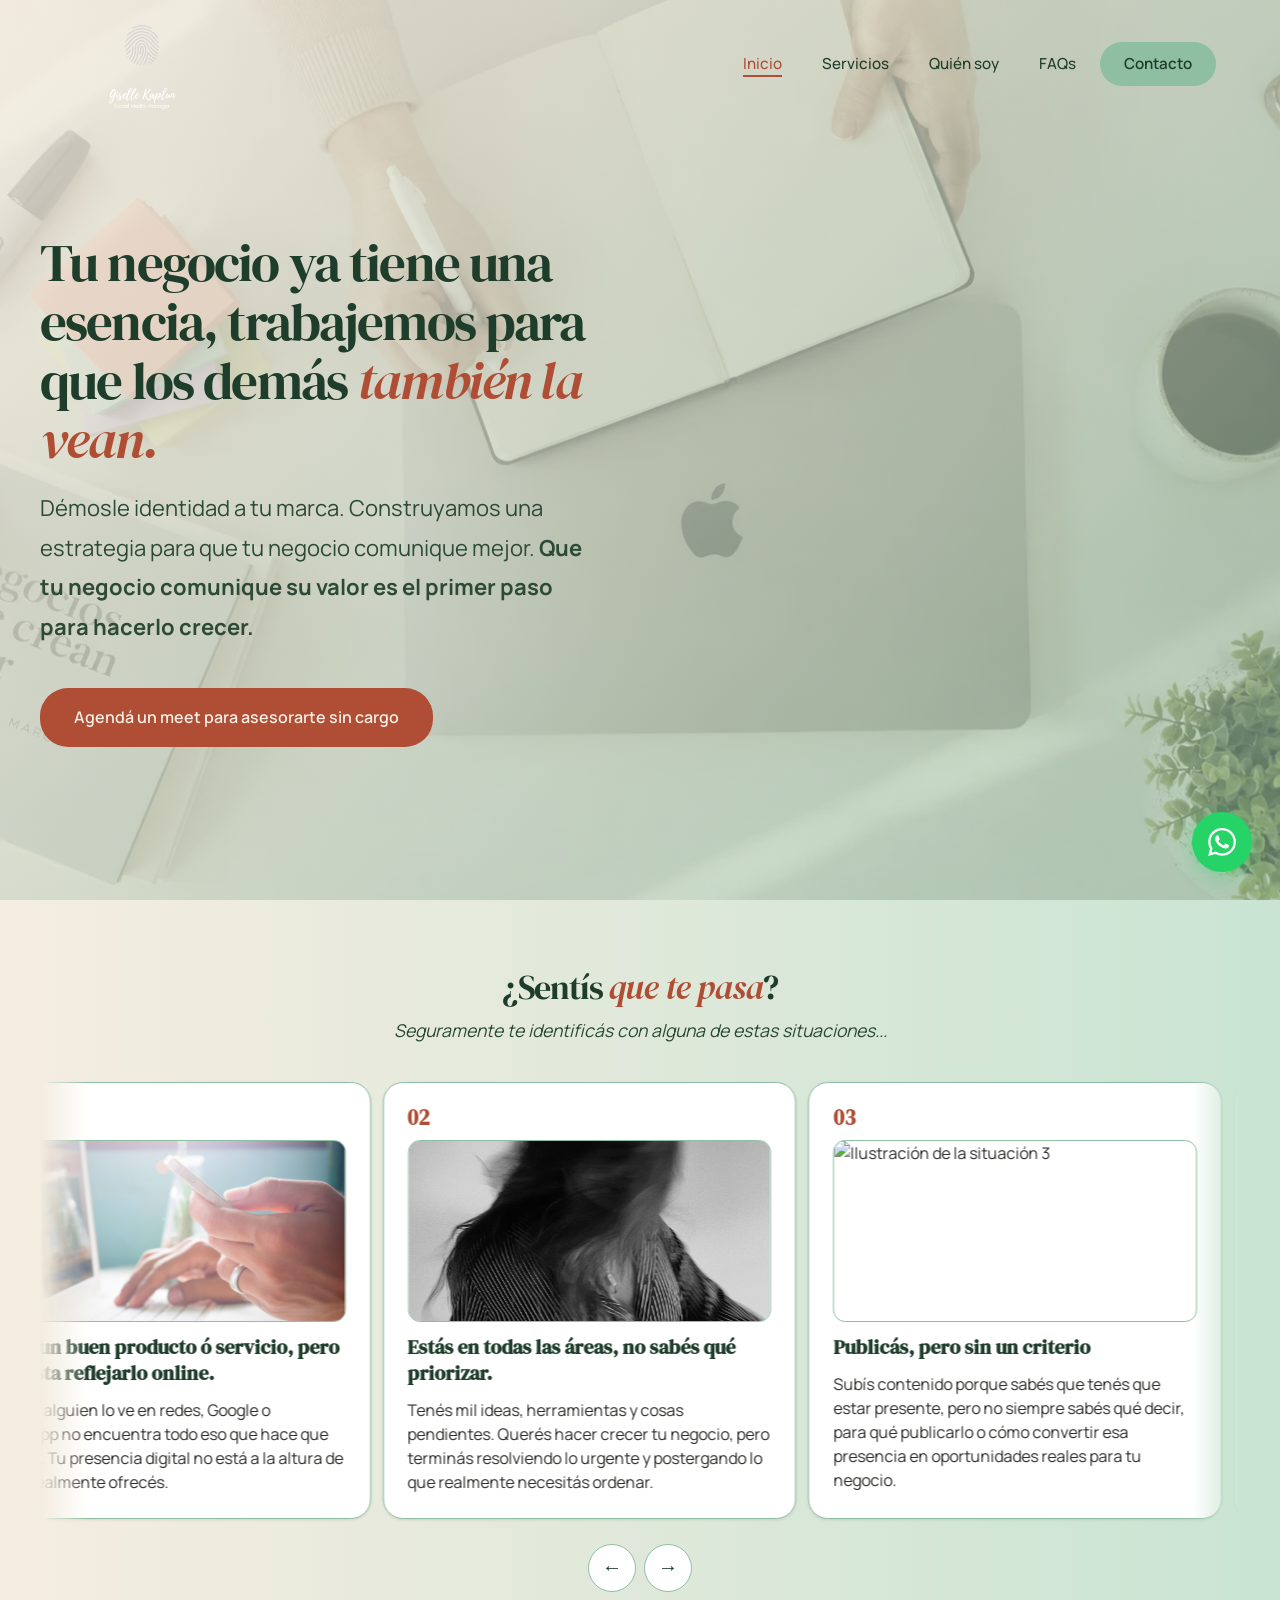
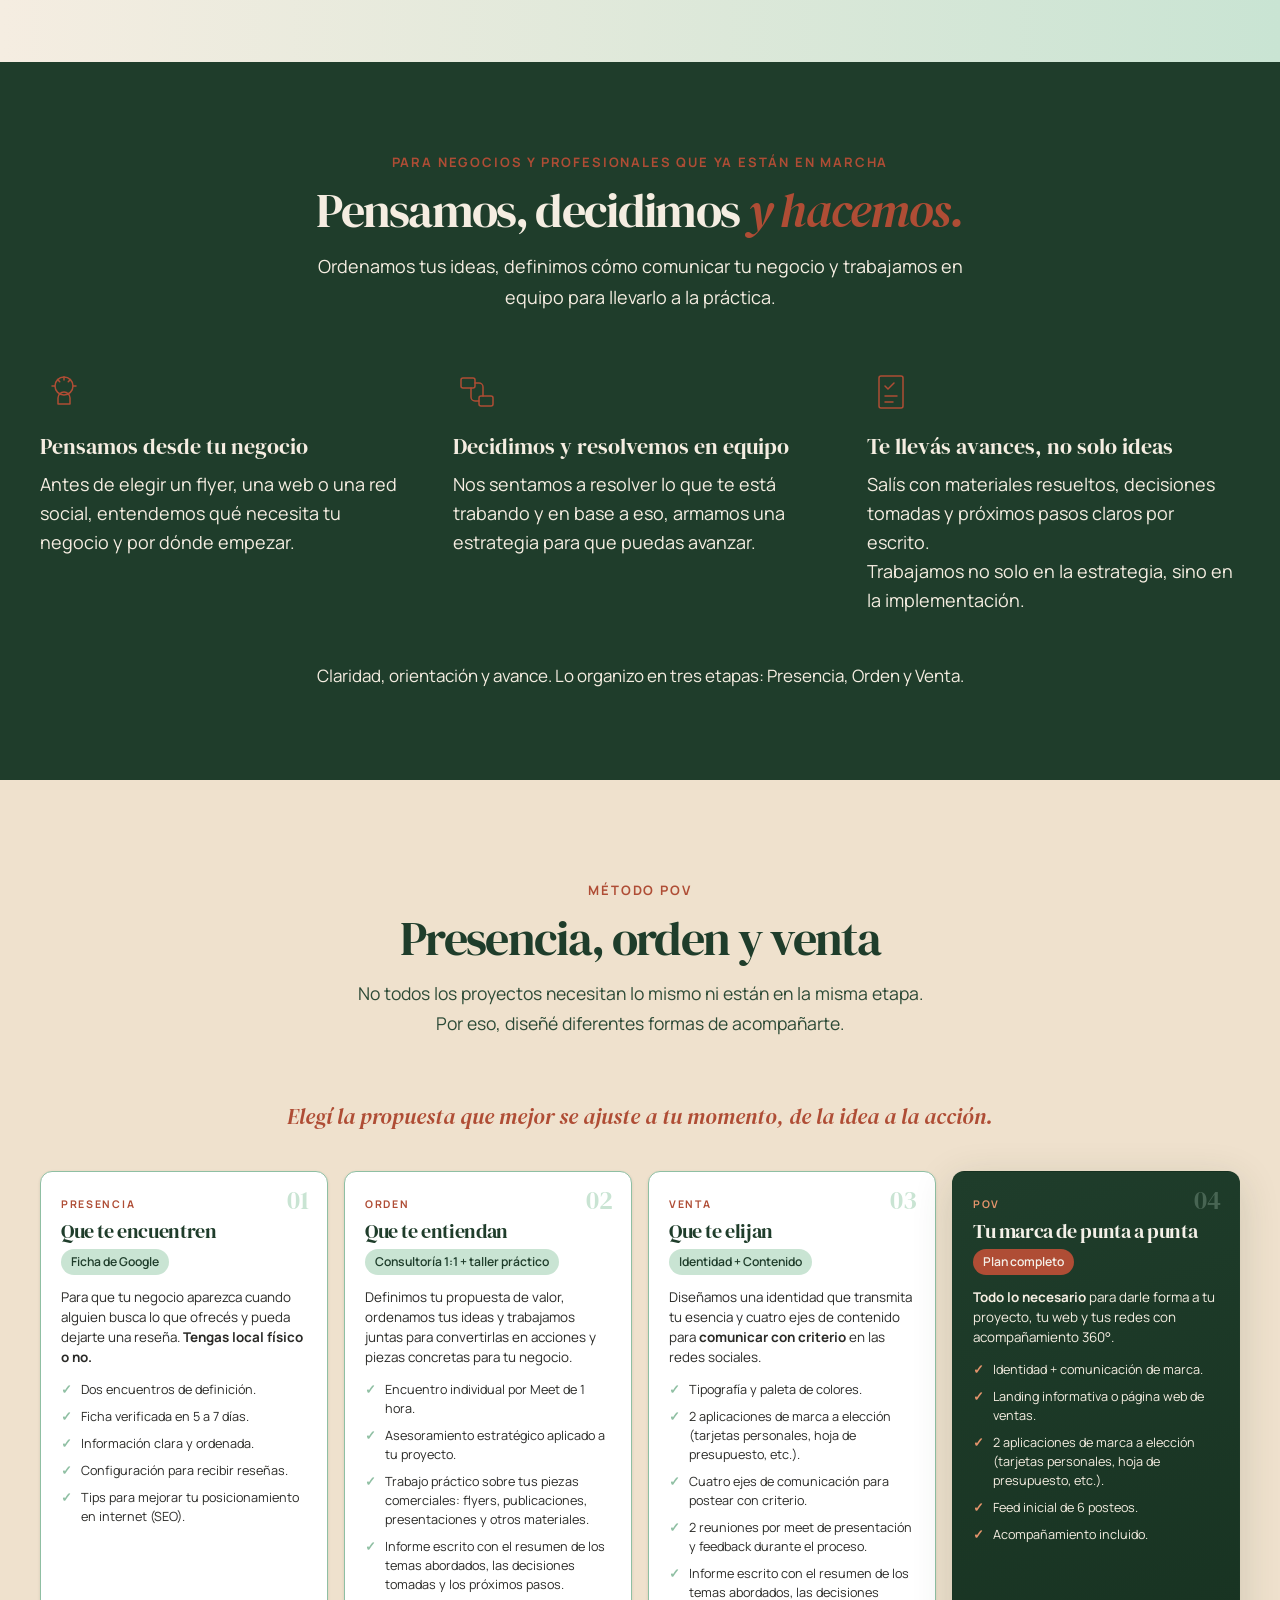
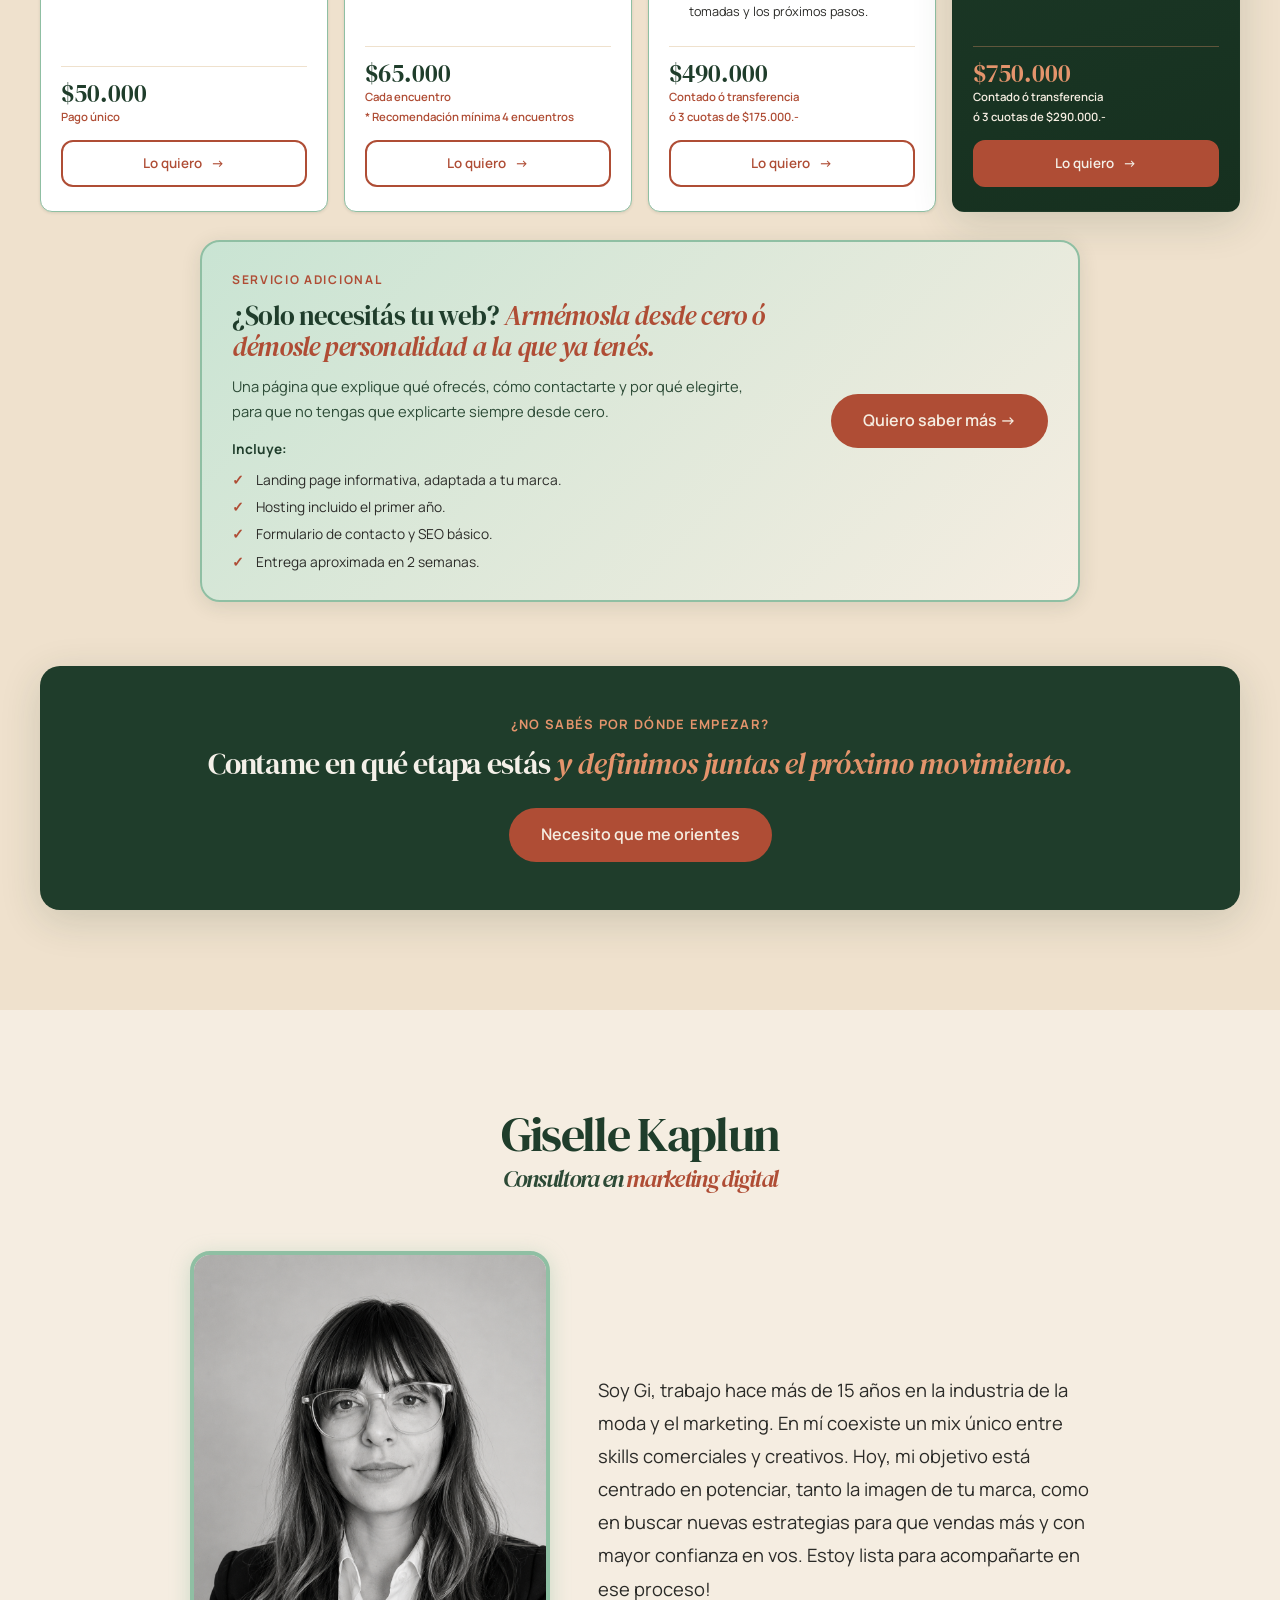
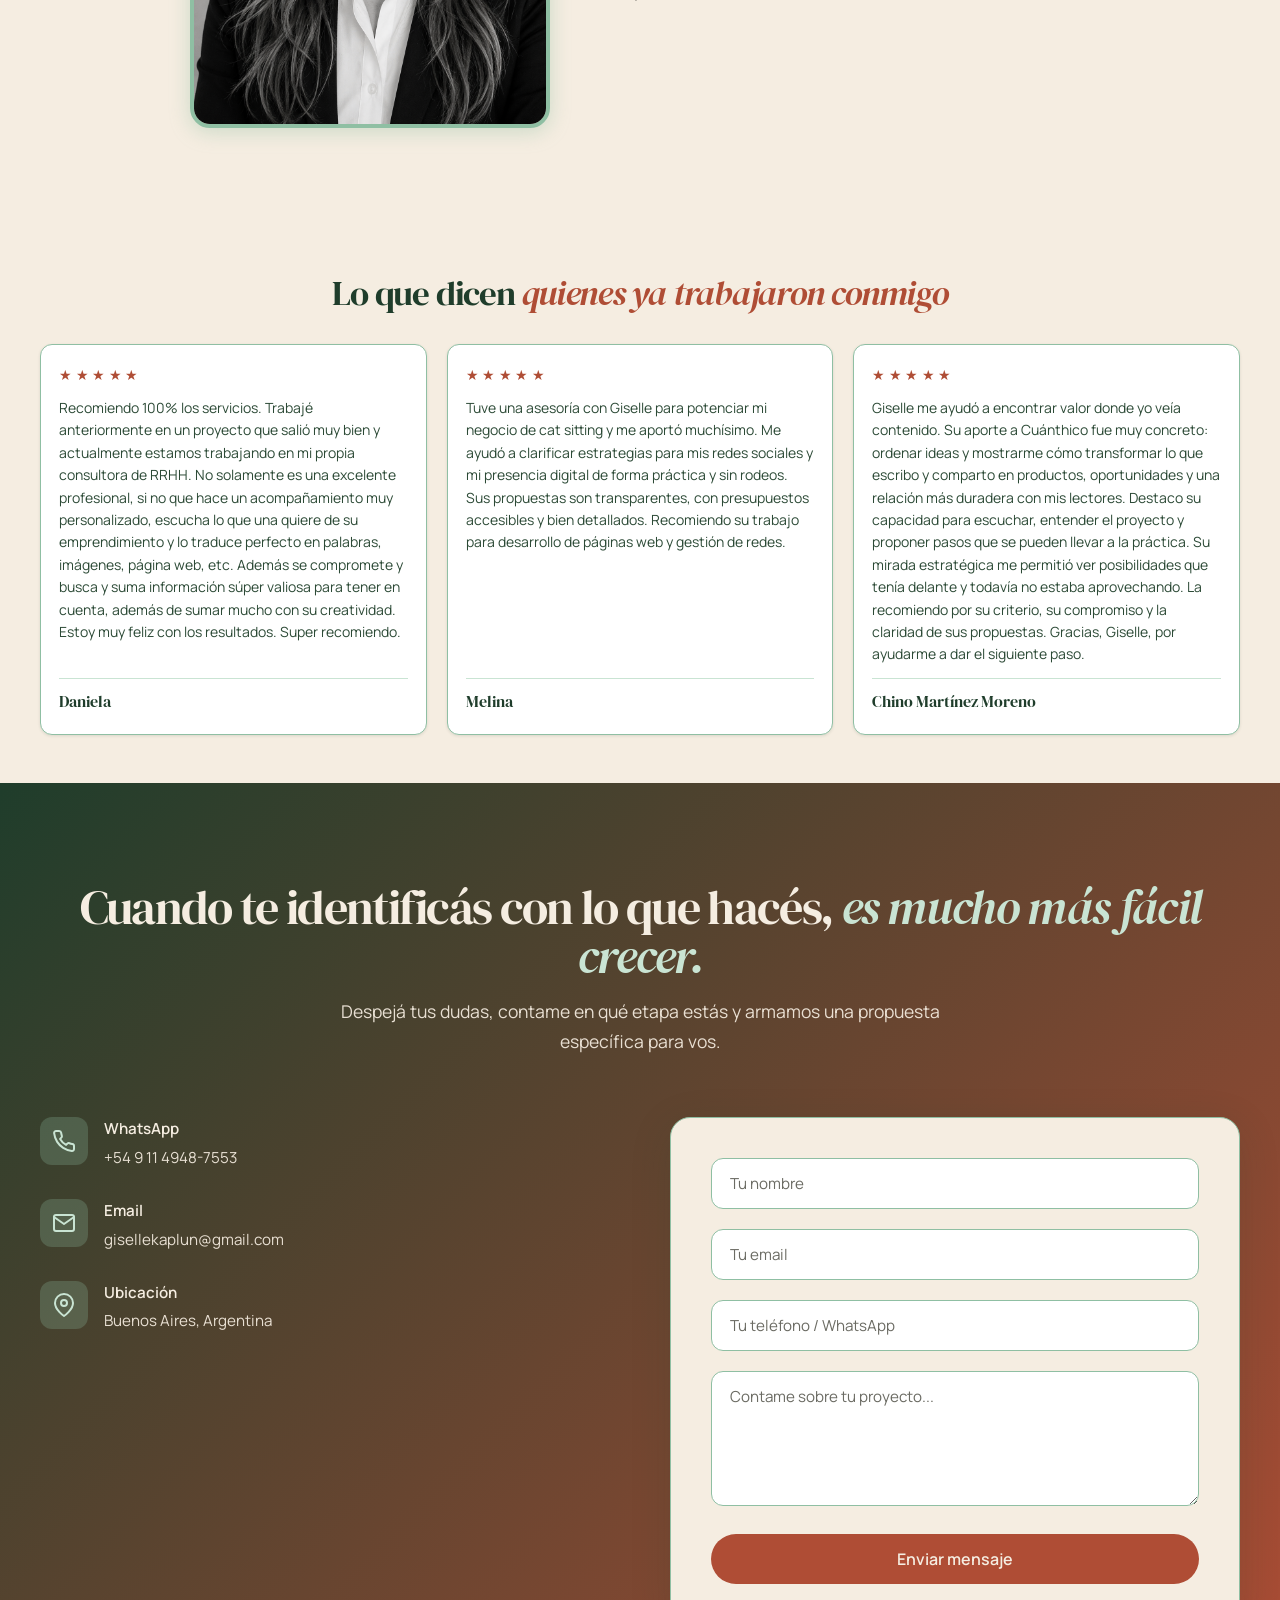
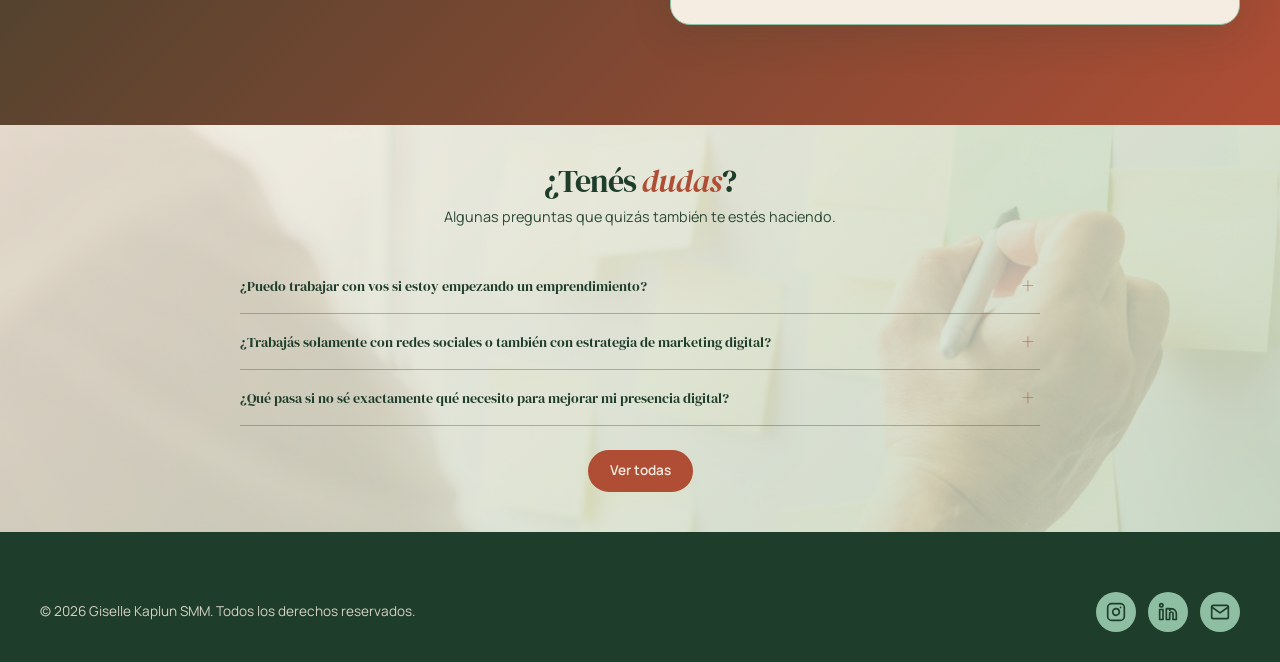
==== index.html @ 089ea36a "Agregar texto en pilar avances" ====
<!DOCTYPE html>
<html lang="es">
<head>
    <meta charset="UTF-8">
    <meta name="viewport" content="width=device-width, initial-scale=1.0">
    <title>Giselle Kaplun | Consultora en marketing digital</title>
    <meta name="description" content="Consultora en marketing digital en Buenos Aires. Te ayudo a ordenar tu propuesta, construir tu marca y comunicar con criterio. Agendá un meet sin cargo.">
    <meta property="og:title" content="Giselle Kaplun | Consultora en marketing digital">
    <meta property="og:description" content="Consultora en marketing digital en Buenos Aires. Te ayudo a ordenar tu propuesta, construir tu marca y comunicar con criterio. Agendá un meet sin cargo.">
    <meta property="og:image" content="https://gkaplunconsultora.com.ar/hero-banner.webp">
    <meta property="og:type" content="website">
    <link rel="icon" type="image/png" sizes="32x32" href="favicon-32.png?v=4">
    <link rel="icon" type="image/png" sizes="64x64" href="favicon-64.png?v=4">
    <link rel="icon" type="image/png" sizes="96x96" href="favicon-96.png?v=4">
    <link rel="icon" type="image/png" sizes="192x192" href="favicon-192.png?v=4">
    <link rel="icon" type="image/png" sizes="512x512" href="favicon-512.png?v=4">
    <link rel="apple-touch-icon" sizes="180x180" href="apple-touch-icon.png?v=4">
    <link rel="preconnect" href="https://fonts.googleapis.com">
    <link rel="preconnect" href="https://fonts.gstatic.com" crossorigin>
    <link href="https://fonts.googleapis.com/css2?family=DM+Serif+Display:ital@0;1&family=Manrope:wght@400;500;600;700;800&display=swap" rel="stylesheet">
    <link rel="stylesheet" href="styles.css">
</head>
<body>

    <!-- NAV -->
    <header class="nav" id="nav">
        <div class="nav__container">
            <a href="#inicio" class="nav__logo">
                <img src="logo-nobg.png" alt="Giselle Kaplun SMM" class="nav__logo-img">
            </a>
            <button class="nav__toggle" id="navToggle" aria-label="Menú">
                <span></span>
                <span></span>
                <span></span>
            </button>
            <nav class="nav__menu" id="navMenu">
                <a href="#inicio" class="nav__link">Inicio</a>
                <a href="#servicios" class="nav__link">Servicios</a>
                <a href="#equipo" class="nav__link">Quién soy</a>
                <a href="preguntas-frecuentes.html" class="nav__link">FAQs</a>
                <a href="#contacto" class="nav__link nav__link--cta">Contacto</a>
            </nav>
        </div>
    </header>

    <!-- HERO -->
    <section class="hero" id="inicio">
        <div class="hero__bg">
            <img src="hero-banner.webp" alt="Persona trabajando en su laptop, escribiendo estrategia de marketing" class="hero__bg-img">
        </div>
        <div class="hero__container">
            <div class="hero__text">
                <h1 class="hero__statement">Tu negocio ya tiene una esencia, trabajemos para que los demás <em>también la vean.</em></h1>
                <p class="hero__body">Démosle identidad a tu marca. Construyamos una estrategia para que tu negocio comunique mejor. <strong>Que tu negocio comunique su valor es el primer paso para hacerlo crecer.</strong></p>
            </div>
            <div class="hero__actions">
                <a href="#contacto" class="btn btn--primary">Agendá un meet para asesorarte sin cargo</a>
            </div>
        </div>
    </section>

    <!-- ¿Sentís que te pasa? -->
    <section class="situaciones" id="situaciones" aria-labelledby="situaciones-titulo">
        <div class="situaciones__content">
            <h2 class="situaciones__title" id="situaciones-titulo">¿Sentís <em>que te pasa</em>?</h2>
            <p class="situaciones__subtitle">Seguramente te identificás con alguna de estas situaciones...</p>
            <div class="situaciones__carousel" id="situacionesCarousel" role="region" aria-roledescription="carrusel" aria-label="Situaciones frecuentes que acompañamos">
                <div class="situaciones__viewport" id="situacionesViewport">
                    <ul class="situaciones__track" id="situacionesTrack" tabindex="0" aria-label="Carrusel de situaciones - desliza con el mouse o el dedo">
                        <!-- 4 tarjetas (2 copias) renderizadas por main.js -->
                    </ul>
                </div>
                <div class="situaciones__controls">
                    <button type="button" class="situaciones__btn situaciones__btn--prev" id="situacionesPrev" aria-label="Situación anterior">&#8592;</button>
                    <button type="button" class="situaciones__btn situaciones__btn--next" id="situacionesNext" aria-label="Situación siguiente">&#8594;</button>
                </div>
            </div>
        </div>
    </section>

    <!-- CÓMO TRABAJO -->
    <section class="como-trabajo" id="como-trabajo" aria-labelledby="como-trabajo-titulo">
        <div class="como-trabajo__container" data-aos="fade-up">
            <div class="como-trabajo__header">
                <p class="como-trabajo__eyebrow">Para negocios y profesionales que ya están en marcha</p>
                <h2 class="como-trabajo__title" id="como-trabajo-titulo">Pensamos, decidimos <em>y hacemos.</em></h2>
                <p class="como-trabajo__subtitle">Ordenamos tus ideas, definimos cómo comunicar tu negocio y trabajamos en equipo para llevarlo a la práctica.</p>
            </div>

            <div class="como-trabajo__pilares">
                <div class="como-trabajo__pilar">
                    <div class="como-trabajo__icon" aria-hidden="true">
                        <svg viewBox="0 0 48 48" fill="none" xmlns="http://www.w3.org/2000/svg">
                            <circle cx="24" cy="18" r="9" stroke="currentColor" stroke-width="1.5"/>
                            <path d="M18 30c0-3.314 2.686-6 6-6s6 2.686 6 6v6H18v-6z" stroke="currentColor" stroke-width="1.5" stroke-linejoin="round"/>
                            <path d="M24 9v3M33 18h3M12 18h3M30.364 11.636l-2.121 2.121M19.757 13.757l-2.121-2.121" stroke="currentColor" stroke-width="1.5" stroke-linecap="round"/>
                        </svg>
                    </div>
                    <h3 class="como-trabajo__pilar-titulo">Pensamos desde tu negocio</h3>
                    <p class="como-trabajo__pilar-texto">Antes de elegir un flyer, una web o una red social, entendemos qué necesita tu negocio y por dónde empezar.</p>
                </div>

                <div class="como-trabajo__pilar">
                    <div class="como-trabajo__icon" aria-hidden="true">
                        <svg viewBox="0 0 48 48" fill="none" xmlns="http://www.w3.org/2000/svg">
                            <rect x="8" y="10" width="14" height="10" rx="2" stroke="currentColor" stroke-width="1.5"/>
                            <rect x="26" y="28" width="14" height="10" rx="2" stroke="currentColor" stroke-width="1.5"/>
                            <path d="M22 15h4c2.209 0 4 1.791 4 4v9M26 33h-4c-2.209 0-4-1.791-4-4v-9" stroke="currentColor" stroke-width="1.5" stroke-linecap="round" stroke-linejoin="round"/>
                        </svg>
                    </div>
                    <h3 class="como-trabajo__pilar-titulo">Decidimos y resolvemos en equipo</h3>
                    <p class="como-trabajo__pilar-texto">Nos sentamos a resolver lo que te está trabando y en base a eso, armamos una estrategia para que puedas avanzar.</p>
                </div>

                <div class="como-trabajo__pilar">
                    <div class="como-trabajo__icon" aria-hidden="true">
                        <svg viewBox="0 0 48 48" fill="none" xmlns="http://www.w3.org/2000/svg">
                            <rect x="12" y="8" width="24" height="32" rx="2" stroke="currentColor" stroke-width="1.5"/>
                            <path d="M18 18l3 3 6-6M18 28h12M18 34h8" stroke="currentColor" stroke-width="1.5" stroke-linecap="round" stroke-linejoin="round"/>
                        </svg>
                    </div>
                    <h3 class="como-trabajo__pilar-titulo">Te llevás avances, no solo ideas</h3>
                    <p class="como-trabajo__pilar-texto">Salís con materiales resueltos, decisiones tomadas y próximos pasos claros por escrito.<br>Trabajamos no solo en la estrategia, sino en la implementación.</p>
                </div>
            </div>

            <p class="como-trabajo__transicion">Claridad, orientación y avance. Lo organizo en tres etapas: Presencia, Orden y Venta.</p>
        </div>
    </section>

    <!-- SERVICIOS -->
    <section class="servicios" id="servicios">
        <div class="servicios__container">
            <div class="section-header">
                <p class="section-eyebrow">Método PoV</p>
                <h2 class="section-title">Presencia, orden y venta</h2>
                <p class="section-desc">No todos los proyectos necesitan lo mismo ni están en la misma etapa.<br>Por eso, diseñé diferentes formas de acompañarte.</p>
            </div>

            <p class="servicios__apoyo">Elegí la propuesta que mejor se ajuste a tu momento, de la idea a la acción.</p>

            <div class="servicios__grid">
                <!-- Tarjeta 01 · Presencia -->
                <article class="pov-card" data-aos="fade-up">
                    <p class="pov-card__numero" aria-hidden="true">01</p>
                    <p class="pov-card__categoria">Presencia</p>
                    <h3 class="pov-card__promesa">Que te encuentren</h3>
                    <p class="pov-card__nombre">Ficha de Google</p>
                    <p class="pov-card__descripcion">Para que tu negocio aparezca cuando alguien busca lo que ofrecés y pueda dejarte una reseña. <strong>Tengas local físico o no.</strong></p>
                    <ul class="pov-card__lista">
                        <li>Dos encuentros de definición.</li>
                        <li>Ficha verificada en 5 a 7 días.</li>
                        <li>Información clara y ordenada.</li>
                        <li>Configuración para recibir reseñas.</li>
                        <li>Tips para mejorar tu posicionamiento en internet (SEO).</li>
                    </ul>
                    <div class="pov-card__precio">
                        <span class="pov-card__monto">$50.000</span>
                        <span class="pov-card__nota">Pago único</span>
                    </div>
                    <a href="https://gmb.gkaplunconsultora.com.ar/" target="_blank" rel="noopener" class="pov-card__cta">Lo quiero&nbsp;<span aria-hidden="true">→</span></a>
                </article>

                <!-- Tarjeta 02 · Orden -->
                <article class="pov-card" data-aos="fade-up" data-aos-delay="100">
                    <p class="pov-card__numero" aria-hidden="true">02</p>
                    <p class="pov-card__categoria">Orden</p>
                    <h3 class="pov-card__promesa">Que te entiendan</h3>
                    <p class="pov-card__nombre">Consultoría 1:1 + taller práctico</p>
                    <p class="pov-card__descripcion">Definimos tu propuesta de valor, ordenamos tus ideas y trabajamos juntas para convertirlas en acciones y piezas concretas para tu negocio.</p>
                    <ul class="pov-card__lista">
                        <li>Encuentro individual por Meet de 1 hora.</li>
                        <li>Asesoramiento estratégico aplicado a tu proyecto.</li>
                        <li>Trabajo práctico sobre tus piezas comerciales: flyers, publicaciones, presentaciones y otros materiales.</li>
                        <li>Informe escrito con el resumen de los temas abordados, las decisiones tomadas y los próximos pasos.</li>
                    </ul>
                    <div class="pov-card__precio">
                        <span class="pov-card__monto">$65.000</span>
                        <span class="pov-card__nota">Cada encuentro</span>
                        <span class="pov-card__nota">* Recomendación mínima 4 encuentros</span>
                    </div>
                    <a href="https://wa.me/541149487553?text=Hola%20Giselle%2C%20quiero%20consultar%20por%20la%20Consultor%C3%ADa%201%3A1." target="_blank" rel="noopener" class="pov-card__cta">Lo quiero&nbsp;<span aria-hidden="true">→</span></a>
                </article>

                <!-- Tarjeta 03 · Venta -->
                <article class="pov-card" data-aos="fade-up" data-aos-delay="200">
                    <p class="pov-card__numero" aria-hidden="true">03</p>
                    <p class="pov-card__categoria">Venta</p>
                    <h3 class="pov-card__promesa">Que te elijan</h3>
                    <p class="pov-card__nombre">Identidad + Contenido</p>
                    <p class="pov-card__descripcion">Diseñamos una identidad que transmita tu esencia y cuatro ejes de contenido para <strong>comunicar con criterio</strong> en las redes sociales.</p>
                    <ul class="pov-card__lista">
                        <li>Tipografía y paleta de colores.</li>
                        <li>2 aplicaciones de marca a elección (tarjetas personales, hoja de presupuesto, etc.).</li>
                        <li>Cuatro ejes de comunicación para postear con criterio.</li>
                        <li>2 reuniones por meet de presentación y feedback durante el proceso.</li>
                        <li>Informe escrito con el resumen de los temas abordados, las decisiones tomadas y los próximos pasos.</li>
                    </ul>
                    <div class="pov-card__precio">
                        <span class="pov-card__monto">$490.000</span>
                        <span class="pov-card__nota">Contado ó transferencia</span>
                        <span class="pov-card__nota">ó 3 cuotas de $175.000.-</span>
                    </div>
                    <a href="https://wa.me/541149487553?text=Hola%20Giselle%2C%20quiero%20consultar%20por%20el%20servicio%20de%20Identidad%20%2B%20Contenido." target="_blank" rel="noopener" class="pov-card__cta">Lo quiero&nbsp;<span aria-hidden="true">→</span></a>
                </article>

                <!-- Tarjeta 04 · PoV integral -->
                <article class="pov-card pov-card--destacada" data-aos="fade-up" data-aos-delay="300">
                    <p class="pov-card__numero" aria-hidden="true">04</p>
                    <p class="pov-card__categoria">PoV</p>
                    <h3 class="pov-card__promesa">Tu marca de punta a punta</h3>
                    <p class="pov-card__nombre">Plan completo</p>
                    <p class="pov-card__descripcion"><strong>Todo lo necesario</strong> para darle forma a tu proyecto, tu web y tus redes con acompañamiento 360°.</p>
                    <ul class="pov-card__lista">
                        <li>Identidad + comunicación de marca.</li>
                        <li>Landing informativa o página web de ventas.</li>
                        <li>2 aplicaciones de marca a elección (tarjetas personales, hoja de presupuesto, etc.).</li>
                        <li>Feed inicial de 6 posteos.</li>
                        <li>Acompañamiento incluido.</li>
                    </ul>
                    <div class="pov-card__precio">
                        <span class="pov-card__monto">$750.000</span>
                        <span class="pov-card__nota">Contado ó transferencia</span>
                        <span class="pov-card__nota">ó 3 cuotas de $290.000.-</span>
                    </div>
                    <a href="https://wa.me/541149487553?text=Hola%20Giselle%2C%20quiero%20consultar%20por%20el%20Plan%20completo%20Tu%20marca%20de%20punta%20a%20punta." target="_blank" rel="noopener" class="pov-card__cta">Lo quiero&nbsp;<span aria-hidden="true">→</span></a>
                </article>
            </div>

            <!-- SERVICIO ADICIONAL · Tu web desde cero -->
            <!-- NOTA: la URL de abajo es temporal (landing de Vercel). Reemplazar por un subdominio propio (ej. web.gkaplunconsultora.com.ar). -->
            <div class="servicio-extra" data-aos="fade-up">
                <div class="servicio-extra__main">
                    <p class="servicio-extra__tag">Servicio adicional</p>
                    <h3 class="servicio-extra__title">¿Solo necesitás tu web? <em>Armémosla desde cero ó démosle personalidad a la que ya tenés.</em></h3>
                    <p class="servicio-extra__subtitle">Una página que explique qué ofrecés, cómo contactarte y por qué elegirte, para que no tengas que explicarte siempre desde cero.</p>
                    <p class="servicio-extra__lista-titulo">Incluye:</p>
                    <ul class="servicio-extra__lista">
                        <li>Landing page informativa, adaptada a tu marca.</li>
                        <li>Hosting incluido el primer año.</li>
                        <li>Formulario de contacto y SEO básico.</li>
                        <li>Entrega aproximada en 2 semanas.</li>
                    </ul>
                </div>
                <div class="servicio-extra__sidebar">
                    <a href="https://landingpage-kappa-ochre.vercel.app/" class="btn btn--primary btn--full">Quiero saber más&nbsp;<span aria-hidden="true">→</span></a>
                </div>
            </div>

            <!-- CTA general -->
            <div class="services-fallback">
                <p class="fallback-eyebrow">¿No sabés por dónde empezar?</p>
                <h3>Contame en qué etapa estás <em>y definimos juntas el próximo movimiento.</em></h3>
                <a href="https://wa.me/541149487553" target="_blank" rel="noopener" class="btn btn--primary fallback-cta">Necesito que me orientes</a>
            </div>
        </div>
    </section>

    <!-- QUIÉNES SOMOS -->
    <section class="equipo" id="equipo">
        <div class="equipo__container">
            <div class="section-header">
                <h2 class="section-title">Giselle Kaplun <span class="section-subtitle">Consultora en <em>marketing digital</em></span></h2>
            </div>

            <div class="equipo__about">
                <div class="equipo__about-img" data-aos="fade-right">
                    <img src="foto-perfil.png" alt="Giselle Kaplun">
                </div>
                <div class="equipo__about-text" data-aos="fade-left">
                    <p>Soy Gi, trabajo hace más de 15 años en la industria de la moda y el marketing. En mí coexiste un mix único entre skills comerciales y creativos. Hoy, mi objetivo está centrado en potenciar, tanto la imagen de tu marca, como en buscar nuevas estrategias para que vendas más y con mayor confianza en vos. Estoy lista para acompañarte en ese proceso!</p>
                </div>
            </div>
        </div>
    </section>

    <!-- TESTIMONIOS -->
    <section class="testimonios" id="testimonios">
        <div class="testimonios__container">
            <div class="section-header">
                <h2 class="section-title">Lo que dicen <em>quienes ya trabajaron conmigo</em></h2>
            </div>

            <div class="testimonios__grid">
                <div class="testimonio-card">
                    <div class="testimonio-card__stars" aria-label="5 estrellas">
                        <span>&#9733;</span><span>&#9733;</span><span>&#9733;</span><span>&#9733;</span><span>&#9733;</span>
                    </div>
                    <p class="testimonio-card__quote">Recomiendo 100% los servicios. Trabajé anteriormente en un proyecto que salió muy bien y actualmente estamos trabajando en mi propia consultora de RRHH. No solamente es una excelente profesional, si no que hace un acompañamiento muy personalizado, escucha lo que una quiere de su emprendimiento y lo traduce perfecto en palabras, imágenes, página web, etc. Además se compromete y busca y suma información súper valiosa para tener en cuenta, además de sumar mucho con su creatividad. Estoy muy feliz con los resultados. Super recomiendo.</p>
                    <h3 class="testimonio-card__author">Daniela</h3>
                </div>

                <div class="testimonio-card">
                    <div class="testimonio-card__stars" aria-label="5 estrellas">
                        <span>&#9733;</span><span>&#9733;</span><span>&#9733;</span><span>&#9733;</span><span>&#9733;</span>
                    </div>
                    <p class="testimonio-card__quote">Tuve una asesoría con Giselle para potenciar mi negocio de cat sitting y me aportó muchísimo. Me ayudó a clarificar estrategias para mis redes sociales y mi presencia digital de forma práctica y sin rodeos. Sus propuestas son transparentes, con presupuestos accesibles y bien detallados. Recomiendo su trabajo para desarrollo de páginas web y gestión de redes.</p>
                    <h3 class="testimonio-card__author">Melina</h3>
                </div>

                <div class="testimonio-card">
                    <div class="testimonio-card__stars" aria-label="5 estrellas">
                        <span>&#9733;</span><span>&#9733;</span><span>&#9733;</span><span>&#9733;</span><span>&#9733;</span>
                    </div>
                    <p class="testimonio-card__quote">Giselle me ayudó a encontrar valor donde yo veía contenido. Su aporte a Cuánthico fue muy concreto: ordenar ideas y mostrarme cómo transformar lo que escribo y comparto en productos, oportunidades y una relación más duradera con mis lectores. Destaco su capacidad para escuchar, entender el proyecto y proponer pasos que se pueden llevar a la práctica. Su mirada estratégica me permitió ver posibilidades que tenía delante y todavía no estaba aprovechando. La recomiendo por su criterio, su compromiso y la claridad de sus propuestas. Gracias, Giselle, por ayudarme a dar el siguiente paso.</p>
                    <h3 class="testimonio-card__author">Chino Martínez Moreno</h3>
                </div>
            </div>
        </div>
    </section>

    <!-- CONTACTO -->
    <section class="contacto" id="contacto">
        <div class="contacto__container">
            <div class="section-header">
                <h2 class="section-title">Cuando te identificás con lo que hacés, <em>es mucho más fácil crecer.</em></h2>
                <p class="section-desc">Despejá tus dudas, contame en qué etapa estás y armamos una propuesta específica para vos.</p>
            </div>

            <div class="contacto__grid">
                <div class="contacto__info">
                    <div class="contacto__item">
                        <div class="contacto__item-icon">
                            <svg width="24" height="24" viewBox="0 0 24 24" fill="none" stroke="currentColor" stroke-width="2" stroke-linecap="round" stroke-linejoin="round"><path d="M22 16.92v3a2 2 0 0 1-2.18 2 19.79 19.79 0 0 1-8.63-3.07 19.5 19.5 0 0 1-6-6 19.79 19.79 0 0 1-3.07-8.67A2 2 0 0 1 4.11 2h3a2 2 0 0 1 2 1.72 12.84 12.84 0 0 0 .7 2.81 2 2 0 0 1-.45 2.11L8.09 9.91a16 16 0 0 0 6 6l1.27-1.27a2 2 0 0 1 2.11-.45 12.84 12.84 0 0 0 2.81.7A2 2 0 0 1 22 16.92z"/></svg>
                        </div>
                        <div>
                            <h4>WhatsApp</h4>
                            <a href="https://wa.link/1eo5oe" target="_blank" rel="noopener">+54 9 11 4948-7553</a>
                        </div>
                    </div>
                    <div class="contacto__item">
                        <div class="contacto__item-icon">
                            <svg width="24" height="24" viewBox="0 0 24 24" fill="none" stroke="currentColor" stroke-width="2" stroke-linecap="round" stroke-linejoin="round"><path d="M4 4h16c1.1 0 2 .9 2 2v12c0 1.1-.9 2-2 2H4c-1.1 0-2-.9-2-2V6c0-1.1.9-2 2-2z"/><polyline points="22,6 12,13 2,6"/></svg>
                        </div>
                        <div>
                            <h4>Email</h4>
                            <a href="mailto:gisellekaplun@gmail.com">gisellekaplun@gmail.com</a>
                        </div>
                    </div>
                    <div class="contacto__item">
                        <div class="contacto__item-icon">
                            <svg width="24" height="24" viewBox="0 0 24 24" fill="none" stroke="currentColor" stroke-width="2" stroke-linecap="round" stroke-linejoin="round"><path d="M21 10c0 7-9 13-9 13s-9-6-9-13a9 9 0 0 1 18 0z"/><circle cx="12" cy="10" r="3"/></svg>
                        </div>
                        <div>
                            <h4>Ubicación</h4>
                            <p>Buenos Aires, Argentina</p>
                        </div>
                    </div>
                </div>

                <form class="contacto__form" id="contactForm">
                    <div class="form-group">
                        <input type="text" id="nombre" name="nombre" placeholder="Tu nombre" required>
                    </div>
                    <div class="form-group">
                        <input type="email" id="email" name="email" placeholder="Tu email" required>
                    </div>
                    <div class="form-group">
                        <input type="tel" id="telefono" name="telefono" placeholder="Tu teléfono / WhatsApp">
                    </div>
                    <div class="form-group">
                        <textarea id="mensaje" name="mensaje" placeholder="Contame sobre tu proyecto..." rows="5" required></textarea>
                    </div>
                    <button type="submit" class="btn btn--primary btn--full">Enviar mensaje</button>
                </form>
            </div>
        </div>
    </section>

    <!-- FAQ PREVIEW -->
    <section class="faq faq--home" id="faq">
        <div class="faq__bg">
            <img src="faq-bg.jpg" alt="" class="faq__bg-img">
        </div>
        <div class="faq__container">
            <div class="section-header">
                <h2 class="section-title">¿Tenés <em>dudas</em>?</h2>
                <p class="section-desc">Algunas preguntas que quizás también te estés haciendo.</p>
            </div>
            <div id="faq-preview" class="faq__list"></div>
            <div class="faq__more">
                <a href="preguntas-frecuentes.html" class="btn btn--outline">Ver todas</a>
            </div>
        </div>
    </section>

    <!-- DECORACIONES -->
    <div class="page-deco" aria-hidden="true">
        <div class="hero__deco-wrap hero__deco-wrap--1">
            <img src="logo-nobg.png" alt="" class="hero__deco-img">
        </div>
        <div class="hero__deco-wrap hero__deco-wrap--2">
            <img src="logo-nobg.png" alt="" class="hero__deco-img">
        </div>
        <div class="hero__deco-wrap hero__deco-wrap--3">
            <img src="logo-nobg.png" alt="" class="hero__deco-img">
        </div>
        <div class="hero__deco-wrap hero__deco-wrap--4">
            <img src="logo-nobg.png" alt="" class="hero__deco-img">
        </div>
        <div class="hero__deco-wrap hero__deco-wrap--5">
            <img src="logo-nobg.png" alt="" class="hero__deco-img">
        </div>
    </div>

    <!-- FOOTER -->
    <footer class="footer">
        <div class="footer__container">
            <div class="footer__bottom">
                <p>&copy; 2026 Giselle Kaplun SMM. Todos los derechos reservados.</p>
                <div class="footer__social">
                    <a href="https://www.instagram.com/gisellekaplun/" target="_blank" rel="noopener" aria-label="Instagram">
                        <svg width="20" height="20" viewBox="0 0 24 24" fill="none" stroke="currentColor" stroke-width="2" stroke-linecap="round" stroke-linejoin="round"><rect x="2" y="2" width="20" height="20" rx="5" ry="5"/><path d="M16 11.37A4 4 0 1 1 12.63 8 4 4 0 0 1 16 11.37z"/><line x1="17.5" y1="6.5" x2="17.51" y2="6.5"/></svg>
                    </a>
                    <a href="https://www.linkedin.com/in/gisellekaplun/" target="_blank" rel="noopener" aria-label="LinkedIn">
                        <svg width="20" height="20" viewBox="0 0 24 24" fill="none" stroke="currentColor" stroke-width="2" stroke-linecap="round" stroke-linejoin="round"><path d="M16 8a6 6 0 0 1 6 6v7h-4v-7a2 2 0 0 0-2-2 2 2 0 0 0-2 2v7h-4V8h4v2a6 6 0 0 1 2-2z"/><rect x="2" y="9" width="4" height="12"/><circle cx="4" cy="4" r="2"/></svg>
                    </a>
                    <a href="mailto:gisellekaplun@gmail.com" aria-label="Email">
                        <svg width="20" height="20" viewBox="0 0 24 24" fill="none" stroke="currentColor" stroke-width="2" stroke-linecap="round" stroke-linejoin="round"><path d="M4 4h16c1.1 0 2 .9 2 2v12c0 1.1-.9 2-2 2H4c-1.1 0-2-.9-2-2V6c0-1.1.9-2 2-2z"/><polyline points="22,6 12,13 2,6"/></svg>
                    </a>
                </div>
            </div>
        </div>
    </footer>

    <!-- WhatsApp Flotante -->
    <a href="https://wa.link/1eo5oe" class="whatsapp-float" target="_blank" rel="noopener" aria-label="WhatsApp">
        <svg width="28" height="28" viewBox="0 0 24 24" fill="white"><path d="M17.472 14.382c-.297-.149-1.758-.867-2.03-.967-.273-.099-.471-.148-.67.15-.197.297-.767.966-.94 1.164-.173.199-.347.223-.644.075-.297-.15-1.255-.463-2.39-1.475-.883-.788-1.48-1.761-1.653-2.059-.173-.297-.018-.458.13-.606.134-.133.298-.347.446-.52.149-.174.198-.298.298-.497.099-.198.05-.371-.025-.52-.075-.149-.669-1.612-.916-2.207-.242-.579-.487-.5-.669-.51-.173-.008-.371-.01-.57-.01-.198 0-.52.074-.792.372-.272.297-1.04 1.016-1.04 2.479 0 1.462 1.065 2.875 1.213 3.074.149.198 2.096 3.2 5.077 4.487.709.306 1.262.489 1.694.625.712.227 1.36.195 1.871.118.571-.085 1.758-.719 2.006-1.413.248-.694.248-1.289.173-1.413-.074-.124-.272-.198-.57-.347m-5.421 7.403h-.004a9.87 9.87 0 01-5.031-1.378l-.361-.214-3.741.982.998-3.648-.235-.374a9.86 9.86 0 01-1.51-5.26c.001-5.45 4.436-9.884 9.888-9.884 2.64 0 5.122 1.03 6.988 2.898a9.825 9.825 0 012.893 6.994c-.003 5.45-4.437 9.884-9.885 9.884m8.413-18.297A11.815 11.815 0 0012.05 0C5.495 0 .16 5.335.157 11.892c0 2.096.547 4.142 1.588 5.945L.057 24l6.305-1.654a11.882 11.882 0 005.683 1.448h.005c6.554 0 11.89-5.335 11.893-11.893a11.821 11.821 0 00-3.48-8.413z"/></svg>
    </a>

    <script src="https://unpkg.com/lucide@latest"></script>
    <script src="main.js"></script>
</body>
</html>
---- styles.css ----
/* =========================================
   GISELLE KAPLUN SMM - Estilos Principales
   Paleta: Beige + Verde menta + Terracota
   Tipografía: Poppins
   ========================================= */

/* --- Custom Properties --- */
:root {
    /* Base */
    --beige-bg:    #F5EDE1;
    --beige-warm:  #EFE1CD;

    /* Verde menta - color secundario */
    --mint:        #8FBFA3;
    --mint-soft:   #C9E4D3;

    /* Verde oscuro - texto de alto contraste */
    --green-deep:  #1F3D2B;
    --green-body:  #2C4A36;

    /* Terracota - color de contraste (CTAs principales) */
    --terracota:        #AF4D35;
    --terracota-soft:   #A04730;

    /* Ink / Paper - modo negativo (bloque "¿No sabés cuál necesitás?") */
    --ink:          #1D1C1A;
    --paper:        #F4F0E8;
    --terracota-ink: #E4946C;

    /* Neutros */
    --text-dark:   #2B2B28;
    --white:       #FFFFFF;

    --serif: 'DM Serif Display', Georgia, serif;
    --sans: 'Manrope', Arial, sans-serif;
    --font-heading: var(--serif);
    --font-body: var(--sans);
    --shadow-sm: 0 1px 3px rgba(31, 61, 43, 0.12);
    --shadow-md: 0 4px 20px rgba(31, 61, 43, 0.12);
    --shadow-lg: 0 10px 40px rgba(31, 61, 43, 0.16);
    --shadow-xl: 0 20px 60px rgba(31, 61, 43, 0.2);
    --radius-sm: 8px;
    --radius-md: 12px;
    --radius-lg: 20px;
    --radius-xl: 28px;
    --transition: 0.3s cubic-bezier(0.4, 0, 0.2, 1);
}

/* --- Reset & Base --- */
*, *::before, *::after {
    margin: 0;
    padding: 0;
    box-sizing: border-box;
}

html {
    scroll-behavior: smooth;
    scroll-padding-top: 160px;
}

body {
    font-family: var(--font-body);
    color: var(--text-dark);
    background: var(--beige-bg);
    line-height: 1.6;
    -webkit-font-smoothing: antialiased;
    overflow-x: hidden;
}

img {
    max-width: 100%;
    height: auto;
    display: block;
}

a {
    text-decoration: none;
    color: inherit;
    transition: var(--transition);
}

h1, h2 {
    font-family: var(--serif);
    font-weight: 400;
    letter-spacing: -0.035em;
    line-height: 1.02;
}

h3 {
    font-family: var(--serif);
    font-weight: 400;
}

h1 em, h2 em, h3 em {
    color: var(--terracota);
    font-style: italic;
}

ul {
    list-style: none;
}

/* --- NAV --- */
.nav {
    position: fixed;
    top: 0;
    left: 0;
    right: 0;
    z-index: 1000;
    background: transparent;
    border-bottom: 2px solid transparent;
    transition: transform 0.4s ease, box-shadow 0.3s ease, background-color 0.3s ease, border-color 0.3s ease, backdrop-filter 0.3s ease;
}

.nav.is-scrolled {
    background: var(--green-deep);
    border-bottom: 2px solid var(--green-deep);
    backdrop-filter: blur(14px);
    -webkit-backdrop-filter: blur(14px);
}

.nav--hidden {
    transform: translateY(-100%);
}

.nav--scrolled {
    box-shadow: var(--shadow-sm);
}

.nav__container {
    max-width: 1200px;
    margin: 0 auto;
    padding: 0 24px;
    display: flex;
    align-items: center;
    justify-content: space-between;
    height: 128px;
}

.nav__logo-img {
    height: 156px;
    width: auto;
}

.nav__menu {
    display: flex;
    align-items: center;
    gap: 8px;
}

.nav__link {
    padding: 8px 16px;
    font-size: 0.95rem;
    font-weight: 500;
    color: var(--green-deep);
    border-radius: var(--radius-sm);
    transition: var(--transition);
}

.nav.is-scrolled .nav__link {
    color: var(--beige-bg);
}

.nav__link:hover,
.nav__link--active {
    color: var(--terracota);
    text-decoration: underline;
    text-underline-offset: 6px;
    text-decoration-thickness: 2px;
    background: none;
}

.nav.is-scrolled .nav__link:hover,
.nav.is-scrolled .nav__link--active {
    color: var(--mint-soft);
    text-decoration: underline;
    text-underline-offset: 6px;
    text-decoration-thickness: 2px;
    background: none;
}

.nav__link--cta {
    background: var(--mint);
    color: var(--green-deep) !important;
    font-weight: 600;
    padding: 10px 24px;
    border-radius: var(--radius-xl);
    text-decoration: none;
}

.nav__link--cta:hover {
    background: var(--mint);
    color: var(--green-deep) !important;
    text-decoration: none;
    transform: translateY(-1px);
    box-shadow: 0 4px 16px rgba(143, 191, 163, 0.5);
}

.nav__toggle {
    display: none;
    flex-direction: column;
    gap: 5px;
    background: none;
    border: none;
    cursor: pointer;
    padding: 8px;
    z-index: 1001;
}

.nav__toggle span {
    display: block;
    width: 24px;
    height: 2px;
    background: var(--green-deep);
    border-radius: 2px;
    opacity: 0.7;
    transition: var(--transition);
}

.nav.is-scrolled .nav__toggle span {
    background: var(--beige-bg);
    opacity: 1;
}

.nav__toggle.active span {
    background: var(--beige-bg);
    opacity: 1;
}

.nav__toggle.active span:nth-child(1) {
    transform: rotate(45deg) translate(5px, 5px);
}

.nav__toggle.active span:nth-child(2) {
    opacity: 0;
}

.nav__toggle.active span:nth-child(3) {
    transform: rotate(-45deg) translate(5px, -5px);
}

/* --- HERO --- */
.hero {
    min-height: 100vh;
    display: flex;
    align-items: center;
    position: relative;
    overflow: hidden;
    padding: 160px 24px 80px;
    background-color: var(--beige-bg);
}

/* --- HERO OVERLAY - degradado beige -> menta --- */
.hero::before {
    content: "";
    position: absolute;
    inset: 0;
    background: linear-gradient(135deg,
        rgba(245, 237, 225, 0.85) 0%,
        rgba(143, 191, 163, 0.55) 100%);
    z-index: 1;
}

.hero__container {
    max-width: 1200px;
    margin: 0 auto;
    width: 100%;
    position: relative;
    z-index: 2;
}

.hero__bg {
    position: absolute;
    top: 0;
    left: 0;
    right: 0;
    bottom: 0;
    overflow: hidden;
    pointer-events: none;
    z-index: 0;
}

.hero__bg-img {
    width: 100%;
    height: 100%;
    object-fit: cover;
    object-position: center 12%;
    opacity: 1;
}

.hero__h1 {
    font-family: var(--font-heading);
    font-size: clamp(1.1rem, 2vw, 1.4rem);
    font-weight: 400;
    color: var(--green-deep);
    margin-bottom: 24px;
}

.hero__text {
    max-width: 560px;
    margin-bottom: 40px;
}

.hero__statement {
    font-family: var(--font-heading);
    font-size: clamp(2.2rem, 4.75vw, 3.3rem);
    font-weight: 400;
    line-height: 1.12;
    letter-spacing: -0.035em;
    margin-bottom: 20px;
    color: var(--green-deep);
}

.hero__accent {
    color: var(--mint);
}

.hero__body {
    font-size: 1.375rem;
    color: var(--green-body);
    line-height: 1.8;
    max-width: 600px;
}

.hero__actions {
    display: flex;
    gap: 16px;
    flex-wrap: wrap;
    position: relative;
    z-index: 2;
}

/* --- PAGE DECORATIONS --- */
.page-deco {
    position: fixed;
    top: 0;
    right: 0;
    bottom: 0;
    width: 50%;
    pointer-events: none;
    z-index: 1;
}

.hero, .servicios, .equipo, .contacto, .faq {
    position: relative;
    z-index: 2;
}

.hero__fingerprint {
    position: absolute;
    display: block;
}

.hero__deco-wrap {
    position: absolute;
    overflow: hidden;
    pointer-events: none;
    filter: grayscale(0.4) brightness(1.3) opacity(0.55);
}

.hero__deco-img {
    width: 100%;
    height: auto;
    object-fit: cover;
    object-position: top center;
    display: block;
}

.hero__deco-wrap--1 {
    width: 350px;
    height: 200px;
    top: 10%;
    right: -2%;
    opacity: 0.16;
    animation: float 8s ease-in-out infinite;
}

.hero__deco-wrap--2 {
    width: 180px;
    height: 100px;
    top: 55%;
    right: 15%;
    opacity: 0.1;
    animation: float 6s ease-in-out infinite reverse;
}

.hero__deco-wrap--3 {
    width: 100px;
    height: 56px;
    top: 20%;
    right: 30%;
    opacity: 0.18;
    animation: float 10s ease-in-out infinite;
}

.hero__deco-wrap--4 {
    width: 250px;
    height: 140px;
    top: 65%;
    right: -5%;
    opacity: 0.14;
    animation: float 9s ease-in-out infinite;
}

.hero__deco-wrap--5 {
    width: 150px;
    height: 84px;
    top: 82%;
    right: 25%;
    opacity: 0.1;
    animation: float 7s ease-in-out infinite reverse;
}

@keyframes float {
    0%, 100% { transform: translateY(0) rotate(0deg); }
    50% { transform: translateY(-30px) rotate(5deg); }
}

/* --- BUTTONS --- */
.btn {
    display: inline-flex;
    align-items: center;
    justify-content: center;
    padding: 14px 32px;
    font-family: var(--font-body);
    font-size: 1rem;
    font-weight: 600;
    border-radius: var(--radius-xl);
    border: none;
    cursor: pointer;
    transition: var(--transition);
    text-align: center;
}

.btn--primary {
    background: var(--terracota);
    color: var(--beige-bg);
}

.btn--primary:hover {
    background: var(--terracota-soft);
    color: var(--beige-bg);
    transform: translateY(-2px);
    box-shadow: 0 8px 24px rgba(175, 77, 53, 0.35);
}

.hero .btn--primary {
    background-color: var(--terracota);
    color: var(--beige-bg);
    border: none;
    padding: 17px 34px;
}

.hero .btn--primary:hover {
    background-color: var(--terracota-soft);
    color: var(--beige-bg);
    transform: translateY(-2px);
    box-shadow: 0 8px 24px rgba(175, 77, 53, 0.35);
}

.btn--outline {
    background: transparent;
    color: var(--green-deep);
    border: 2px solid var(--green-deep);
}

.btn--outline:hover {
    border-color: var(--mint);
    color: var(--green-deep);
    background: var(--mint-soft);
}

.btn--full {
    width: 100%;
}

/* --- SECTION HEADERS --- */
.section-tag {
    display: inline-block;
    padding: 6px 16px;
    background: var(--mint-soft);
    color: var(--green-deep);
    font-size: 0.8rem;
    font-weight: 600;
    border-radius: var(--radius-xl);
    text-transform: uppercase;
    letter-spacing: 1px;
    margin-bottom: 16px;
}

.section-title {
    font-family: var(--font-heading);
    font-size: clamp(2rem, 4vw, 3rem);
    font-weight: 400;
    letter-spacing: -0.035em;
    color: var(--green-deep);
    margin-bottom: 16px;
    line-height: 1.02;
}

.section-subtitle {
    display: block;
    font-size: 0.5em;
    font-weight: 400;
    color: var(--green-body);
    margin-top: 8px;
    font-style: italic;
}

.section-desc {
    font-size: 1.1rem;
    color: var(--green-body);
    max-width: 600px;
    line-height: 1.7;
}

.section-header {
    text-align: center;
    margin-bottom: 60px;
}

.section-header .section-desc {
    margin: 0 auto;
}

/* --- CÓMO TRABAJO --- */
.como-trabajo {
    padding: 90px 24px;
    background: var(--green-deep);
    color: var(--beige-bg);
}

.como-trabajo__container {
    max-width: 1200px;
    margin: 0 auto;
}

.como-trabajo__header {
    text-align: center;
    max-width: 760px;
    margin: 0 auto 56px;
}

.como-trabajo__eyebrow {
    text-transform: uppercase;
    letter-spacing: 0.14em;
    font-size: 0.8125rem;
    font-weight: 700;
    color: var(--terracota);
    margin-bottom: 14px;
}

.como-trabajo__title {
    font-family: var(--font-heading);
    font-size: clamp(2rem, 4vw, 3rem);
    font-weight: 400;
    letter-spacing: -0.035em;
    color: var(--beige-bg);
    margin-bottom: 16px;
    line-height: 1.02;
}

.como-trabajo__title em {
    color: var(--terracota);
    font-style: italic;
}

.como-trabajo__subtitle {
    font-size: 1.125rem;
    color: var(--beige-bg);
    line-height: 1.7;
    max-width: 680px;
    margin: 0 auto;
}

.como-trabajo__pilares {
    display: grid;
    grid-template-columns: repeat(3, 1fr);
    gap: 40px;
    align-items: start;
}

.como-trabajo__pilar {
    text-align: left;
}

.como-trabajo__icon {
    width: 48px;
    height: 48px;
    color: var(--terracota);
    margin-bottom: 18px;
}

.como-trabajo__icon svg {
    width: 100%;
    height: 100%;
    display: block;
}

.como-trabajo__pilar-titulo {
    font-family: var(--font-heading);
    font-size: 1.35rem;
    font-weight: 400;
    color: var(--beige-bg);
    margin-bottom: 10px;
    line-height: 1.2;
}

.como-trabajo__pilar-texto {
    font-size: 1.125rem;
    line-height: 1.6;
    color: var(--beige-bg);
}

.como-trabajo__transicion {
    margin-top: 48px;
    text-align: center;
    font-size: 1.0625rem;
    line-height: 1.6;
    color: var(--beige-bg);
    max-width: 760px;
    margin-left: auto;
    margin-right: auto;
}

@media (max-width: 860px) {
    .como-trabajo__pilares {
        grid-template-columns: 1fr;
        gap: 36px;
    }

    .como-trabajo__pilar {
        max-width: 560px;
    }
}

@media (max-width: 480px) {
    .como-trabajo {
        padding: 70px 20px;
    }

    .como-trabajo__header {
        margin-bottom: 40px;
    }

    .como-trabajo__subtitle,
    .como-trabajo__pilar-texto {
        font-size: 1rem;
    }

    .como-trabajo__transicion {
        font-size: 1rem;
        margin-top: 36px;
    }
}

/* --- SERVICIOS --- */
.servicios {
    padding: 100px 24px;
    background: var(--beige-warm);
}

.servicios__container {
    max-width: 1200px;
    margin: 0 auto;
}

.servicios__grid {
    display: grid;
    grid-template-columns: repeat(4, 1fr);
    gap: 16px;
    margin-top: 36px;
}

.servicios__intro {
    max-width: 720px;
    margin: 24px auto 0;
    text-align: center;
    font-size: 1.05rem;
    line-height: 1.7;
    color: var(--text-dark);
}

.servicios__apoyo {
    max-width: 720px;
    margin: 12px auto 0;
    text-align: center;
    font-family: var(--font-heading);
    font-size: clamp(1.15rem, 2vw, 1.4rem);
    font-style: italic;
    color: var(--terracota);
}

.section-eyebrow {
    text-transform: uppercase;
    letter-spacing: 0.14em;
    font-size: 0.8125rem;
    font-weight: 700;
    color: var(--terracota);
    margin-bottom: 14px;
}

.pov-card {
    position: relative;
    background: var(--white);
    border: 1px solid var(--mint);
    border-radius: var(--radius-md);
    padding: 24px 20px;
    box-shadow: var(--shadow-sm);
    display: flex;
    flex-direction: column;
    transition: var(--transition);
}

.pov-card:hover {
    transform: translateY(-4px);
    box-shadow: var(--shadow-lg);
    border-color: var(--mint);
}

.pov-card__numero {
    position: absolute;
    top: 16px;
    right: 18px;
    font-family: var(--font-heading);
    font-size: 1.6rem;
    line-height: 1;
    color: var(--mint-soft);
}

.pov-card__categoria {
    text-transform: uppercase;
    letter-spacing: 0.16em;
    font-size: 0.66rem;
    font-weight: 700;
    color: var(--terracota);
    margin-bottom: 8px;
}

.pov-card__promesa {
    font-family: var(--font-heading);
    font-size: 1.22rem;
    font-weight: 400;
    letter-spacing: -0.02em;
    line-height: 1.15;
    color: var(--green-deep);
    margin-bottom: 6px;
}

.pov-card__nombre {
    display: inline-block;
    background: var(--mint-soft);
    color: var(--green-deep);
    font-weight: 600;
    font-size: 0.76rem;
    padding: 3px 10px;
    border-radius: 999px;
    margin-bottom: 12px;
    align-self: flex-start;
}

.pov-card__descripcion {
    font-size: 0.84rem;
    color: var(--text-dark);
    line-height: 1.5;
    margin-bottom: 14px;
}

.pov-card__lista {
    list-style: none;
    padding: 0;
    margin: 0 0 16px;
    flex-grow: 1;
}

.pov-card__lista li {
    position: relative;
    font-size: 0.79rem;
    color: var(--text-dark);
    line-height: 1.5;
    padding-left: 20px;
    margin-bottom: 8px;
}

.pov-card__lista li::before {
    content: '✓';
    position: absolute;
    left: 0;
    top: 0;
    color: var(--mint);
    font-weight: 700;
}

.pov-card__precio {
    border-top: 1px solid var(--beige-warm);
    padding-top: 14px;
    margin-bottom: 14px;
    display: flex;
    flex-direction: column;
    gap: 2px;
}

.pov-card__monto {
    font-family: var(--font-heading);
    font-size: 1.55rem;
    line-height: 1;
    color: var(--green-deep);
}

.pov-card__nota {
    font-size: 0.71rem;
    color: var(--terracota);
    font-weight: 600;
}

.pov-card__cta {
    display: inline-flex;
    align-items: center;
    justify-content: center;
    gap: 6px;
    width: 100%;
    padding: 11px 14px;
    border: 2px solid var(--terracota);
    border-radius: var(--radius-md);
    background: transparent;
    color: var(--terracota);
    font-weight: 600;
    font-size: 0.84rem;
    text-align: center;
    transition: var(--transition);
}

.pov-card__cta:hover {
    background: var(--terracota);
    color: var(--paper, #F4F0E8);
    transform: translateY(-2px);
    box-shadow: var(--shadow-md);
}

.pov-card__cta:focus-visible {
    outline: 3px solid var(--terracota-soft);
    outline-offset: 2px;
}

/* -------- Card destacada: Plan completo -------- */
.pov-card--destacada {
    background: linear-gradient(160deg, var(--green-deep) 0%, #16301F 100%);
    border: 1px solid transparent;
    box-shadow: var(--shadow-lg);
}

.pov-card--destacada:hover {
    border-color: var(--terracota);
    box-shadow: var(--shadow-xl);
}

.pov-card--destacada .pov-card__etiqueta {
    align-self: flex-start;
    margin-bottom: 16px;
    text-transform: uppercase;
    letter-spacing: 0.12em;
    font-size: 0.7rem;
    font-weight: 700;
    padding: 7px 14px;
    border: 1px solid var(--terracota-ink);
    border-radius: 999px;
    color: var(--terracota-ink);
}

.pov-card--destacada .pov-card__numero {
    color: rgba(201, 228, 211, 0.25);
}

.pov-card--destacada .pov-card__categoria {
    color: var(--terracota-ink);
}

.pov-card--destacada .pov-card__promesa {
    color: var(--paper, #F4F0E8);
}

.pov-card--destacada .pov-card__nombre {
    background: var(--terracota);
    color: var(--paper, #F4F0E8);
}

.pov-card--destacada .pov-card__descripcion {
    color: var(--beige-bg);
}

.pov-card--destacada .pov-card__lista li {
    color: var(--beige-bg);
}

.pov-card--destacada .pov-card__lista li::before {
    color: var(--terracota-ink);
}

.pov-card--destacada .pov-card__precio {
    border-top-color: rgba(228, 148, 108, 0.35);
}

.pov-card--destacada .pov-card__monto {
    color: var(--terracota-ink);
}

.pov-card--destacada .pov-card__nota {
    color: var(--beige-bg);
}

.pov-card--destacada .pov-card__cta {
    border-color: var(--terracota);
    background: var(--terracota);
    color: var(--paper, #F4F0E8);
}

.pov-card--destacada .pov-card__cta:hover {
    background: var(--terracota-soft);
    border-color: var(--terracota-soft);
}

/* -------- Servicio adicional: Tu web desde cero -------- */
.servicio-extra {
    margin: 28px auto 0;
    max-width: 880px;
    width: 100%;
    display: grid;
    grid-template-columns: 1.6fr auto;
    gap: 24px;
    align-items: center;
    padding: 28px 30px;
    background: linear-gradient(135deg, var(--mint-soft) 0%, var(--beige-bg) 100%);
    border: 2px solid var(--mint);
    border-radius: var(--radius-lg);
    box-shadow: var(--shadow-md);
    transition: var(--transition);
}

.servicio-extra:hover {
    box-shadow: var(--shadow-lg);
    border-color: var(--green-deep);
}

.servicio-extra__main {
    display: flex;
    flex-direction: column;
    justify-content: center;
}

.servicio-extra__tag {
    text-transform: uppercase;
    letter-spacing: 0.14em;
    font-size: 0.75rem;
    font-weight: 700;
    color: var(--terracota);
    margin-bottom: 10px;
}

.servicio-extra__title {
    font-family: var(--font-heading);
    font-size: clamp(1.3rem, 2.6vw, 1.7rem);
    font-weight: 400;
    letter-spacing: -0.03em;
    line-height: 1.15;
    color: var(--green-deep);
    margin-bottom: 12px;
}

.servicio-extra__title em {
    color: var(--terracota);
    font-style: italic;
}

.servicio-extra__subtitle {
    font-size: 0.92rem;
    color: var(--green-body);
    line-height: 1.65;
    margin-bottom: 16px;
    max-width: 520px;
}

.servicio-extra__lista-titulo {
    font-weight: 700;
    font-size: 0.85rem;
    color: var(--green-deep);
    margin-bottom: 8px;
}

.servicio-extra__lista {
    list-style: none;
    padding: 0;
    margin: 0;
    display: grid;
    gap: 6px;
}

.servicio-extra__lista li {
    position: relative;
    font-size: 0.86rem;
    color: var(--text-dark);
    line-height: 1.55;
    padding-left: 24px;
}

.servicio-extra__lista li::before {
    content: '✓';
    position: absolute;
    left: 0;
    top: 0;
    color: var(--terracota);
    font-weight: 700;
}

.servicio-extra__sidebar {
    display: flex;
    flex-direction: column;
    justify-content: center;
    align-items: stretch;
    gap: 0;
    background: transparent;
    border: none;
    border-radius: 0;
    padding: 0;
    box-shadow: none;
    min-width: 190px;
}

.servicio-extra__precio {
    display: flex;
    flex-direction: column;
    gap: 2px;
    padding-bottom: 16px;
    border-bottom: 1px solid var(--beige-warm);
}

.servicio-extra__nota {
    margin-top: 8px;
    font-size: 0.78rem;
    color: var(--green-body);
    font-weight: 500;
}

.servicio-extra .btn:focus-visible {
    outline: 3px solid var(--terracota-soft);
    outline-offset: 2px;
}

/* --- ¿NO SABÉS CUÁL NECESITÁS? --- */
.services-fallback {
    margin-top: 64px;
    padding: 48px 32px;
    background-color: var(--green-deep);
    border: none;
    border-radius: var(--radius-lg);
    text-align: center;
    color: var(--paper, #F4F0E8);
    box-shadow: var(--shadow-lg);
}

.fallback-eyebrow {
    text-transform: uppercase;
    letter-spacing: 0.1em;
    font-size: 0.8125rem;
    color: var(--terracota-ink);
    font-weight: 700;
    margin-bottom: 12px;
}

.services-fallback h3 {
    font-family: var(--font-heading);
    font-size: clamp(1.4rem, 3vw, 1.9rem);
    font-weight: 400;
    letter-spacing: -0.035em;
    line-height: 1.1;
    color: var(--paper, #F4F0E8);
    margin-bottom: 20px;
}

.services-fallback h3 em {
    color: var(--terracota-ink);
    font-style: italic;
}

.fallback-cta {
    margin-top: 8px;
}

/* --- EQUIPO --- */
.equipo {
    padding: 100px 24px;
    background: var(--beige-bg);
}

.equipo__container {
    max-width: 1200px;
    margin: 0 auto;
}

.equipo__grid {
    display: grid;
    grid-template-columns: repeat(3, 1fr);
    gap: 32px;
    margin-bottom: 48px;
}

.equipo-card {
    text-align: center;
    background: var(--white);
    border-radius: var(--radius-lg);
    padding: 40px 24px;
    transition: var(--transition);
    border: 1px solid var(--mint);
}

.equipo-card:hover {
    transform: translateY(-4px);
    box-shadow: var(--shadow-lg);
}

.equipo-card__img {
    width: 140px;
    height: 140px;
    border-radius: 50%;
    overflow: hidden;
    margin: 0 auto 20px;
    border: 4px solid var(--mint);
    box-shadow: 0 4px 20px rgba(143, 191, 163, 0.4);
}

.equipo-card__img img {
    width: 100%;
    height: 100%;
    object-fit: cover;
}

.equipo-card__img--placeholder {
    background: linear-gradient(135deg, var(--mint-soft), var(--mint));
    display: flex;
    align-items: center;
    justify-content: center;
    color: var(--green-deep);
}

.equipo-card__name {
    font-family: var(--font-heading);
    font-size: 1.25rem;
    font-weight: 600;
    color: var(--green-deep);
    margin-bottom: 4px;
}

.equipo-card__role {
    font-size: 0.9rem;
    color: var(--terracota);
    font-weight: 500;
}

.equipo__mision {
    text-align: center;
    max-width: 700px;
    margin: 0 auto;
    padding: 40px;
    background: var(--white);
    border-radius: var(--radius-lg);
    border-left: 4px solid var(--mint);
    border: 1px solid var(--mint);
    border-left: 4px solid var(--mint);
}

.equipo__mision p {
    font-size: 1.1rem;
    color: var(--text-dark);
    line-height: 1.7;
    font-style: italic;
}

.equipo__about {
    display: flex;
    flex-direction: row;
    align-items: center;
    gap: 48px;
    max-width: 900px;
    margin: 0 auto;
}

.equipo__about-img {
    width: 40%;
    min-width: 200px;
    border-radius: var(--radius-lg);
    overflow: hidden;
    border: 4px solid var(--mint);
    box-shadow: 0 4px 20px rgba(143, 191, 163, 0.4);
    flex-shrink: 0;
}

.equipo__about-img img {
    width: 100%;
    height: auto;
    display: block;
}

.equipo__about-text {
    text-align: left;
}

.equipo__about-text p {
    font-size: 1.15rem;
    color: var(--text-dark);
    line-height: 1.8;
    margin-bottom: 20px;
}

.equipo__about-text p:last-child {
    margin-bottom: 0;
}

/* --- TESTIMONIOS --- */
.testimonios {
    padding: 48px 24px;
    background: var(--beige-bg);
}

.testimonios__container {
    max-width: 1200px;
    margin: 0 auto;
}

.testimonios__grid {
    display: grid;
    grid-template-columns: repeat(3, 1fr);
    gap: 20px;
}

.testimonio-card {
    background: var(--white);
    border-radius: var(--radius-md);
    padding: 20px 18px;
    border: 1px solid var(--mint);
    display: flex;
    flex-direction: column;
    box-shadow: var(--shadow-sm);
}

.testimonio-card__stars {
    display: flex;
    gap: 2px;
    margin-bottom: 10px;
    color: var(--terracota);
    font-size: 0.85rem;
    letter-spacing: 1.5px;
}

.testimonio-card__quote {
    font-size: 0.875rem;
    color: var(--green-body);
    line-height: 1.6;
    flex-grow: 1;
}

.testimonio-card__author {
    font-family: var(--font-heading);
    font-size: 1rem;
    font-weight: 400;
    color: var(--green-deep);
    margin-top: 12px;
    padding-top: 10px;
    border-top: 1px solid var(--mint-soft);
}

.testimonios .section-header {
    margin-bottom: 32px;
}

.testimonios .section-title {
    font-size: clamp(1.6rem, 3vw, 2.2rem);
    margin-bottom: 0;
}

.testimonios .section-title em {
    color: var(--terracota);
    font-style: italic;
}

/* --- CONTACTO --- */
.contacto {
    padding: 100px 24px;
    background: linear-gradient(135deg, var(--green-deep) 0%, var(--terracota) 100%);
    color: var(--beige-bg);
}

.contacto__container {
    max-width: 1200px;
    margin: 0 auto;
}

.contacto .section-title {
    color: var(--beige-bg);
}

.contacto h2 em {
    color: var(--mint-soft);
}

.contacto .section-desc {
    color: rgba(245, 237, 225, 0.92);
}

.contacto__grid {
    display: grid;
    grid-template-columns: 1fr 1fr;
    gap: 60px;
    align-items: start;
}

.contacto__info {
    display: flex;
    flex-direction: column;
    gap: 28px;
}

.contacto__item {
    display: flex;
    align-items: flex-start;
    gap: 16px;
}

.contacto__item-icon {
    width: 48px;
    height: 48px;
    display: flex;
    align-items: center;
    justify-content: center;
    background: rgba(143, 191, 163, 0.25);
    color: var(--mint-soft);
    border-radius: var(--radius-md);
    flex-shrink: 0;
}

.contacto__item h4 {
    font-size: 0.95rem;
    font-weight: 600;
    color: var(--beige-bg);
    margin-bottom: 4px;
}

.contacto__item a, .contacto__item p {
    font-size: 0.95rem;
    color: rgba(245, 237, 225, 0.92);
}

.contacto__item a:hover {
    color: var(--mint-soft);
}

/* --- FORM --- */
.contacto__form {
    background: var(--beige-bg);
    padding: 40px;
    border-radius: var(--radius-lg);
    border: 1px solid var(--mint);
    box-shadow: var(--shadow-lg);
}

.form-group {
    margin-bottom: 20px;
}

.form-group input, .form-group textarea {
    width: 100%;
    padding: 14px 18px;
    font-family: var(--font-body);
    font-size: 0.95rem;
    border: 1px solid var(--mint);
    border-radius: var(--radius-md);
    background: var(--white);
    color: var(--text-dark);
    transition: var(--transition);
    outline: none;
}

.form-group input::placeholder, .form-group textarea::placeholder {
    color: #6B6B63;
}

.form-group input:focus, .form-group textarea:focus {
    border-color: var(--green-deep);
    box-shadow: 0 0 0 4px rgba(143, 191, 163, 0.35);
}

.form-group textarea {
    resize: vertical;
    min-height: 120px;
}

/* --- FOOTER --- */
.footer {
    background: var(--green-deep);
    color: var(--beige-bg);
    padding: 60px 24px 30px;
}

.footer__container {
    max-width: 1200px;
    margin: 0 auto;
}

.footer__top {
    display: flex;
    justify-content: flex-start;
    gap: 80px;
    margin-bottom: 48px;
    padding-bottom: 48px;
    border-bottom: 1px solid rgba(245, 237, 225, 0.15);
}

.footer__logo {
    height: 108px;
    width: auto;
    margin-bottom: 16px;
    filter: invert(1) opacity(0.15) brightness(1.4);
}

.footer__brand p {
    color: rgba(245, 237, 225, 0.8);
    font-size: 0.9rem;
    max-width: 300px;
    line-height: 1.6;
}

.footer__links h4 {
    font-size: 0.85rem;
    font-weight: 600;
    text-transform: uppercase;
    letter-spacing: 1px;
    color: var(--mint-soft);
    margin-bottom: 16px;
}

.footer__links a {
    display: block;
    font-size: 0.9rem;
    color: var(--beige-bg);
    padding: 6px 0;
    transition: var(--transition);
}

.footer__links a:hover {
    color: var(--mint-soft);
    padding-left: 4px;
}

.footer__bottom {
    display: flex;
    justify-content: space-between;
    align-items: center;
}

.footer__bottom p {
    font-size: 0.85rem;
    color: var(--beige-bg);
    opacity: 0.85;
}

.footer__social {
    display: flex;
    gap: 12px;
}

.footer__social a {
    width: 40px;
    height: 40px;
    display: flex;
    align-items: center;
    justify-content: center;
    background: var(--mint);
    border-radius: 50%;
    color: var(--green-deep);
    transition: var(--transition);
}

.footer__social a:hover {
    background: var(--mint-soft);
    color: var(--green-deep);
    transform: translateY(-2px);
}

/* --- WHATSAPP FLOAT --- */
.whatsapp-float {
    position: fixed;
    bottom: 28px;
    right: 28px;
    width: 60px;
    height: 60px;
    background: #25D366;
    border-radius: 50%;
    display: flex;
    align-items: center;
    justify-content: center;
    box-shadow: 0 4px 20px rgba(37, 211, 102, 0.4);
    z-index: 999;
    transition: var(--transition);
    animation: pulse-whatsapp 2s infinite;
}

.whatsapp-float:hover {
    transform: scale(1.1);
    box-shadow: 0 6px 28px rgba(37, 211, 102, 0.5);
}

@keyframes pulse-whatsapp {
    0%, 100% { box-shadow: 0 4px 20px rgba(37, 211, 102, 0.4); }
    50% { box-shadow: 0 4px 30px rgba(37, 211, 102, 0.6); }
}

/* --- FAQ --- */
.faq {
    padding: 80px 24px;
    background: var(--beige-bg);
    position: relative;
    overflow: hidden;
}

.faq__bg {
    position: absolute;
    top: 0;
    left: 0;
    right: 0;
    bottom: 0;
    overflow: hidden;
    pointer-events: none;
    z-index: 0;
}

.faq__bg-img {
    width: 100%;
    height: 100%;
    object-fit: cover;
    opacity: 0.25;
}

.faq--full {
    padding-top: 160px;
}

/* Overlay degradado sobre la imagen (like hero) */
.faq::before {
    content: "";
    position: absolute;
    inset: 0;
    background: linear-gradient(135deg,
        rgba(245, 237, 225, 0.8) 0%,
        rgba(143, 191, 163, 0.5) 100%);
    z-index: 0;
}

.faq__container {
    max-width: 800px;
    margin: 0 auto;
    position: relative;
    z-index: 1;
}

.faq__list {
    margin-bottom: 40px;
}

.faq-item {
    border-bottom: 1px solid rgba(47, 74, 54, 0.35);
}

.faq-item__header {
    display: flex;
    align-items: center;
    gap: 16px;
    width: 100%;
    padding: 24px 0;
    background: none;
    border: none;
    cursor: pointer;
    text-align: left;
    font-family: var(--font-heading);
    color: var(--green-deep);
    transition: color var(--transition);
}

.faq-item__header:hover {
    color: var(--terracota);
}

.faq-item__header:focus-visible {
    outline: 2px solid var(--terracota);
    outline-offset: 4px;
    border-radius: var(--radius-sm);
}

.faq-item__question {
    flex: 1;
    font-size: 1.05rem;
    font-weight: 500;
    line-height: 1.5;
}

.faq-item__icon {
    min-width: 24px;
    text-align: center;
    font-size: 1.4rem;
    font-weight: 300;
    color: var(--terracota);
}

.faq-item__icon::before {
    content: '+';
}

.faq-item--open .faq-item__icon::before {
    content: '\2212';
}

.faq-item__answer {
    max-height: 0;
    overflow: hidden;
    transition: max-height 0.4s ease;
}

.faq-item__answer-inner {
    padding: 0 0 24px 44px;
}

.faq-item__answer-inner p {
    font-size: 1rem;
    color: var(--text-dark);
    line-height: 1.8;
    margin-bottom: 12px;
}

.faq-item__answer-inner p:last-child {
    margin-bottom: 0;
}

.faq__more {
    text-align: center;
    margin-top: 48px;
}

.faq-cta {
    text-align: center;
    margin-top: 60px;
    padding: 60px 40px;
    background: var(--white);
    border-radius: var(--radius-lg);
    border: 1px solid var(--mint);
    box-shadow: var(--shadow-md);
}

.faq-cta__title {
    font-family: var(--font-heading);
    font-size: clamp(1.5rem, 3vw, 2rem);
    font-weight: 400;
    letter-spacing: -0.035em;
    line-height: 1.02;
    color: var(--green-deep);
    margin-bottom: 12px;
}

.faq-cta__text {
    font-size: 1.1rem;
    color: var(--text-dark);
    margin-bottom: 32px;
}

/* --- ANIMATIONS (on scroll) --- */
[data-aos] {
    opacity: 0;
    transform: translateY(30px);
    transition: opacity 0.6s ease, transform 0.6s ease;
}

[data-aos].aos-animate {
    opacity: 1;
    transform: translateY(0);
}

/* ================= ¿Sentís que te pasa? ================= */
.situaciones {
    padding: 70px 17px;
    background: linear-gradient(90deg, var(--beige-bg) 0%, var(--mint-soft) 100%);
    position: relative;
    --situaciones-fade: 48px;
}

.situaciones__content {
    max-width: 1200px;
    margin: 0 auto;
}

.situaciones__title {
    font-family: var(--font-heading);
    font-size: clamp(1.4rem, 3.2vw, 2.1rem);
    font-weight: 400;
    letter-spacing: -0.035em;
    color: var(--green-deep);
    text-align: center;
    margin-bottom: 12px;
}

.situaciones__subtitle {
    font-size: 1.1rem;
    color: var(--green-body);
    line-height: 1.6;
    text-align: center;
    margin-bottom: 34px;
    font-style: italic;
}

.situaciones__carousel {
    position: relative;
    width: 100%;
}

.situaciones__viewport {
    overflow: hidden;
    border-radius: var(--radius-lg);
    padding: 4px;
    -webkit-mask-image: linear-gradient(to right, transparent 0, #000 var(--situaciones-fade), #000 calc(100% - var(--situaciones-fade)), transparent 100%);
    mask-image: linear-gradient(to right, transparent 0, #000 var(--situaciones-fade), #000 calc(100% - var(--situaciones-fade)), transparent 100%);
}

.situaciones__carousel.is-at-start .situaciones__viewport {
    -webkit-mask-image: linear-gradient(to right, #000 0, #000 calc(100% - var(--situaciones-fade)), transparent 100%);
    mask-image: linear-gradient(to right, #000 0, #000 calc(100% - var(--situaciones-fade)), transparent 100%);
}

.situaciones__carousel.is-at-end .situaciones__viewport {
    -webkit-mask-image: linear-gradient(to right, transparent 0, #000 var(--situaciones-fade), #000 100%);
    mask-image: linear-gradient(to right, transparent 0, #000 var(--situaciones-fade), #000 100%);
}

.situaciones__carousel.is-at-start.is-at-end .situaciones__viewport {
    -webkit-mask-image: none;
    mask-image: none;
}

.situaciones__track {
    display: flex;
    align-items: stretch;
    list-style: none;
    margin: 0;
    padding: 0;
    will-change: transform;
    touch-action: pan-y;
    cursor: grab;
    outline: none;
}

.situaciones__track:active {
    cursor: grabbing;
}

.situaciones__card {
    flex: 0 0 auto;
    width: calc(100% / var(--cards-visible, 2.8) - 12px);
    margin-right: 12px;
    background: var(--white);
    border: 1px solid var(--mint);
    border-radius: var(--radius-lg);
    padding: 24px;
    display: flex;
    flex-direction: column;
    gap: 12px;
    transition: var(--transition);
    user-select: none;
    box-shadow: var(--shadow-sm);
}

.situaciones__card:hover {
    border-color: var(--terracota);
    box-shadow: var(--shadow-md);
}

.situaciones__card-num {
    font-family: var(--font-heading);
    font-size: 1.33rem;
    font-weight: 700;
    color: var(--terracota);
    line-height: 1;
}

.situaciones__card-img {
    width: 100%;
    aspect-ratio: 2 / 1;
    object-fit: cover;
    object-position: center;
    border-radius: var(--radius-md);
    border: 1px solid var(--mint);
}

.situaciones__card-img.align-bottom {
    object-position: center bottom;
}

.situaciones__card-title {
    font-family: var(--font-heading);
    font-size: 1.25rem;
    font-weight: 700;
    color: var(--green-deep);
    line-height: 1.3;
}

.situaciones__card-text {
    font-size: 1rem;
    color: var(--text-dark);
    line-height: 1.5;
    flex-grow: 1;
}

.situaciones__controls {
    display: flex;
    justify-content: center;
    gap: 8px;
    margin-top: 20px;
}

.situaciones__btn {
    width: 48px;
    height: 48px;
    border-radius: 50%;
    border: 1px solid var(--mint);
    background: var(--white);
    color: var(--green-deep);
    font-size: 1.25rem;
    cursor: pointer;
    display: flex;
    align-items: center;
    justify-content: center;
    transition: var(--transition);
}

.situaciones__btn:hover {
    background: var(--terracota);
    color: var(--beige-bg);
    border-color: var(--terracota);
}

.situaciones__btn:disabled {
    opacity: 0.35;
    cursor: default;
}

.situaciones__btn:disabled:hover {
    background: var(--white);
    color: var(--green-deep);
    border-color: var(--mint);
}

.situaciones__btn:focus-visible {
    outline: 2px solid var(--terracota);
    outline-offset: 2px;
}

/* --- FAQ HOME (a mitad de escala) --- */
.faq--home {
    padding: 40px 12px;
}

.faq--home .section-header {
    margin-bottom: 30px;
}

.faq--home .section-title {
    font-size: clamp(1.4rem, 3vw, 2rem);
    margin-bottom: 8px;
}

.faq--home .section-desc {
    font-size: 0.9rem;
    line-height: 1.6;
}

.faq--home .faq__list {
    margin-bottom: 20px;
}

.faq--home .faq-item__header {
    padding: 12px 0;
    gap: 12px;
}

.faq--home .faq-item__question {
    font-size: 0.9rem;
    line-height: 1.4;
}

.faq--home .faq-item__answer-inner {
    padding: 0 0 12px 28px;
}

.faq--home .faq-item__answer-inner p {
    font-size: 0.85rem;
    line-height: 1.6;
    margin-bottom: 8px;
}

.faq--home .faq__more {
    margin-top: 24px;
}

.faq--home .btn {
    padding: 8px 20px;
    font-size: 0.85rem;
}

.faq--home .btn--outline {
    background: var(--terracota);
    color: var(--beige-bg);
    border-color: var(--terracota);
}

.faq--home .btn--outline:hover {
    background: var(--terracota-soft);
    color: var(--beige-bg);
    border-color: var(--terracota-soft);
}

.faq--home .faq__bg-img {
    opacity: 0.2;
}

/* --- RESPONSIVE --- */
@media (max-width: 1100px) {
    .servicios__grid {
        grid-template-columns: repeat(2, 1fr);
    }
}

@media (max-width: 860px) {
    .contacto__grid {
        grid-template-columns: 1fr;
        gap: 40px;
    }

    .servicio-extra {
        grid-template-columns: 1fr;
        gap: 20px;
        padding: 24px 22px;
        max-width: 100%;
    }

    .servicio-extra__sidebar {
        align-items: stretch;
    }

    .equipo__about {
        flex-direction: column;
        text-align: center;
    }

    .equipo__about-text {
        text-align: center;
    }

    .footer__top {
        flex-direction: column;
        gap: 32px;
    }
}

@media (max-width: 768px) {
    .nav__toggle {
        display: flex;
    }

    .testimonios__grid {
        grid-template-columns: 1fr;
    }

    .nav__menu {
        position: fixed;
        top: 0;
        right: -100%;
        width: 80%;
        max-width: 320px;
        height: 100vh;
        background: var(--green-deep);
        flex-direction: column;
        justify-content: center;
        align-items: center;
        gap: 16px;
        transition: var(--transition);
        box-shadow: -4px 0 30px rgba(31, 61, 43, 0.4);
    }

    .nav__menu.active {
        right: 0;
    }

    .nav__link {
        font-size: 1.2rem;
        padding: 12px 24px;
        color: var(--beige-bg);
    }

    .hero {
        min-height: auto;
        padding: 184px 24px 60px;
    }

    .hero__statement {
        font-size: 1.875rem;
    }

    .equipo__grid {
        grid-template-columns: 1fr;
        max-width: 400px;
        margin: 0 auto 48px;
    }

    .contacto__grid {
        grid-template-columns: 1fr;
        gap: 40px;
    }

    .contacto__form {
        padding: 28px 20px;
    }

    .footer__top {
        flex-direction: column;
        gap: 32px;
    }

    .footer__bottom {
        flex-direction: column;
        gap: 16px;
        text-align: center;
    }

    .servicios__grid {
        grid-template-columns: 1fr;
    }

    .servicio-extra {
        padding: 20px 18px;
        gap: 16px;
    }

    .servicio-extra__title {
        font-size: 1.3rem;
    }
}

@media (max-width: 760px) {
    .situaciones {
        padding: 50px 11px;
        --situaciones-fade: 28px;
    }

    .situaciones__card {
        width: calc(100% / var(--cards-movil, 1.15) - 6px);
        margin-right: 6px;
        padding: 24px 20px;
    }

    .situaciones__card-title {
        font-size: 1.125rem;
    }

    .situaciones__card-text {
        font-size: 1rem;
    }

    .services-fallback {
        padding: 40px 20px;
    }

    .faq--home {
        padding: 32px 10px;
    }

    .faq--home .section-header {
        margin-bottom: 22px;
    }

    .faq--home .faq-item__answer-inner {
        padding: 0 0 10px 20px;
    }
}

@media (max-width: 480px) {
    .hero__statement {
        font-size: 1.625rem;
    }

    .hero__body {
        font-size: 1.1875rem;
    }

    .hero__actions {
        flex-direction: column;
    }

    .hero__actions .btn {
        width: 100%;
    }

    .section-title {
        font-size: 1.8rem;
    }
}

@media (prefers-reduced-motion: reduce) {
    *,
    *::before,
    *::after {
        animation-duration: 0.01ms !important;
        animation-iteration-count: 1 !important;
        transition-duration: 0.01ms !important;
        scroll-behavior: auto !important;
    }

    [data-aos] {
        opacity: 1 !important;
        transform: none !important;
    }
}
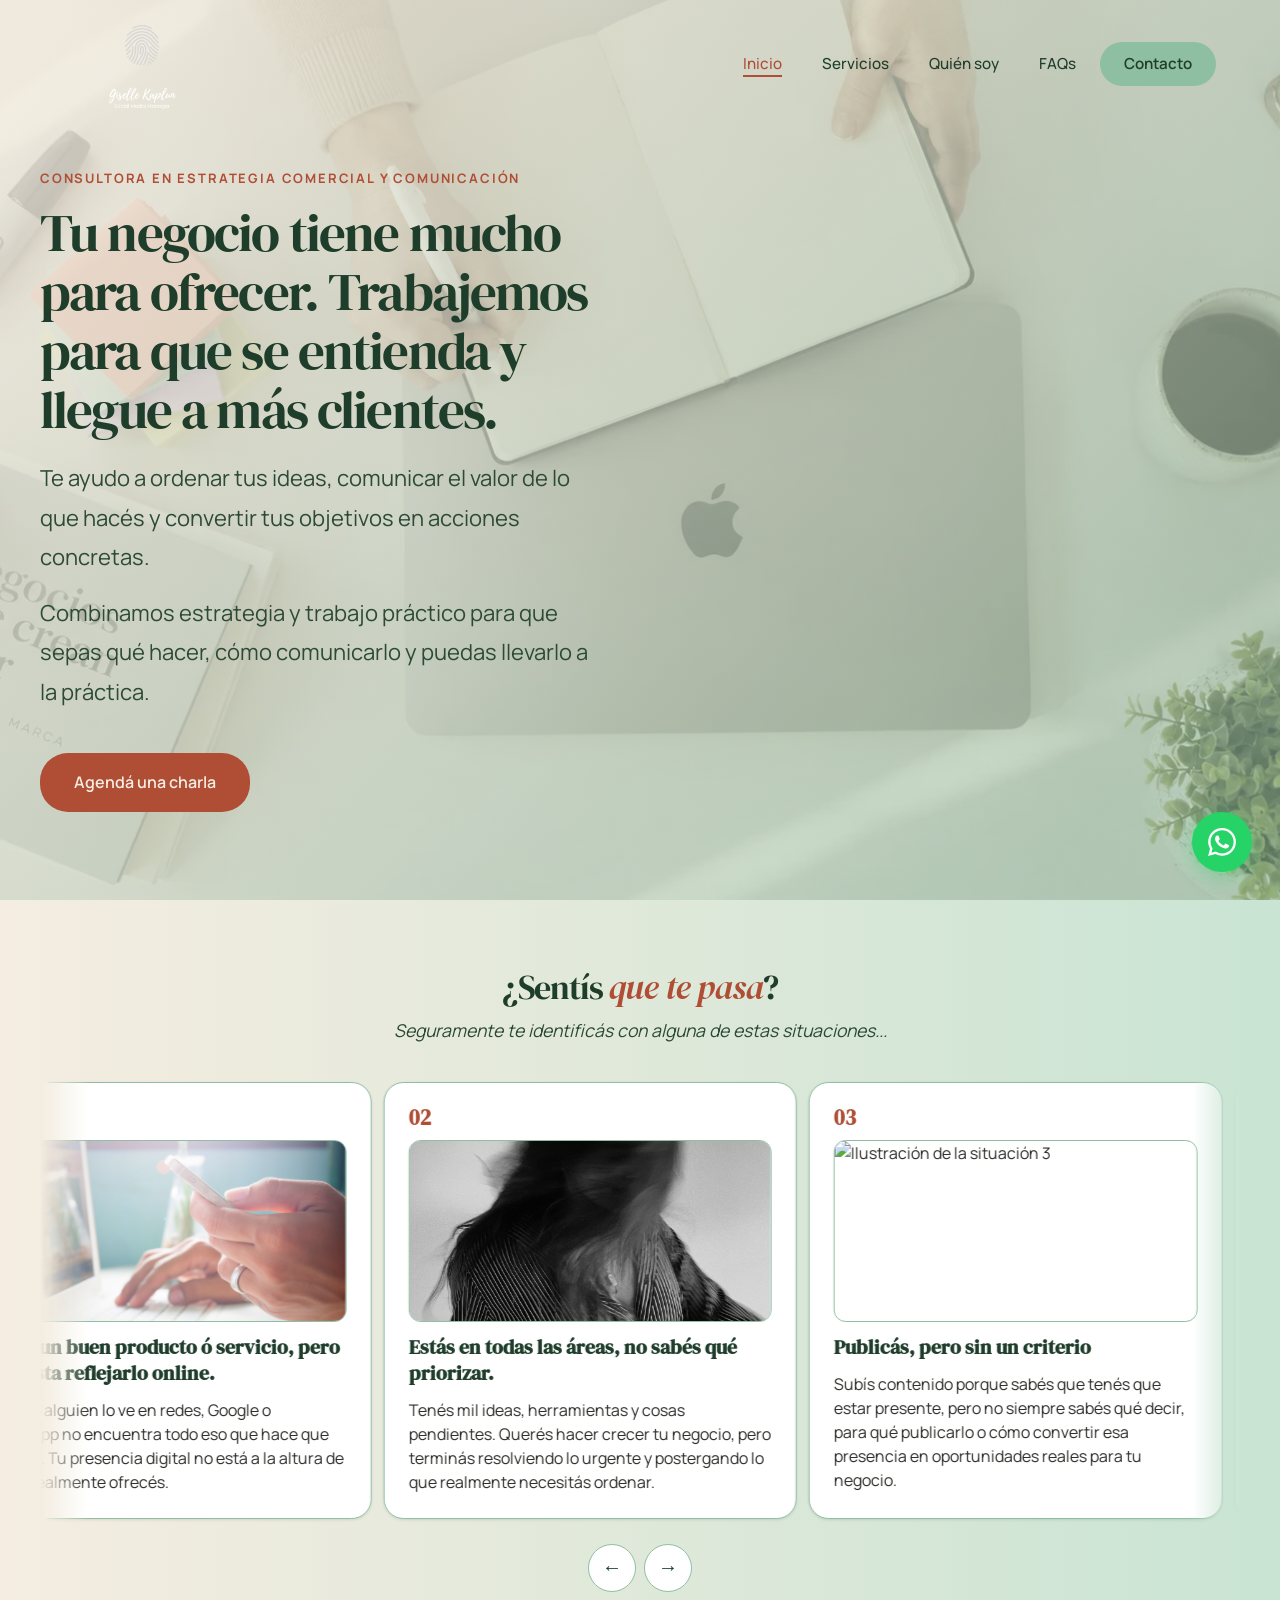
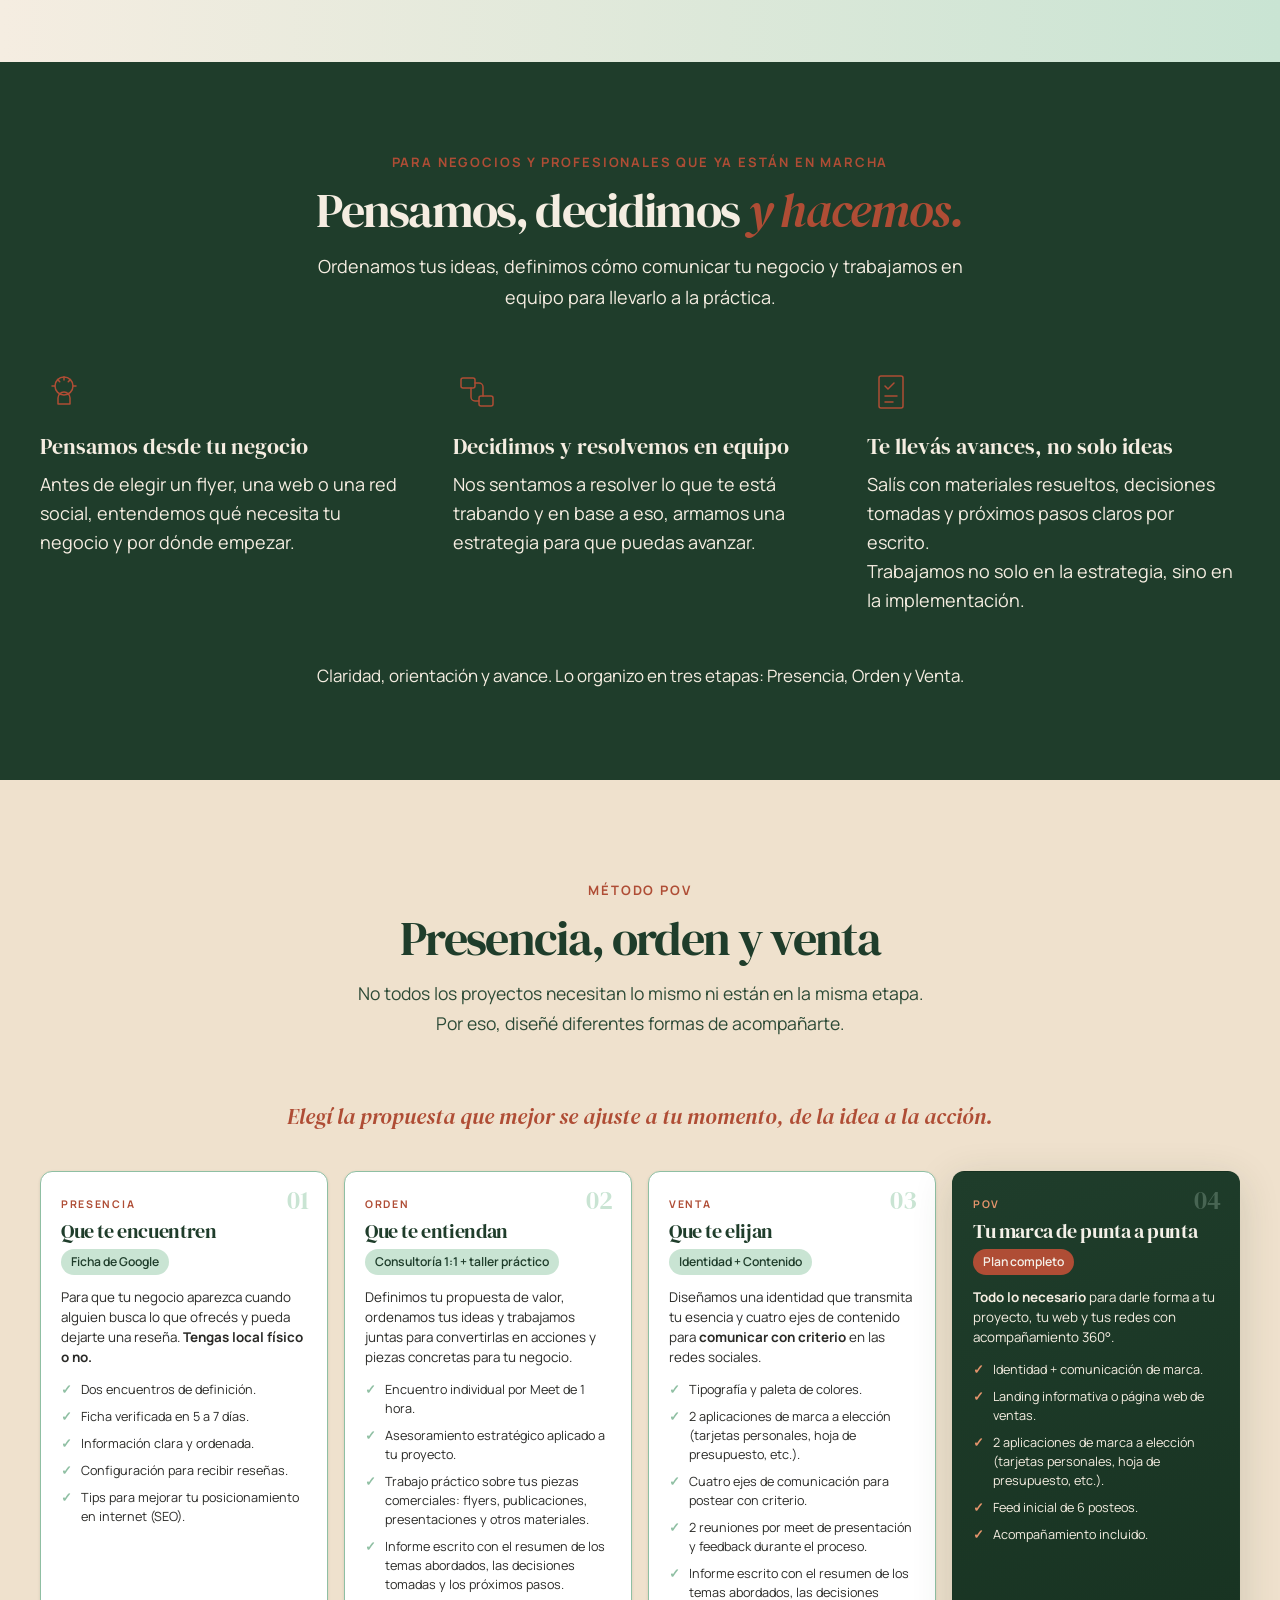
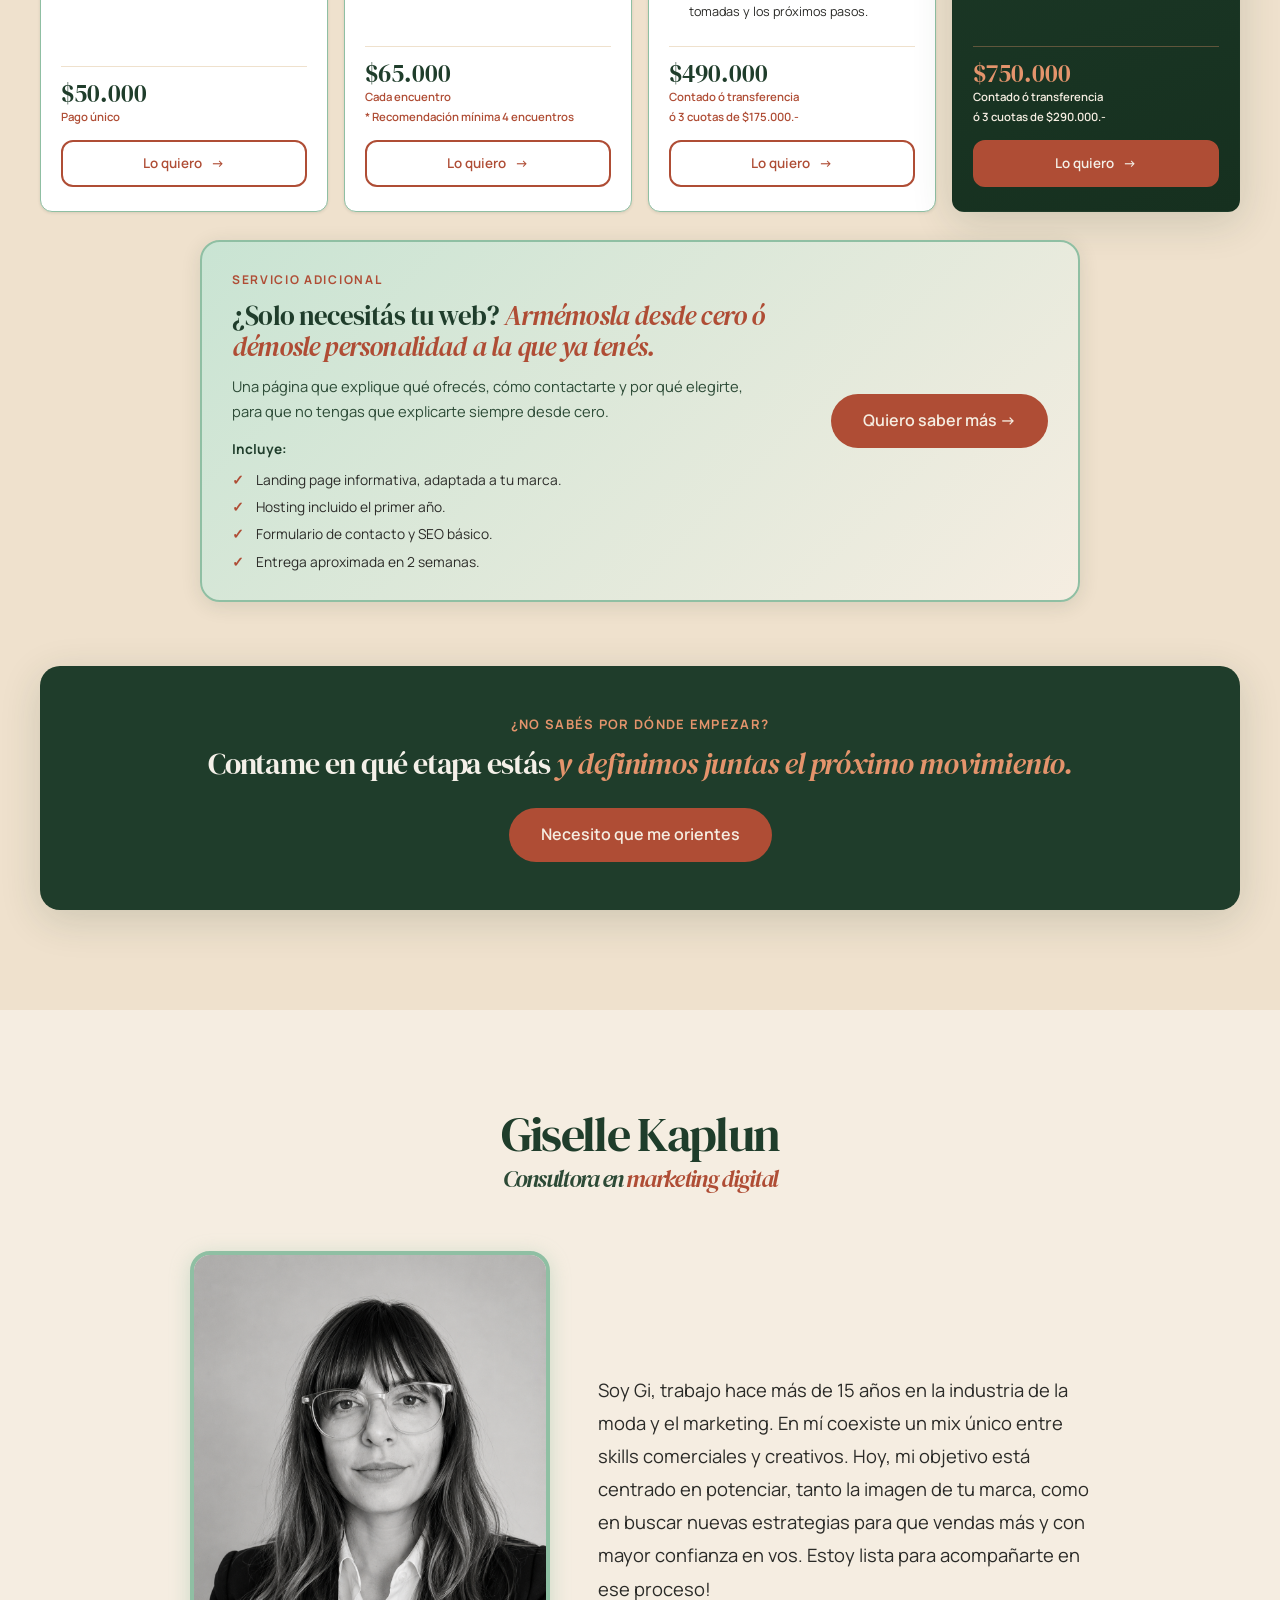
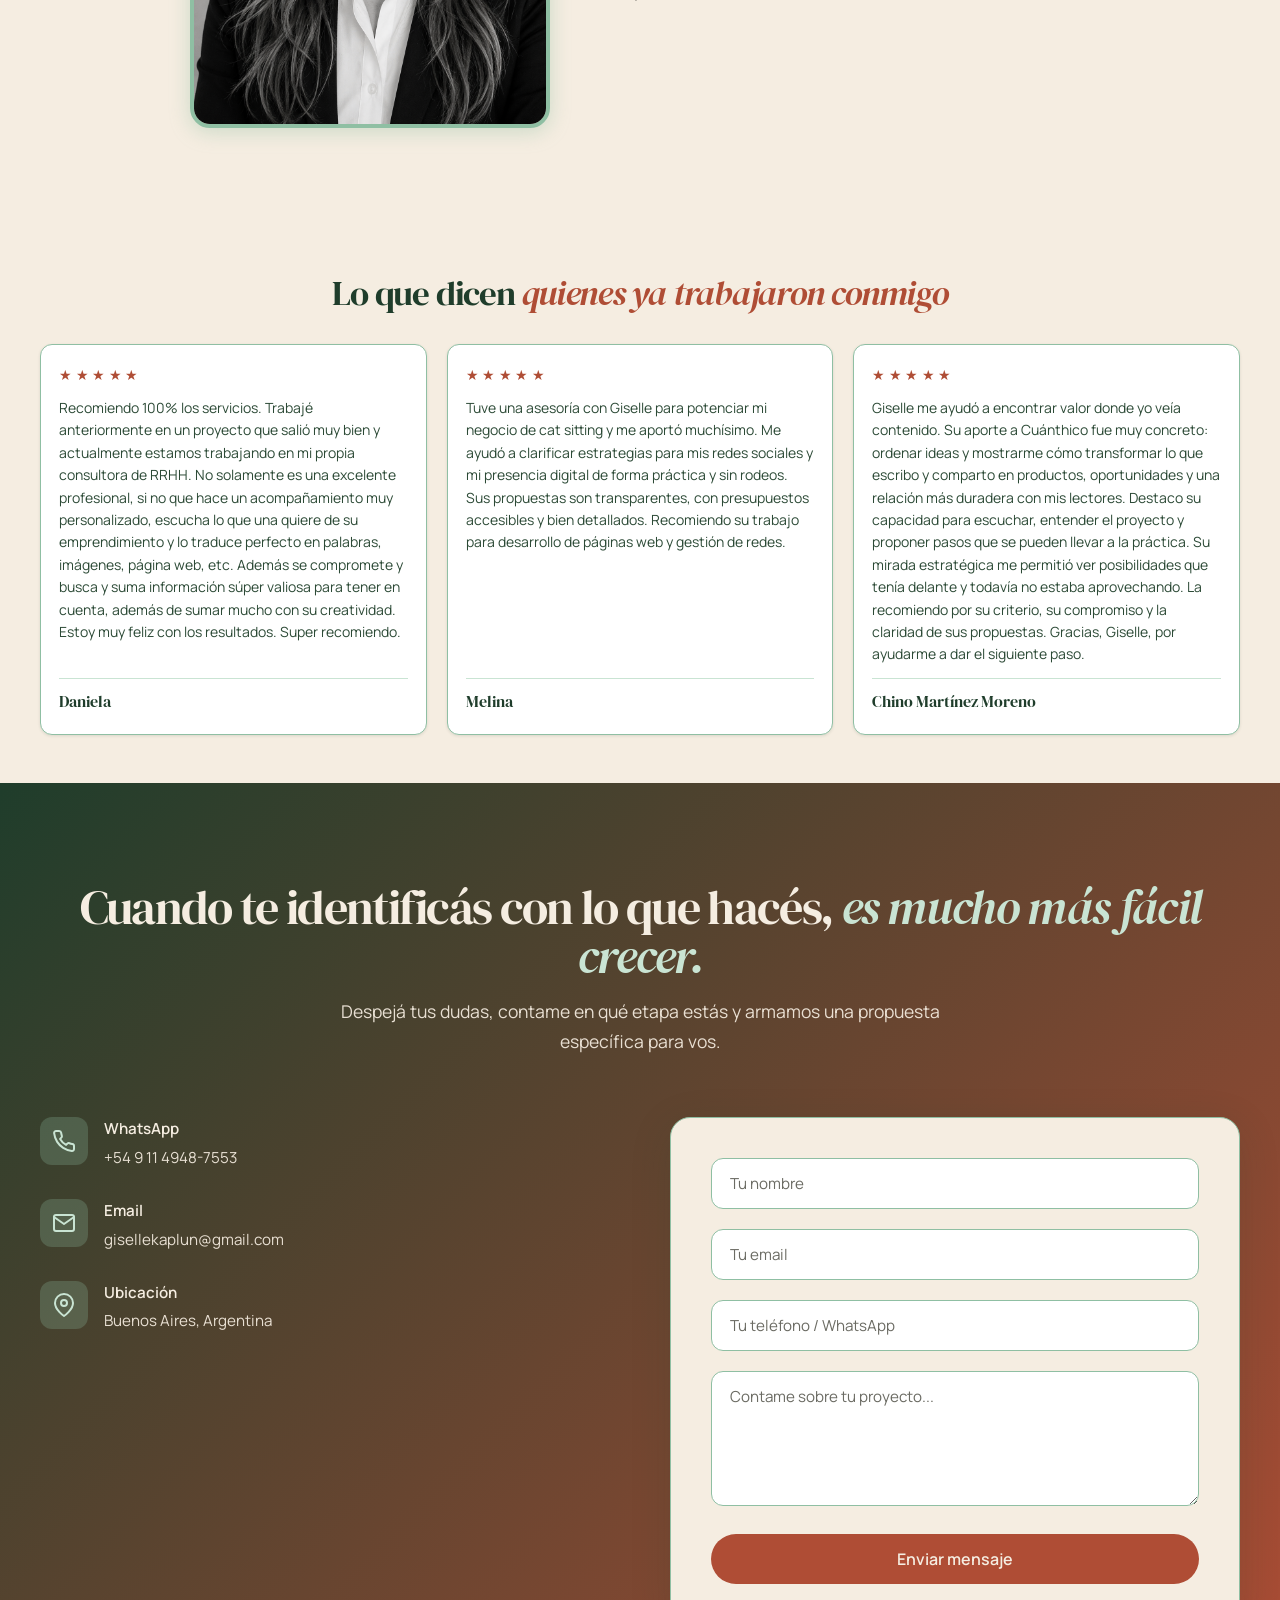
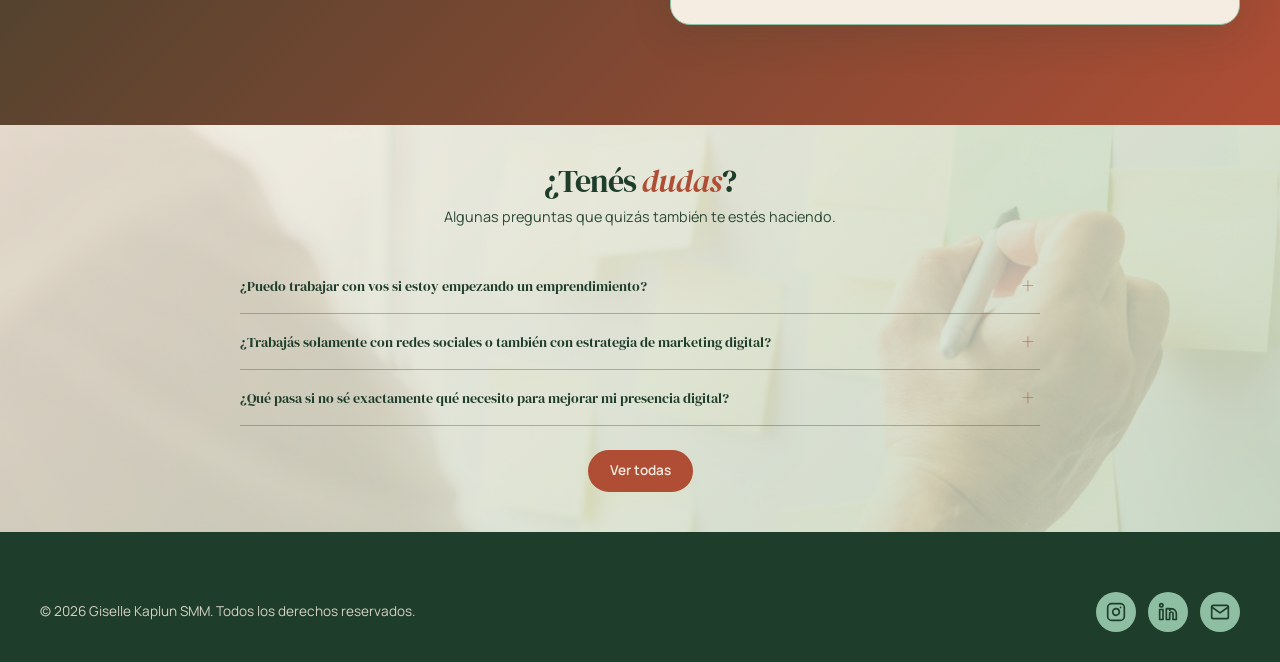
==== commit f1f8fd04: "Actualizar contenido del hero" ====
--- a/index.html
+++ b/index.html
@@ -50,11 +50,13 @@
         </div>
         <div class="hero__container">
             <div class="hero__text">
-                <h1 class="hero__statement">Tu negocio ya tiene una esencia, trabajemos para que los demás <em>también la vean.</em></h1>
-                <p class="hero__body">Démosle identidad a tu marca. Construyamos una estrategia para que tu negocio comunique mejor. <strong>Que tu negocio comunique su valor es el primer paso para hacerlo crecer.</strong></p>
+                <p class="hero__descriptor">Consultora en estrategia comercial y comunicación</p>
+                <h1 class="hero__statement">Tu negocio tiene mucho para ofrecer. Trabajemos para que se entienda y llegue a más clientes.</h1>
+                <p class="hero__body">Te ayudo a ordenar tus ideas, comunicar el valor de lo que hacés y convertir tus objetivos en acciones concretas.</p>
+                <p class="hero__body">Combinamos estrategia y trabajo práctico para que sepas qué hacer, cómo comunicarlo y puedas llevarlo a la práctica.</p>
             </div>
             <div class="hero__actions">
-                <a href="#contacto" class="btn btn--primary">Agendá un meet para asesorarte sin cargo</a>
+                <a href="#contacto" class="btn btn--primary">Agendá una charla</a>
             </div>
         </div>
     </section>
--- a/styles.css
+++ b/styles.css
@@ -301,6 +301,15 @@
     margin-bottom: 40px;
 }
 
+.hero__descriptor {
+    text-transform: uppercase;
+    letter-spacing: 0.14em;
+    font-size: 0.8125rem;
+    font-weight: 700;
+    color: var(--terracota);
+    margin-bottom: 14px;
+}
+
 .hero__statement {
     font-family: var(--font-heading);
     font-size: clamp(2.2rem, 4.75vw, 3.3rem);
@@ -320,6 +329,10 @@
     color: var(--green-body);
     line-height: 1.8;
     max-width: 600px;
+}
+
+.hero__body + .hero__body {
+    margin-top: 16px;
 }
 
 .hero__actions {
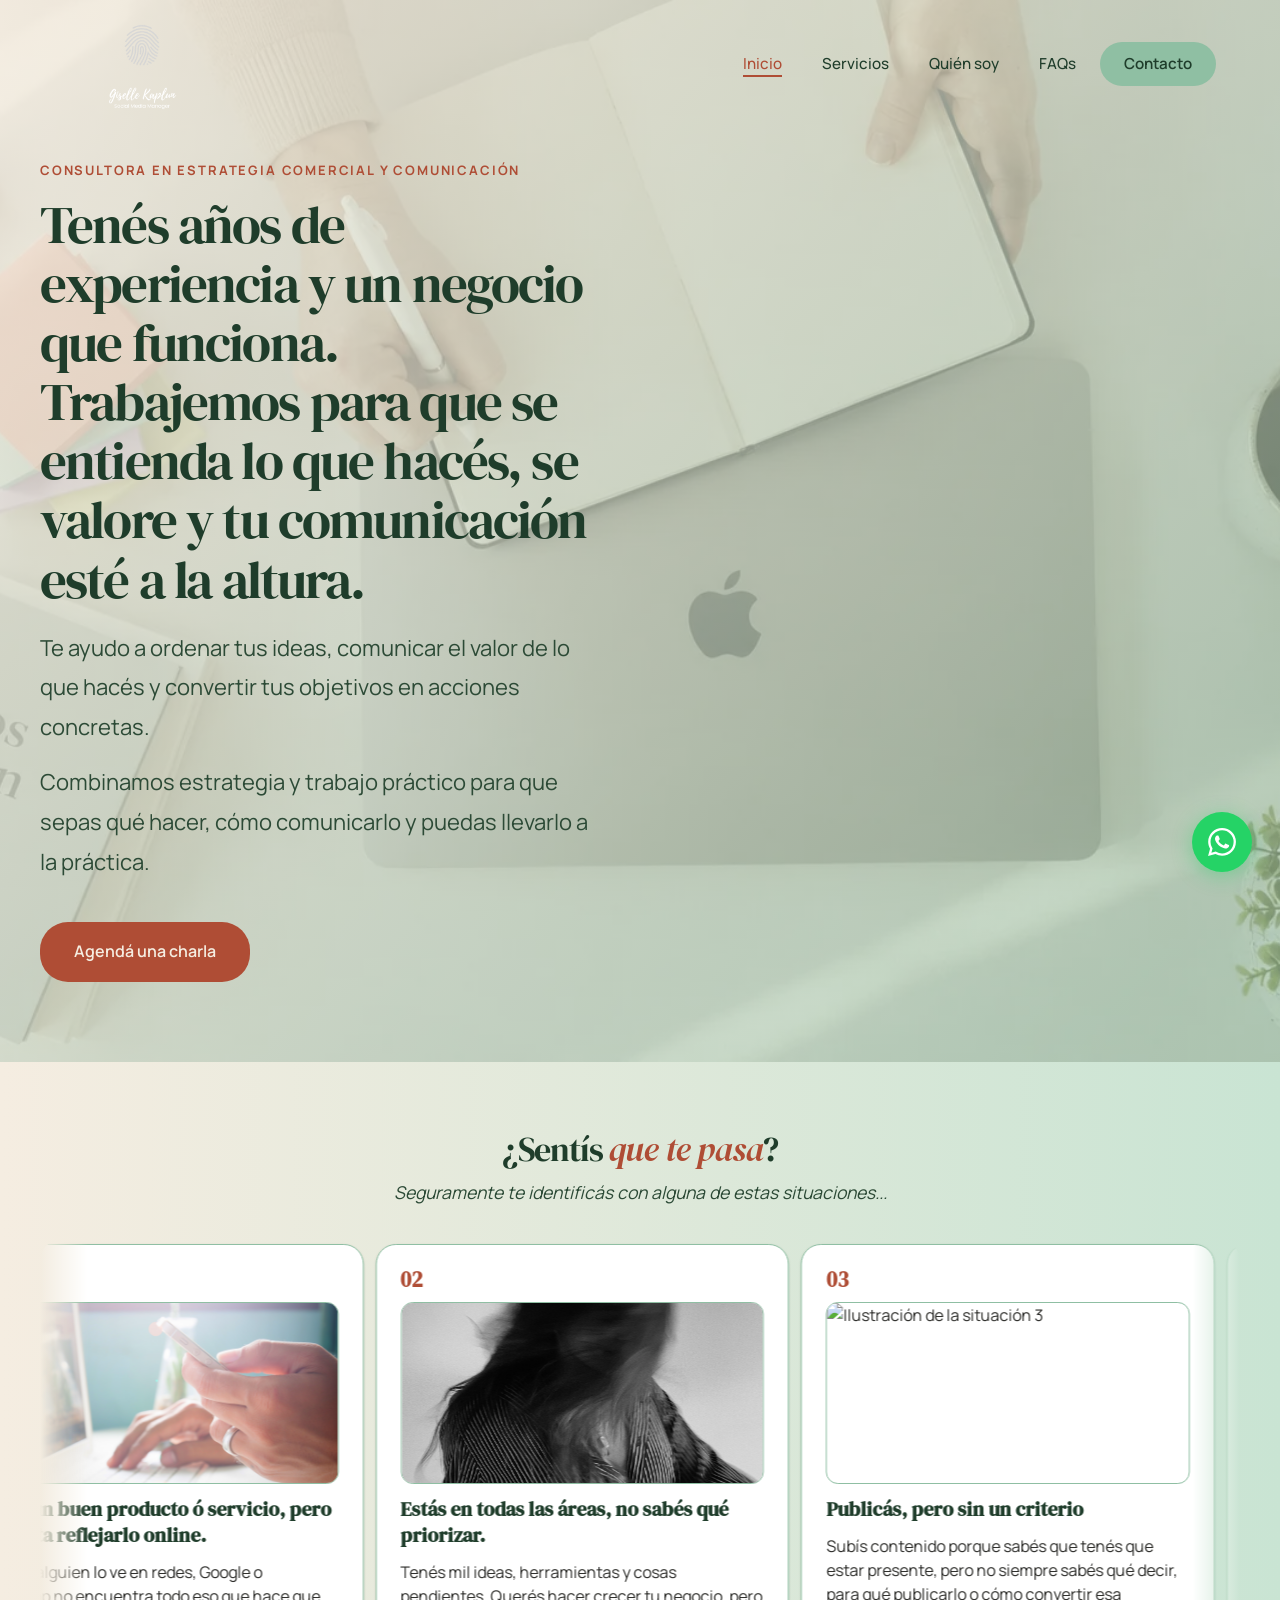
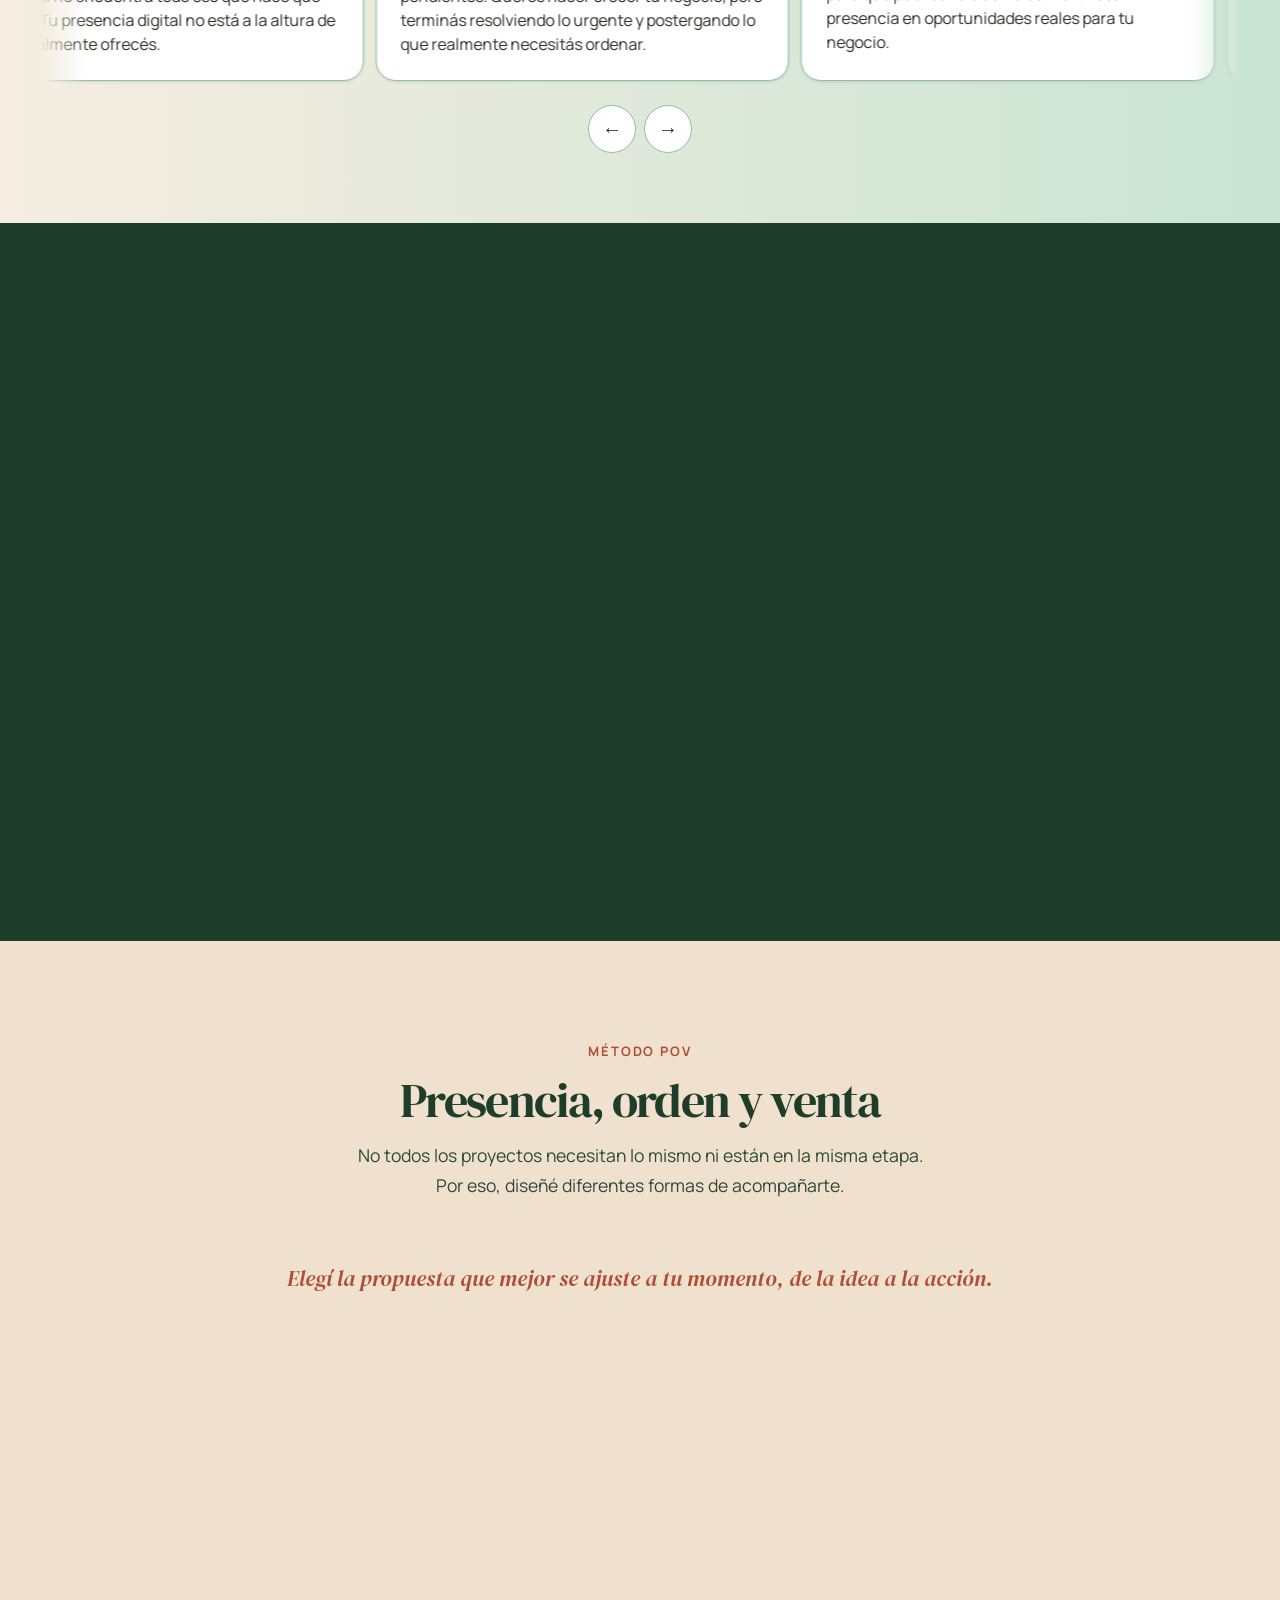
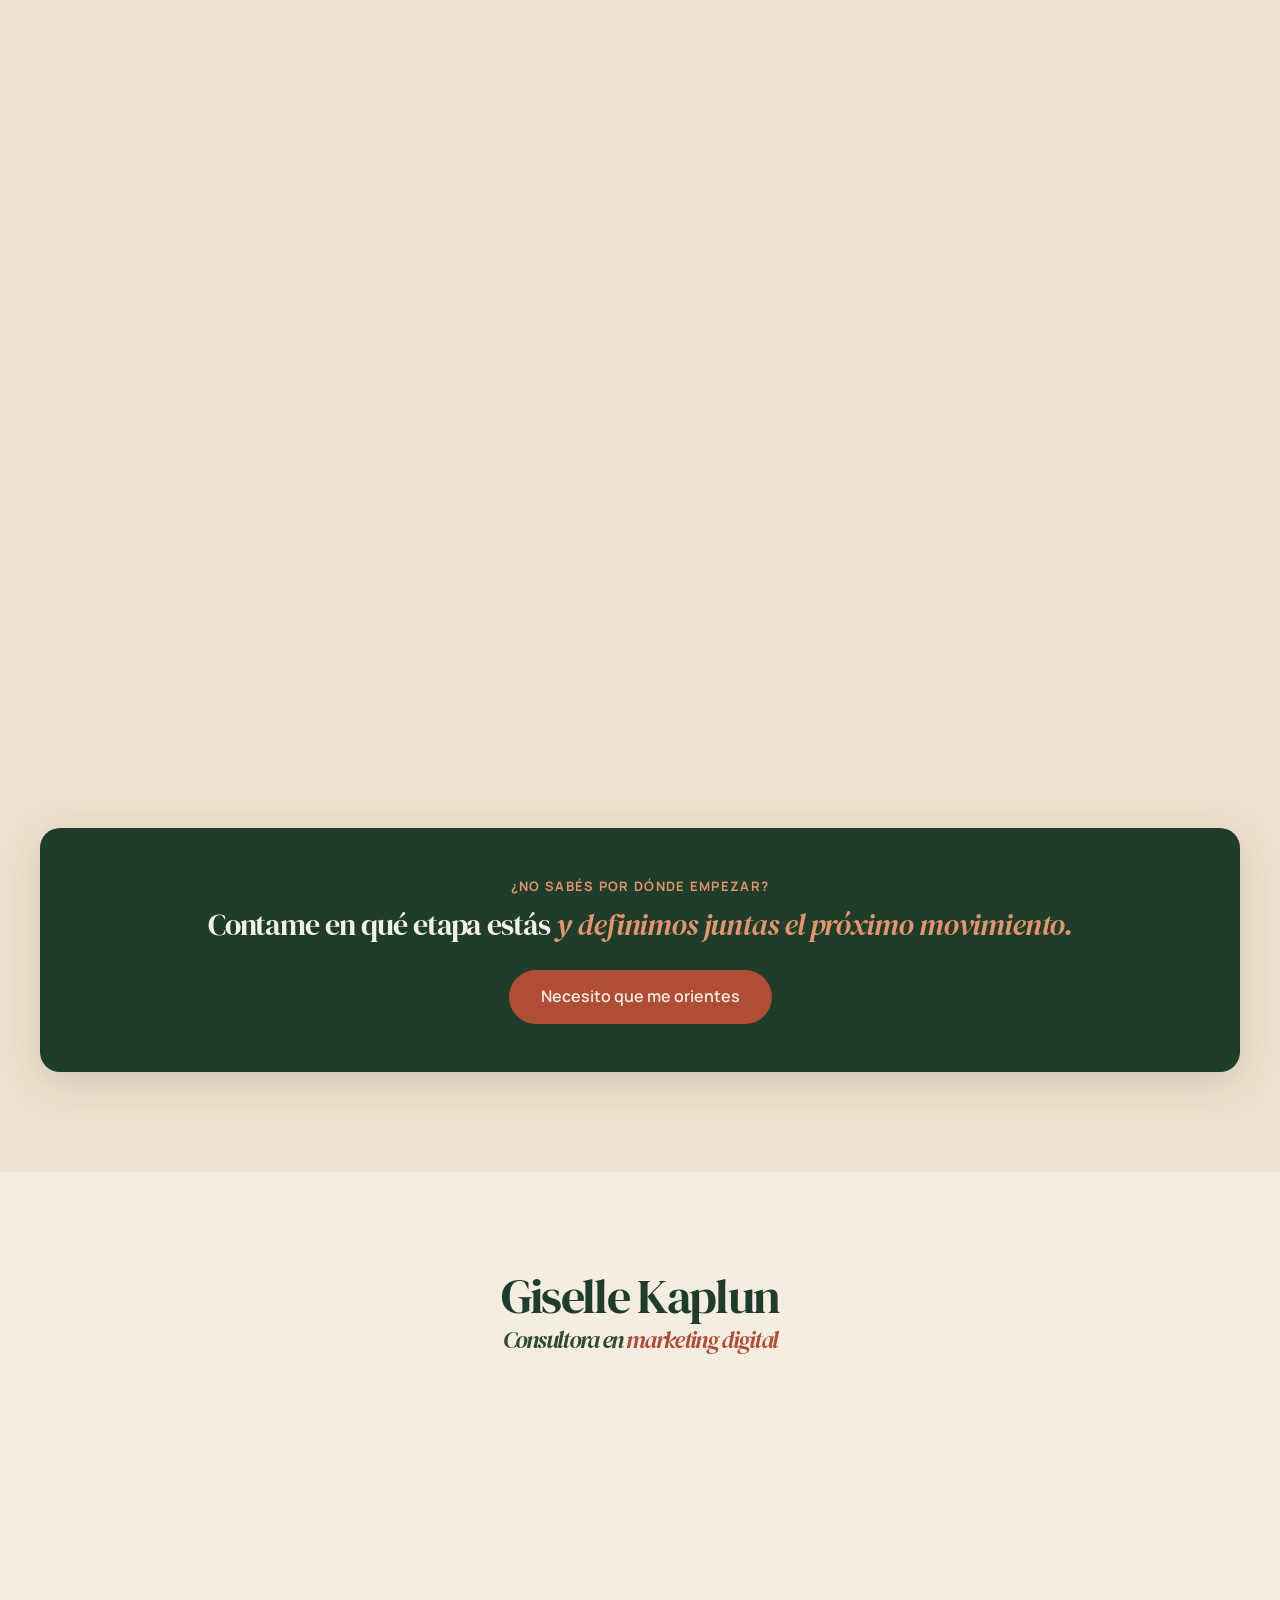
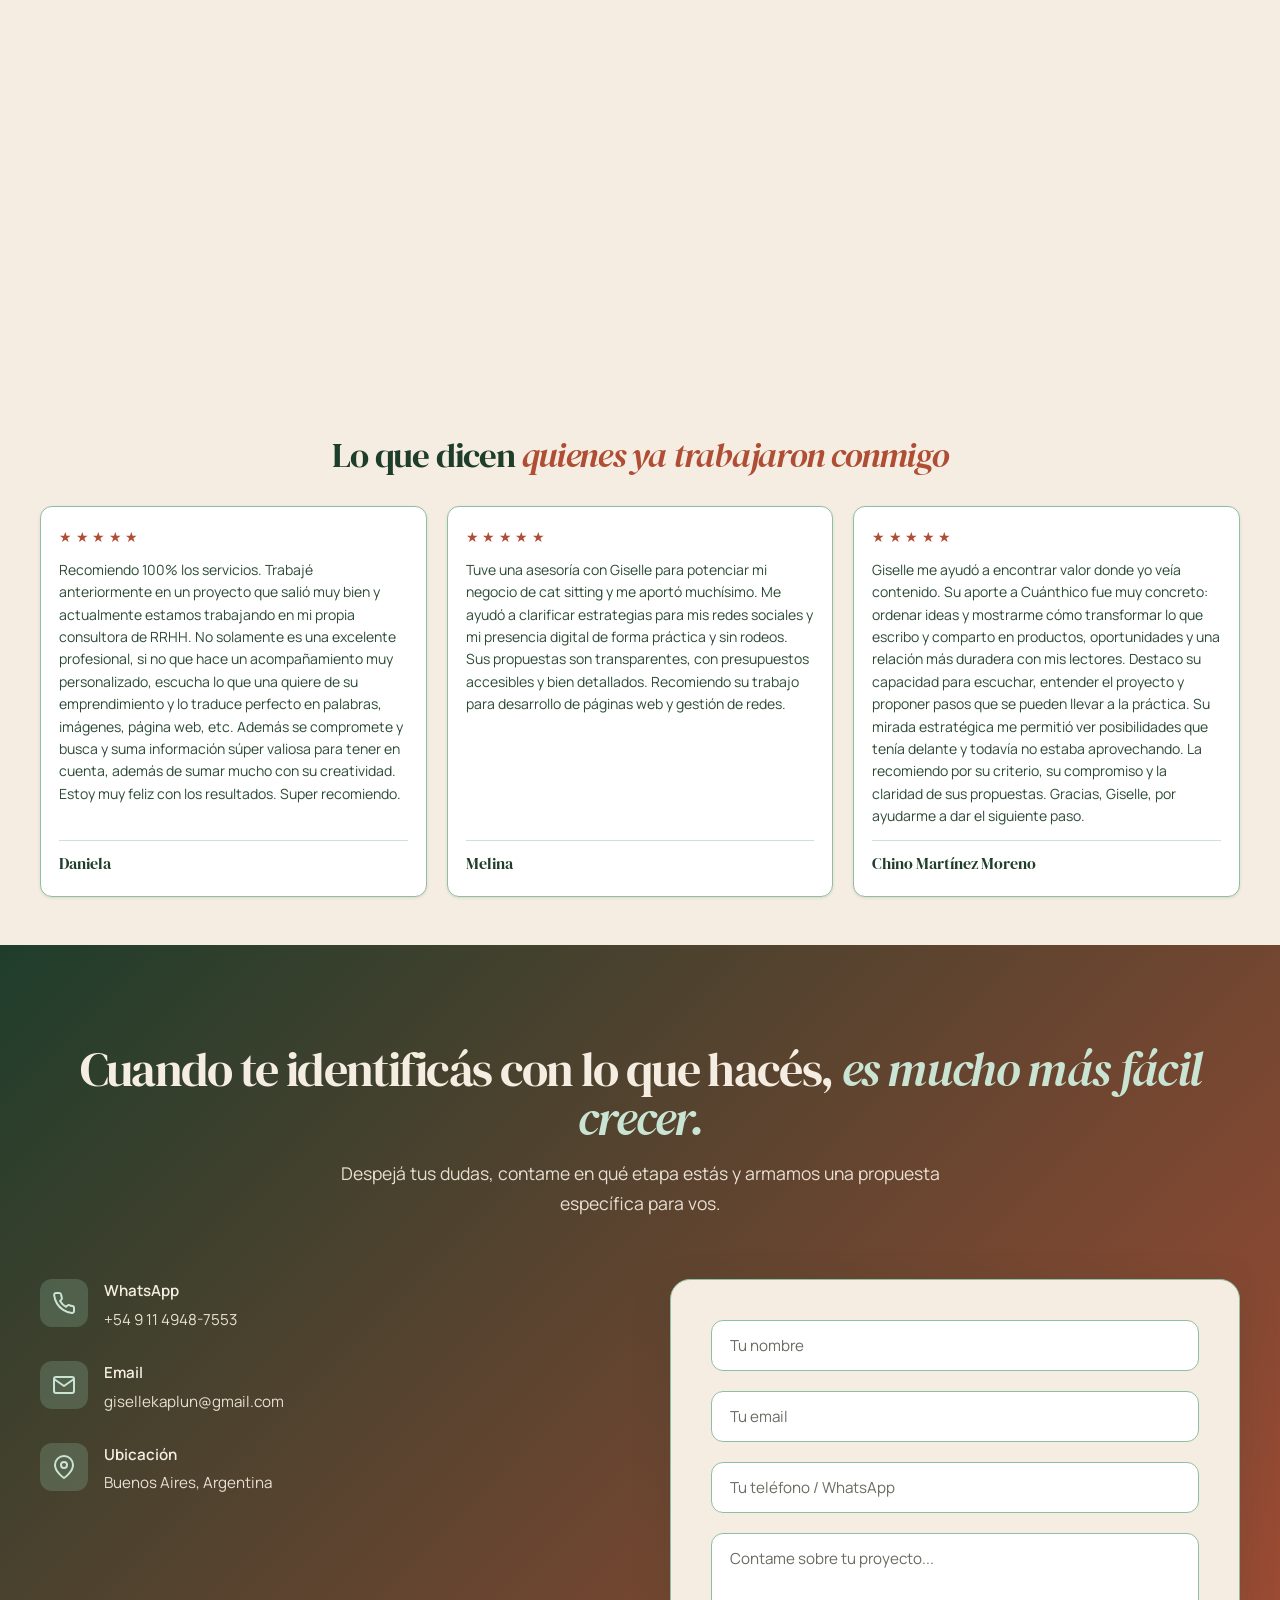
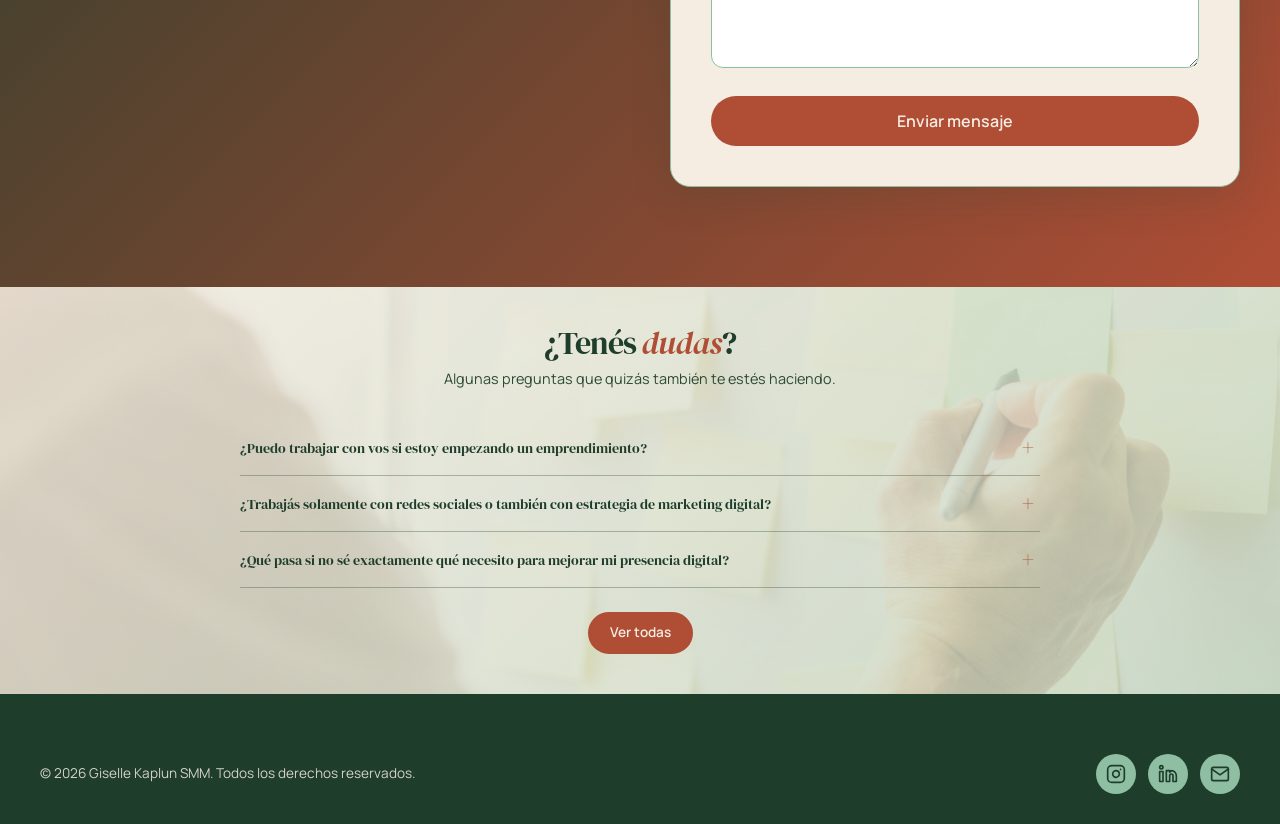
==== commit 7dfa7a94: "Update hero statement" ====
--- a/index.html
+++ b/index.html
@@ -51,7 +51,7 @@
         <div class="hero__container">
             <div class="hero__text">
                 <p class="hero__descriptor">Consultora en estrategia comercial y comunicación</p>
-                <h1 class="hero__statement">Tu negocio tiene mucho para ofrecer. Trabajemos para que se entienda y llegue a más clientes.</h1>
+                <h1 class="hero__statement">Tenés años de experiencia y un negocio que funciona.<br>Trabajemos para que se entienda lo que hacés, se valore y tu comunicación esté a la altura.</h1>
                 <p class="hero__body">Te ayudo a ordenar tus ideas, comunicar el valor de lo que hacés y convertir tus objetivos en acciones concretas.</p>
                 <p class="hero__body">Combinamos estrategia y trabajo práctico para que sepas qué hacer, cómo comunicarlo y puedas llevarlo a la práctica.</p>
             </div>
--- a/styles.css
+++ b/styles.css
@@ -2017,8 +2017,20 @@
         padding: 184px 24px 60px;
     }
 
+    .hero__descriptor {
+        font-size: 0.75rem;
+        margin-bottom: 12px;
+    }
+
     .hero__statement {
-        font-size: 1.875rem;
+        font-size: 2rem;
+        line-height: 1.15;
+        margin-bottom: 16px;
+    }
+
+    .hero__body {
+        font-size: 1.0625rem;
+        line-height: 1.7;
     }
 
     .equipo__grid {
@@ -2099,12 +2111,21 @@
 }
 
 @media (max-width: 480px) {
+    .hero__descriptor {
+        font-size: 0.7rem;
+        letter-spacing: 0.12em;
+        margin-bottom: 10px;
+    }
+
     .hero__statement {
-        font-size: 1.625rem;
+        font-size: 1.75rem;
+        line-height: 1.18;
+        margin-bottom: 14px;
     }
 
     .hero__body {
-        font-size: 1.1875rem;
+        font-size: 1rem;
+        line-height: 1.65;
     }
 
     .hero__actions {
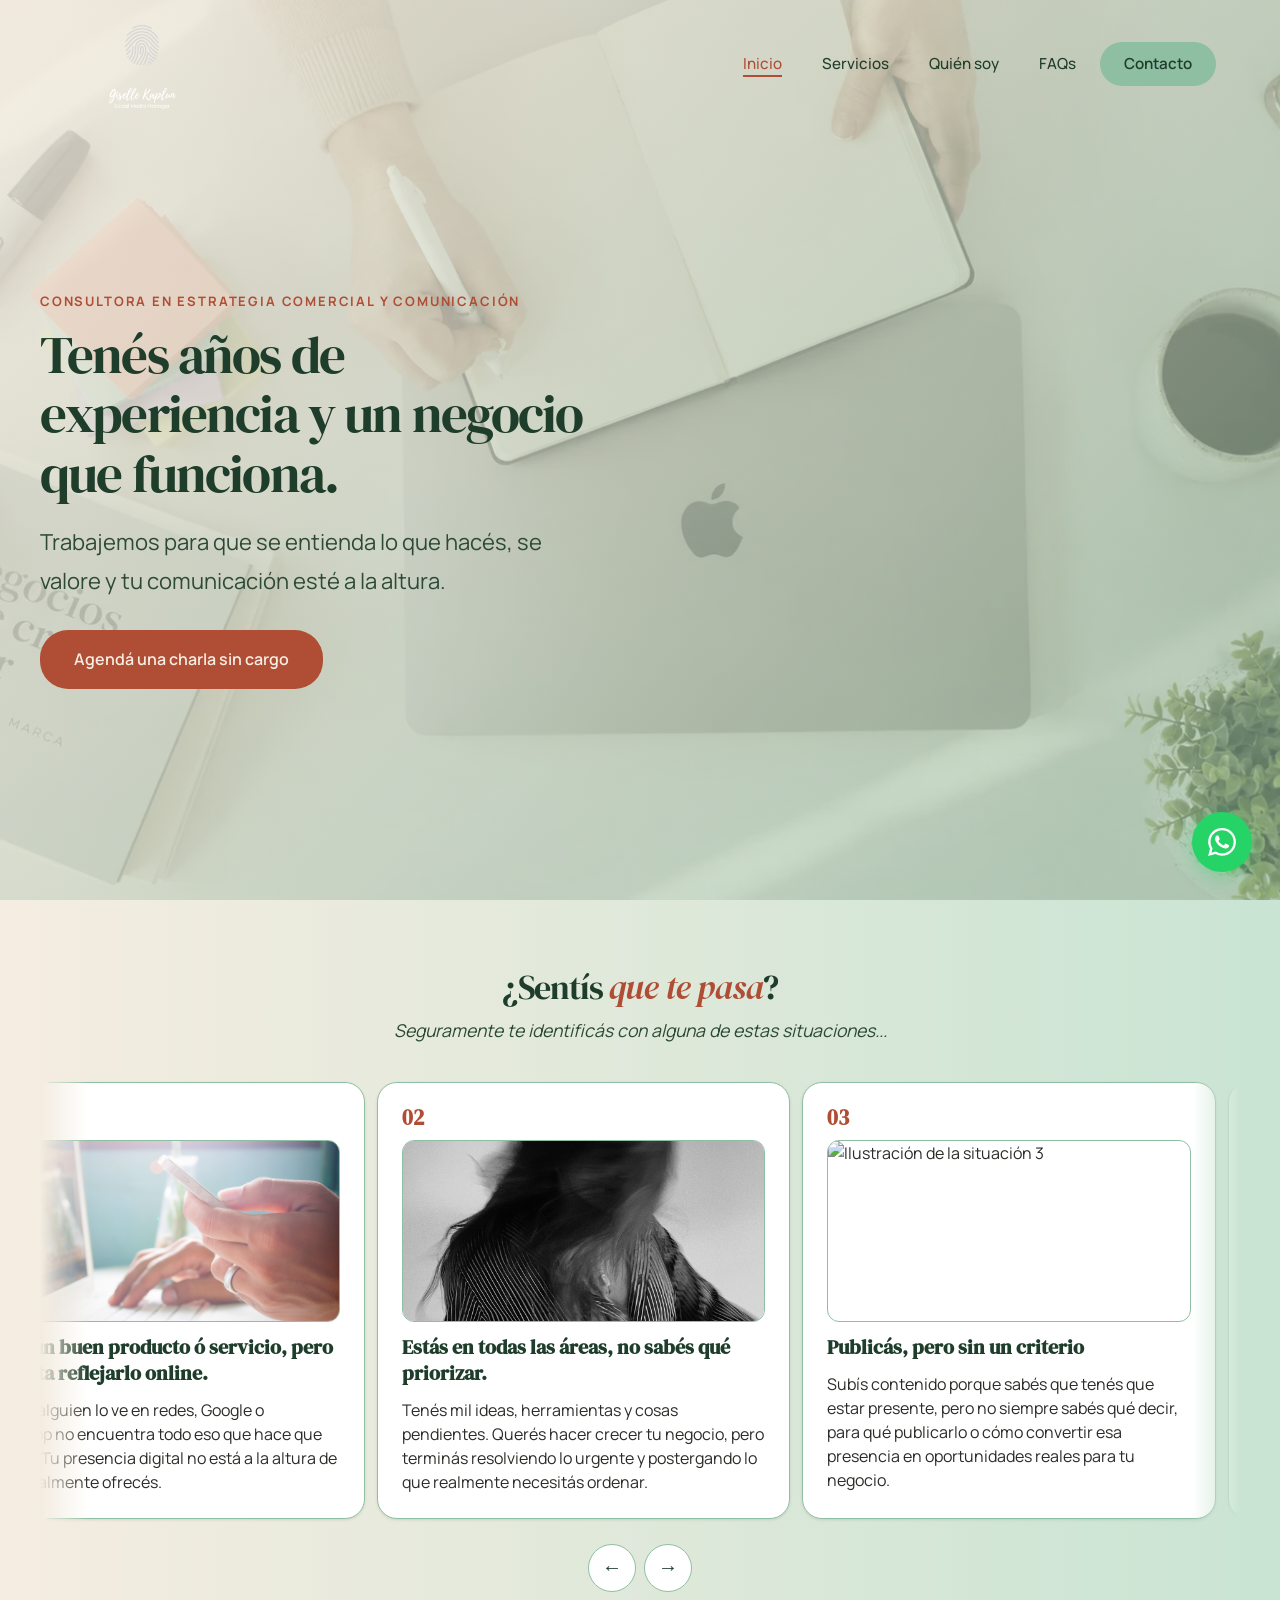
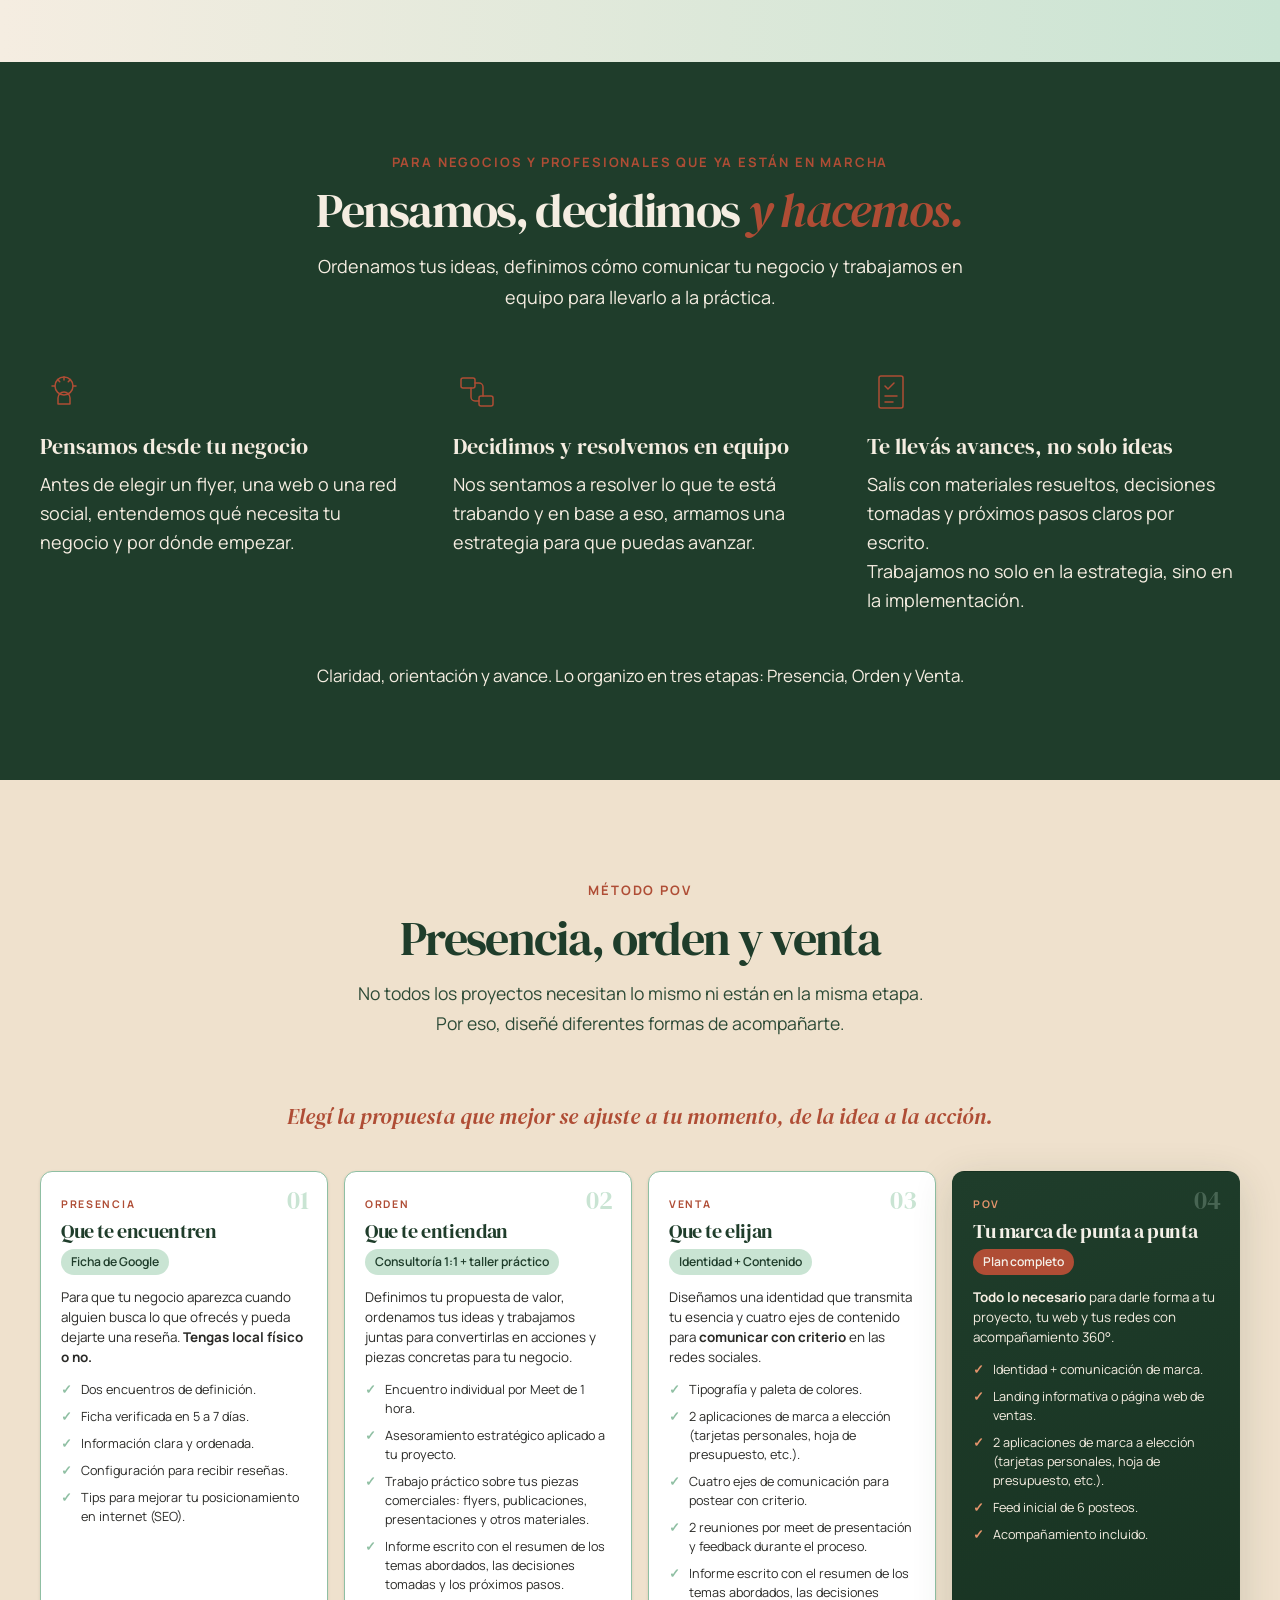
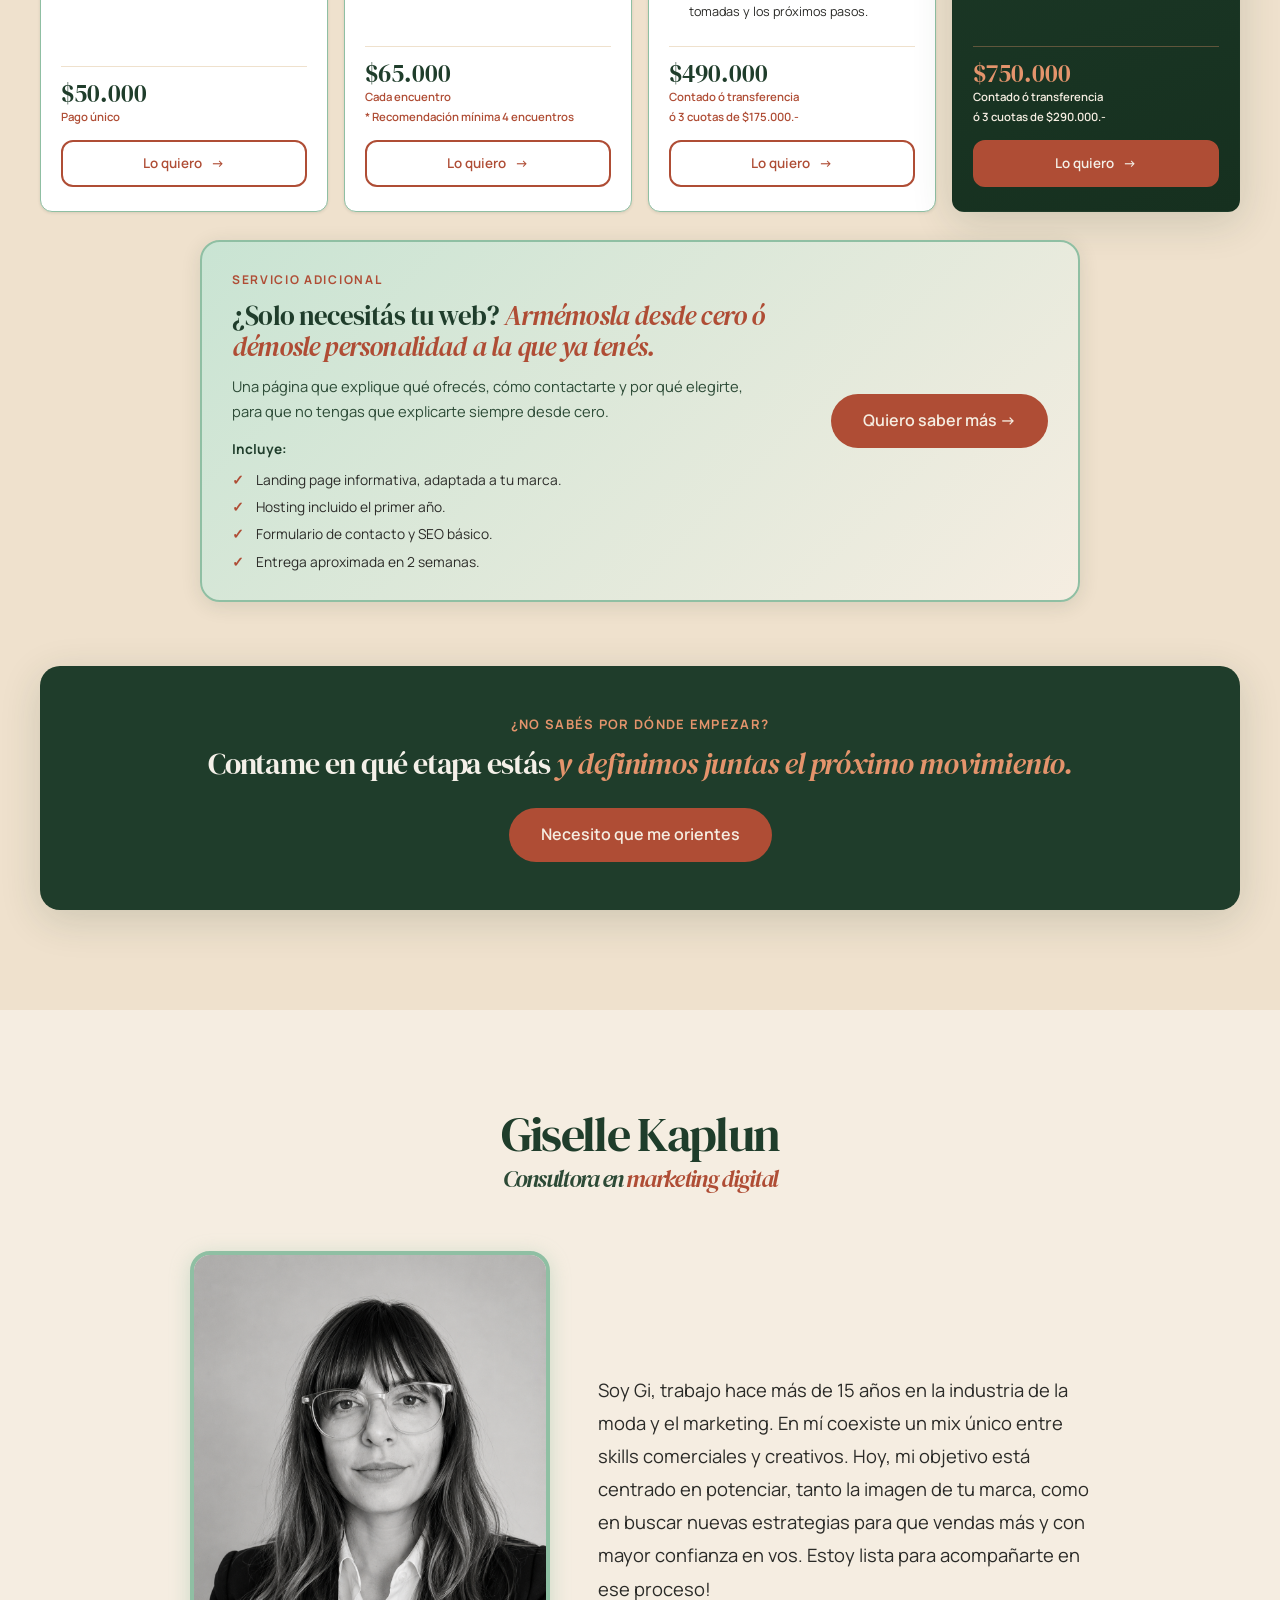
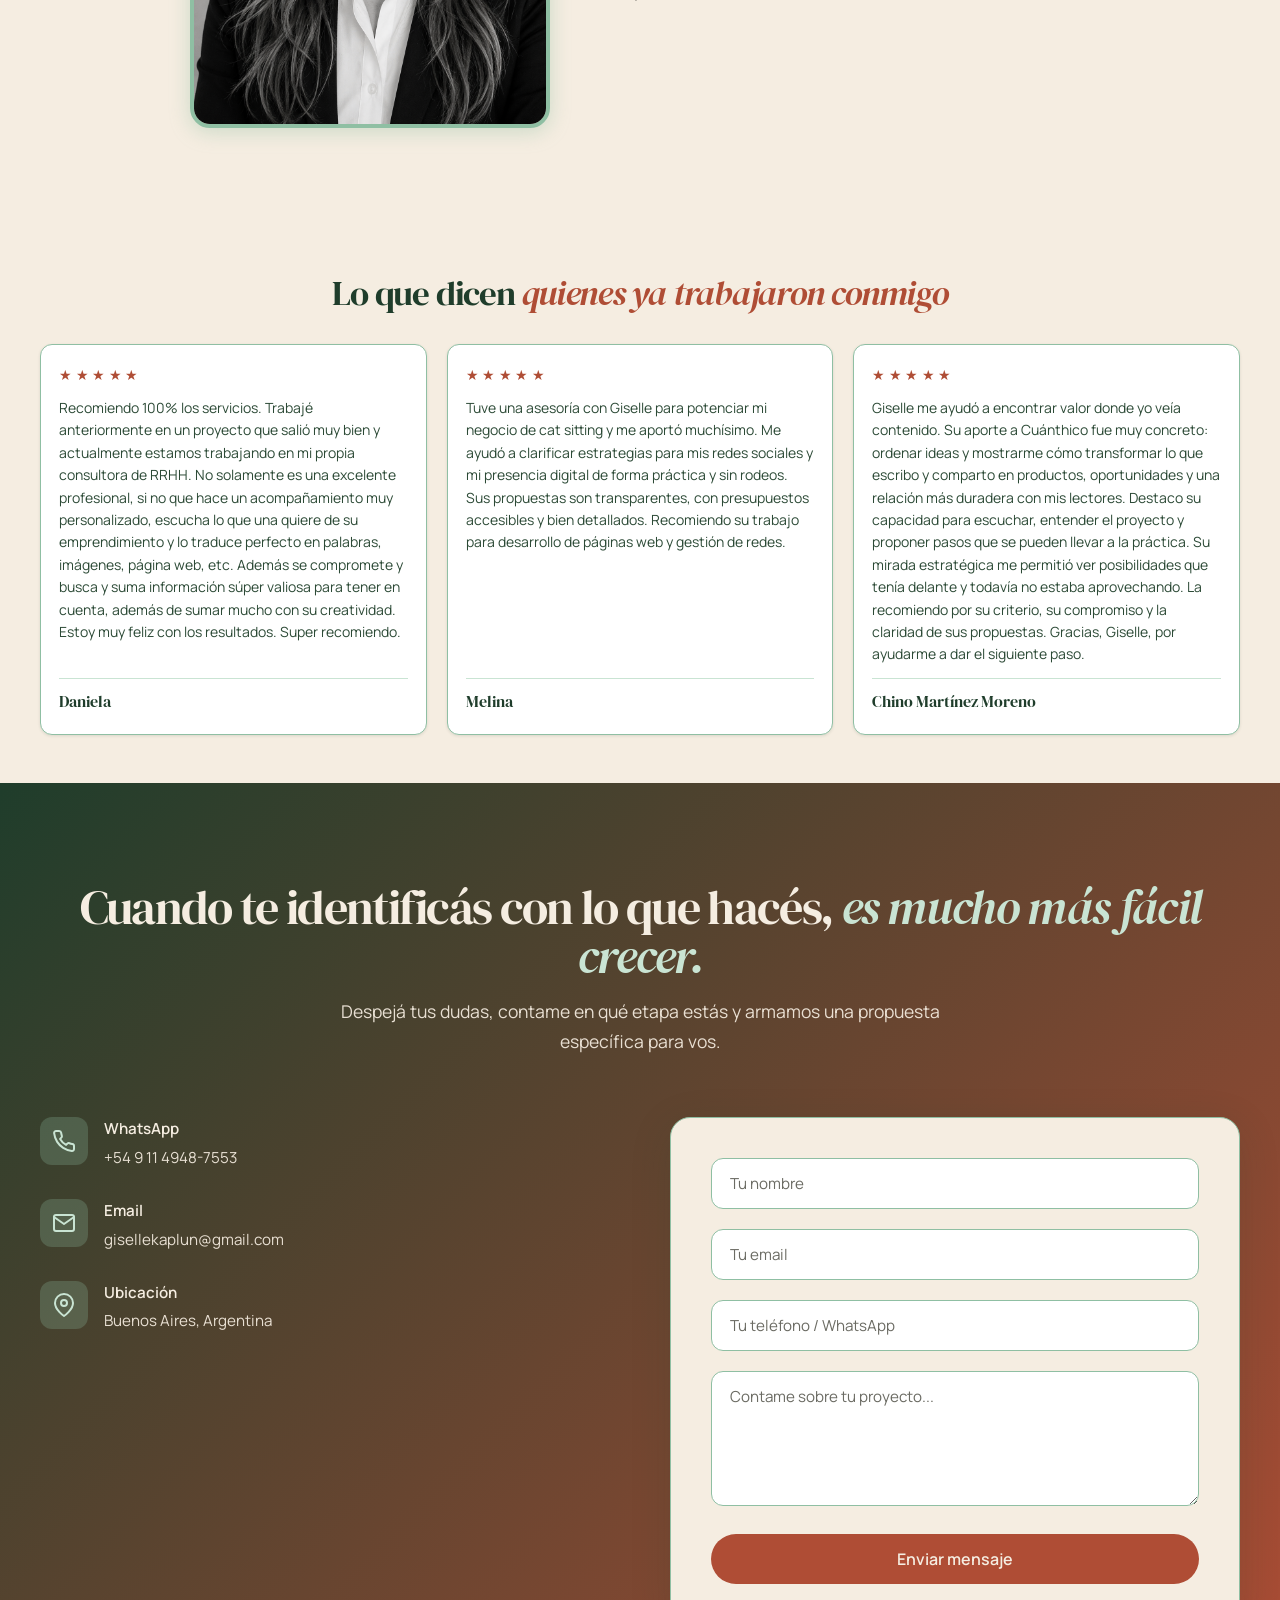
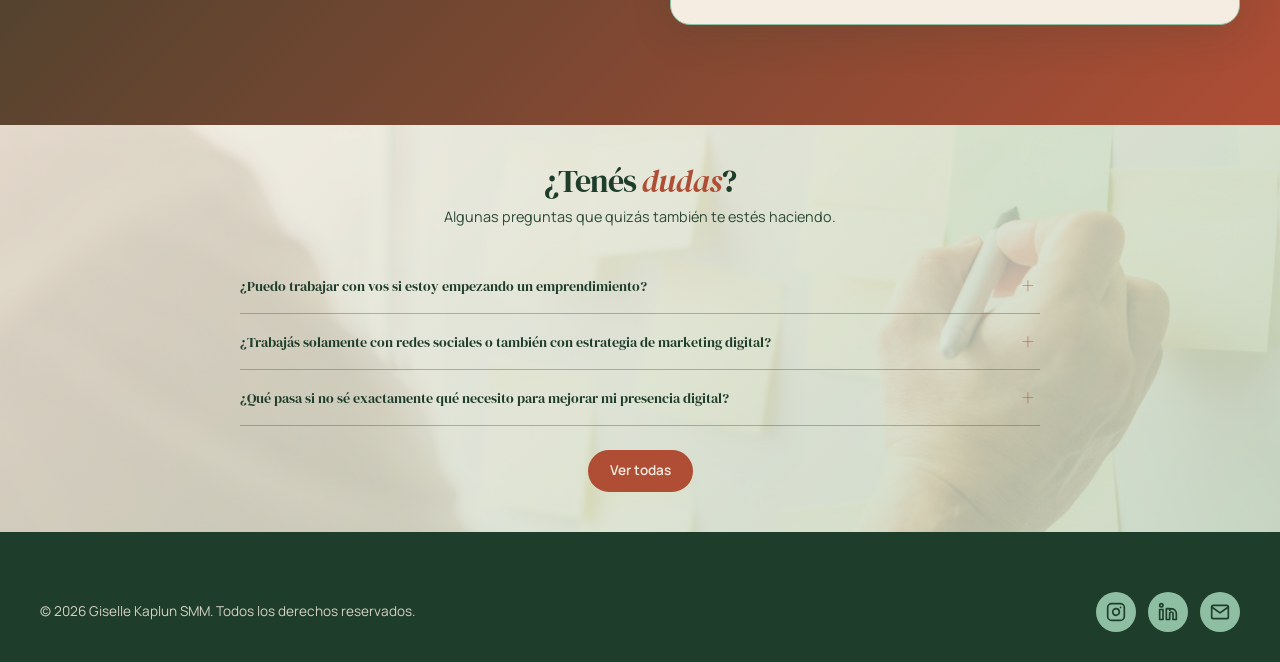
==== commit e917bf6c: "Update home hero copy and spacing" ====
--- a/index.html
+++ b/index.html
@@ -51,12 +51,11 @@
         <div class="hero__container">
             <div class="hero__text">
                 <p class="hero__descriptor">Consultora en estrategia comercial y comunicación</p>
-                <h1 class="hero__statement">Tenés años de experiencia y un negocio que funciona.<br>Trabajemos para que se entienda lo que hacés, se valore y tu comunicación esté a la altura.</h1>
-                <p class="hero__body">Te ayudo a ordenar tus ideas, comunicar el valor de lo que hacés y convertir tus objetivos en acciones concretas.</p>
-                <p class="hero__body">Combinamos estrategia y trabajo práctico para que sepas qué hacer, cómo comunicarlo y puedas llevarlo a la práctica.</p>
+                <h1 class="hero__statement">Tenés años de experiencia y un negocio que funciona.</h1>
+                <p class="hero__body">Trabajemos para que se entienda lo que hacés, se valore y tu comunicación esté a la altura.</p>
             </div>
             <div class="hero__actions">
-                <a href="#contacto" class="btn btn--primary">Agendá una charla</a>
+                <a href="#contacto" class="btn btn--primary">Agendá una charla sin cargo</a>
             </div>
         </div>
     </section>
--- a/styles.css
+++ b/styles.css
@@ -298,7 +298,7 @@
 
 .hero__text {
     max-width: 560px;
-    margin-bottom: 40px;
+    margin-bottom: 28px;
 }
 
 .hero__descriptor {
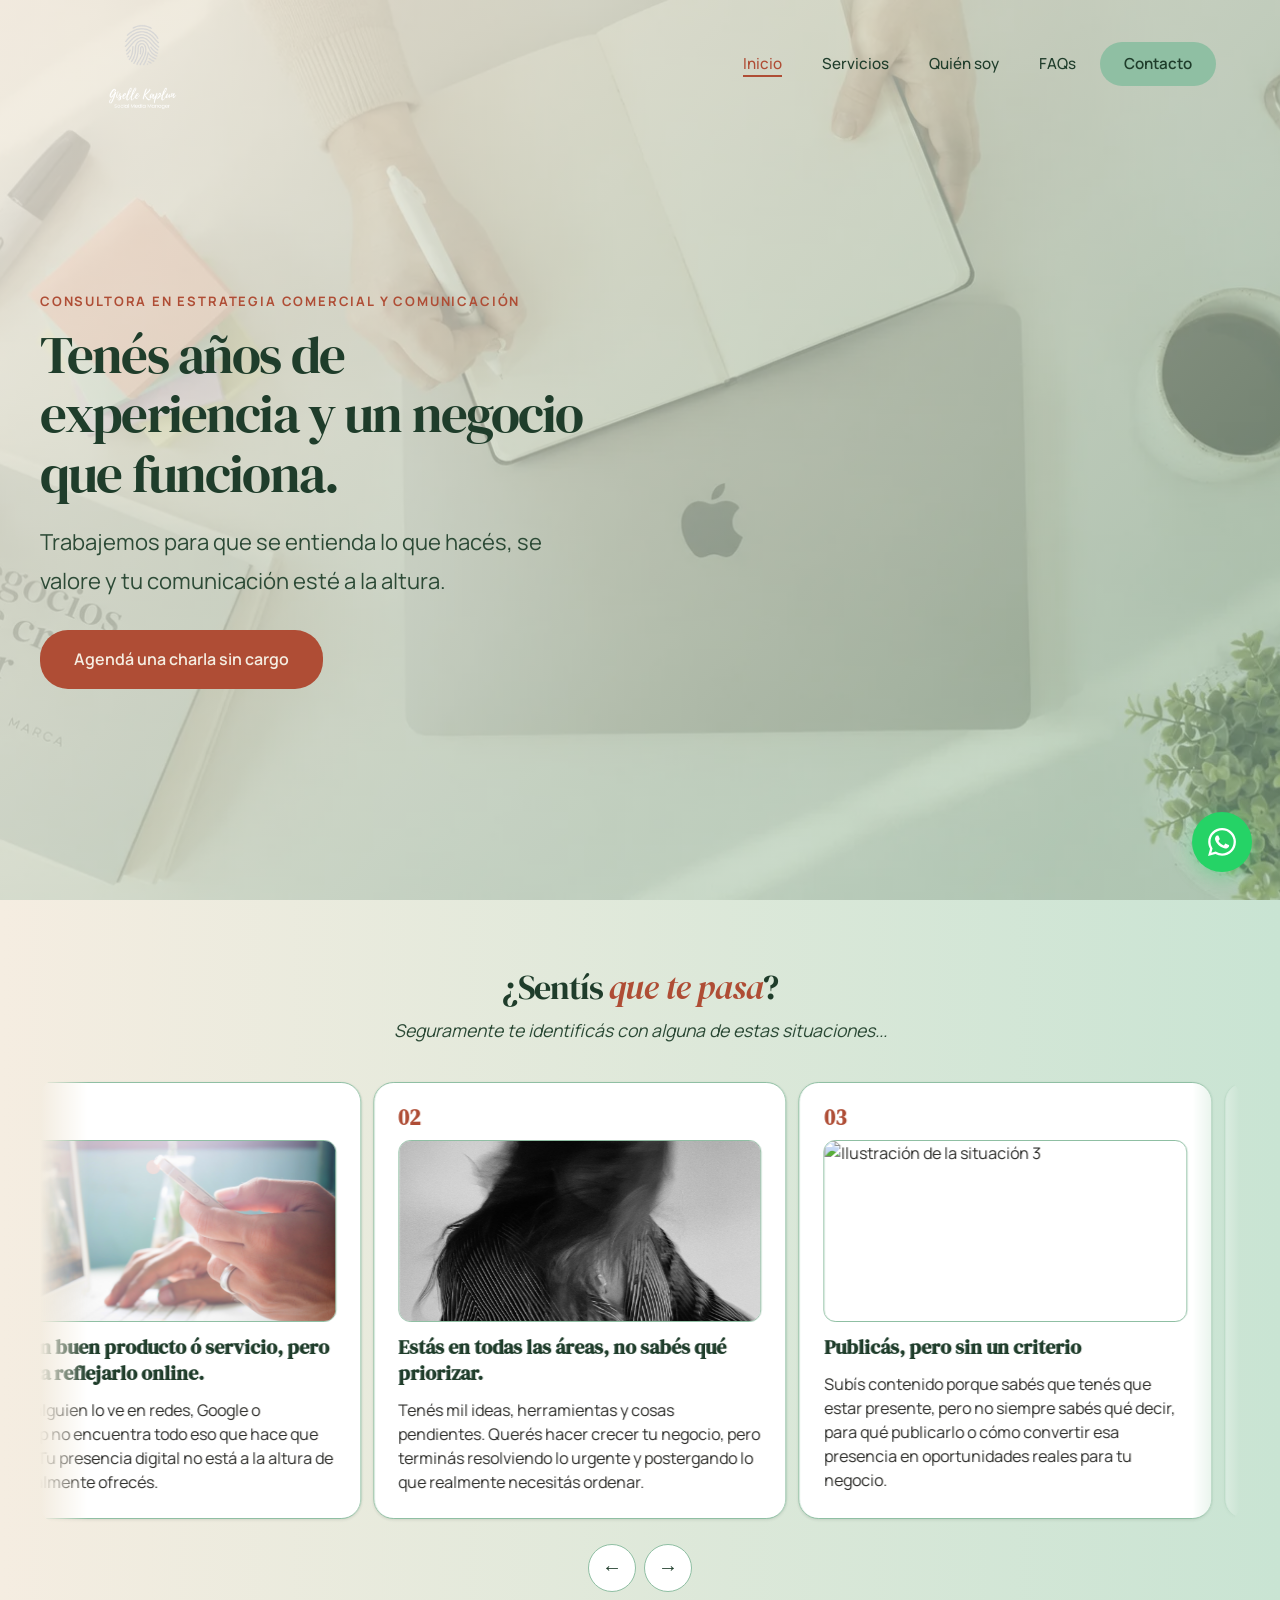
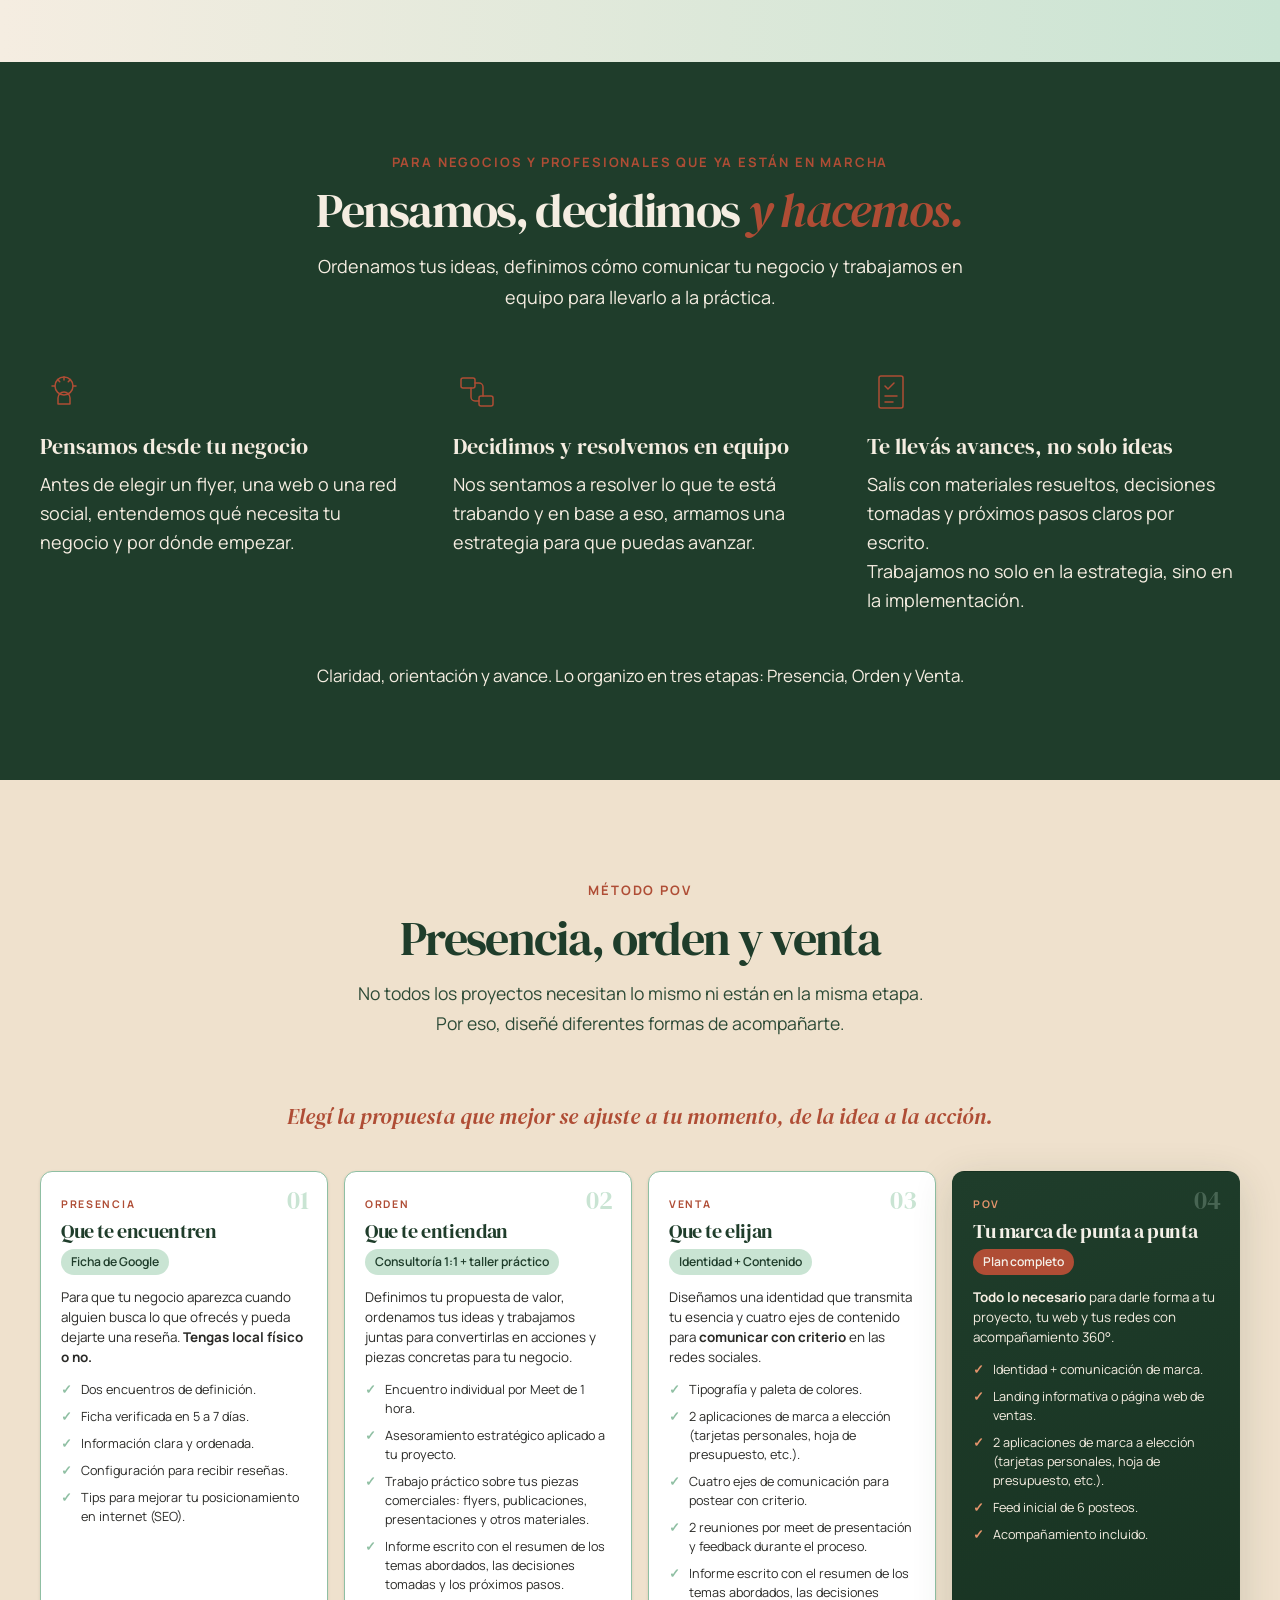
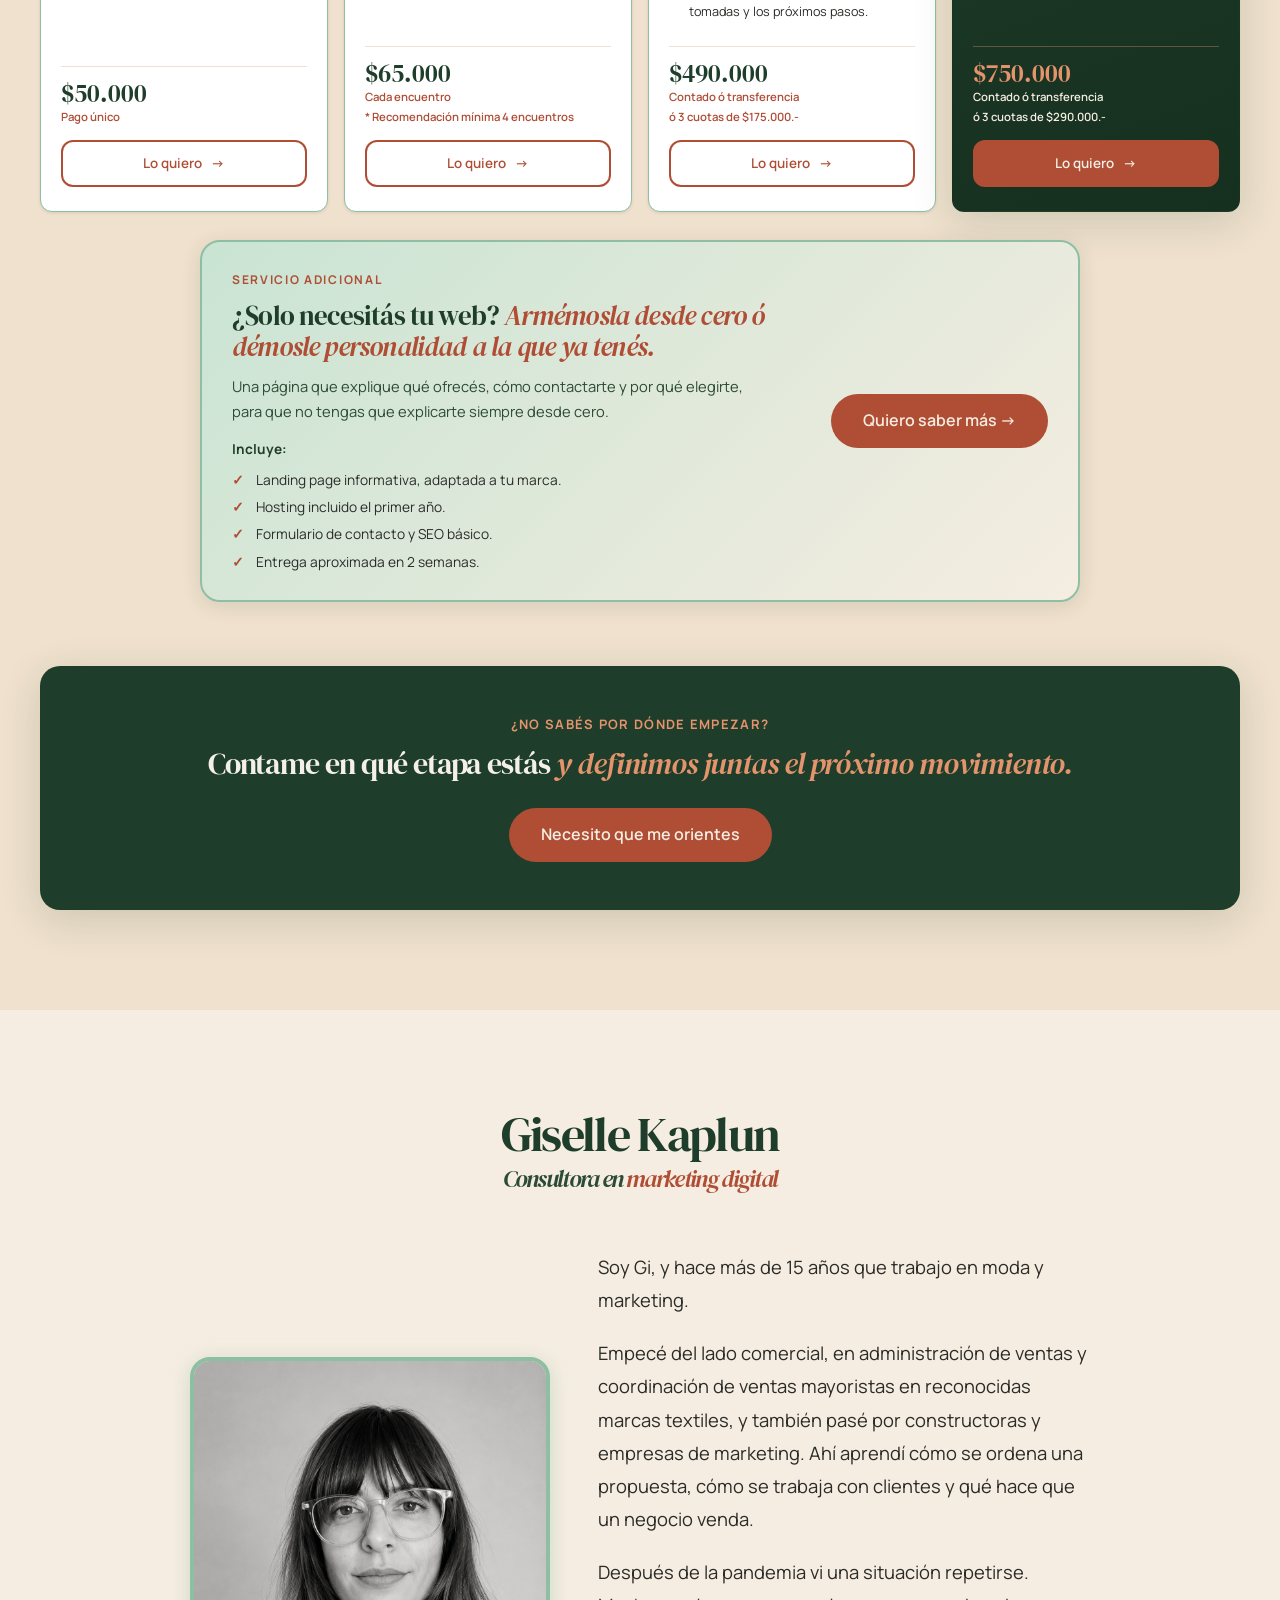
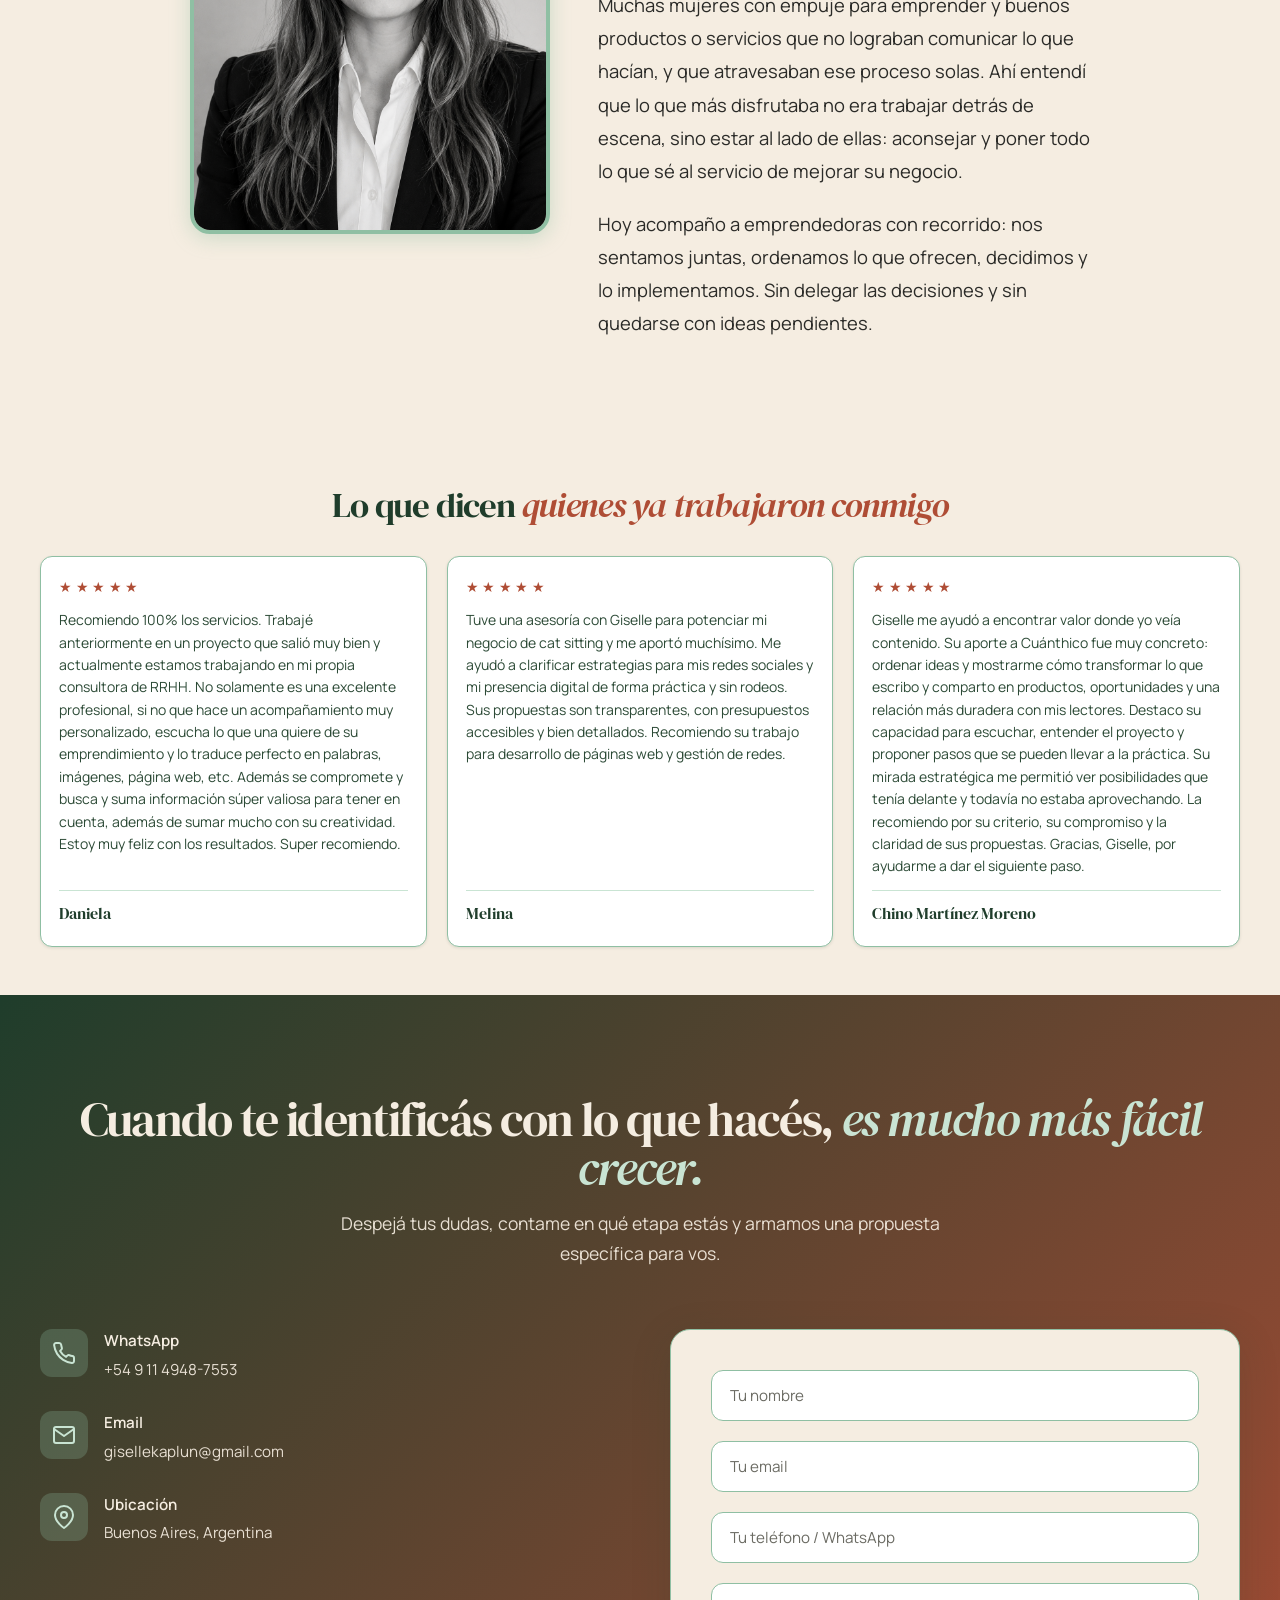
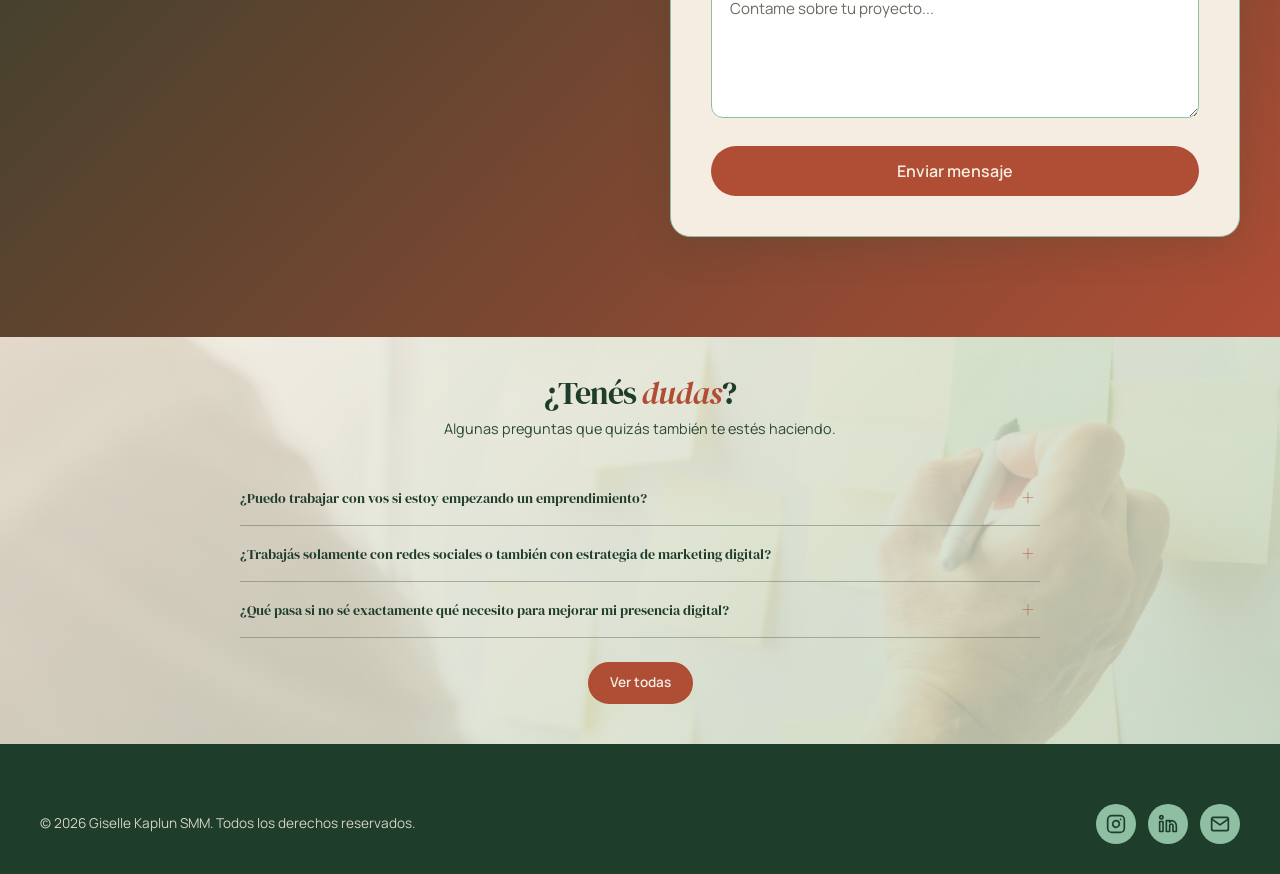
==== commit 46b9ac35: "Update 'Quién soy' section copy" ====
--- a/index.html
+++ b/index.html
@@ -269,7 +269,10 @@
                     <img src="foto-perfil.png" alt="Giselle Kaplun">
                 </div>
                 <div class="equipo__about-text" data-aos="fade-left">
-                    <p>Soy Gi, trabajo hace más de 15 años en la industria de la moda y el marketing. En mí coexiste un mix único entre skills comerciales y creativos. Hoy, mi objetivo está centrado en potenciar, tanto la imagen de tu marca, como en buscar nuevas estrategias para que vendas más y con mayor confianza en vos. Estoy lista para acompañarte en ese proceso!</p>
+                    <p>Soy Gi, y hace más de 15 años que trabajo en moda y marketing.</p>
+                    <p>Empecé del lado comercial, en administración de ventas y coordinación de ventas mayoristas en reconocidas marcas textiles, y también pasé por constructoras y empresas de marketing. Ahí aprendí cómo se ordena una propuesta, cómo se trabaja con clientes y qué hace que un negocio venda.</p>
+                    <p>Después de la pandemia vi una situación repetirse. Muchas mujeres con empuje para emprender y buenos productos o servicios que no lograban comunicar lo que hacían, y que atravesaban ese proceso solas. Ahí entendí que lo que más disfrutaba no era trabajar detrás de escena, sino estar al lado de ellas: aconsejar y poner todo lo que sé al servicio de mejorar su negocio.</p>
+                    <p>Hoy acompaño a emprendedoras con recorrido: nos sentamos juntas, ordenamos lo que ofrecen, decidimos y lo implementamos. Sin delegar las decisiones y sin quedarse con ideas pendientes.</p>
                 </div>
             </div>
         </div>
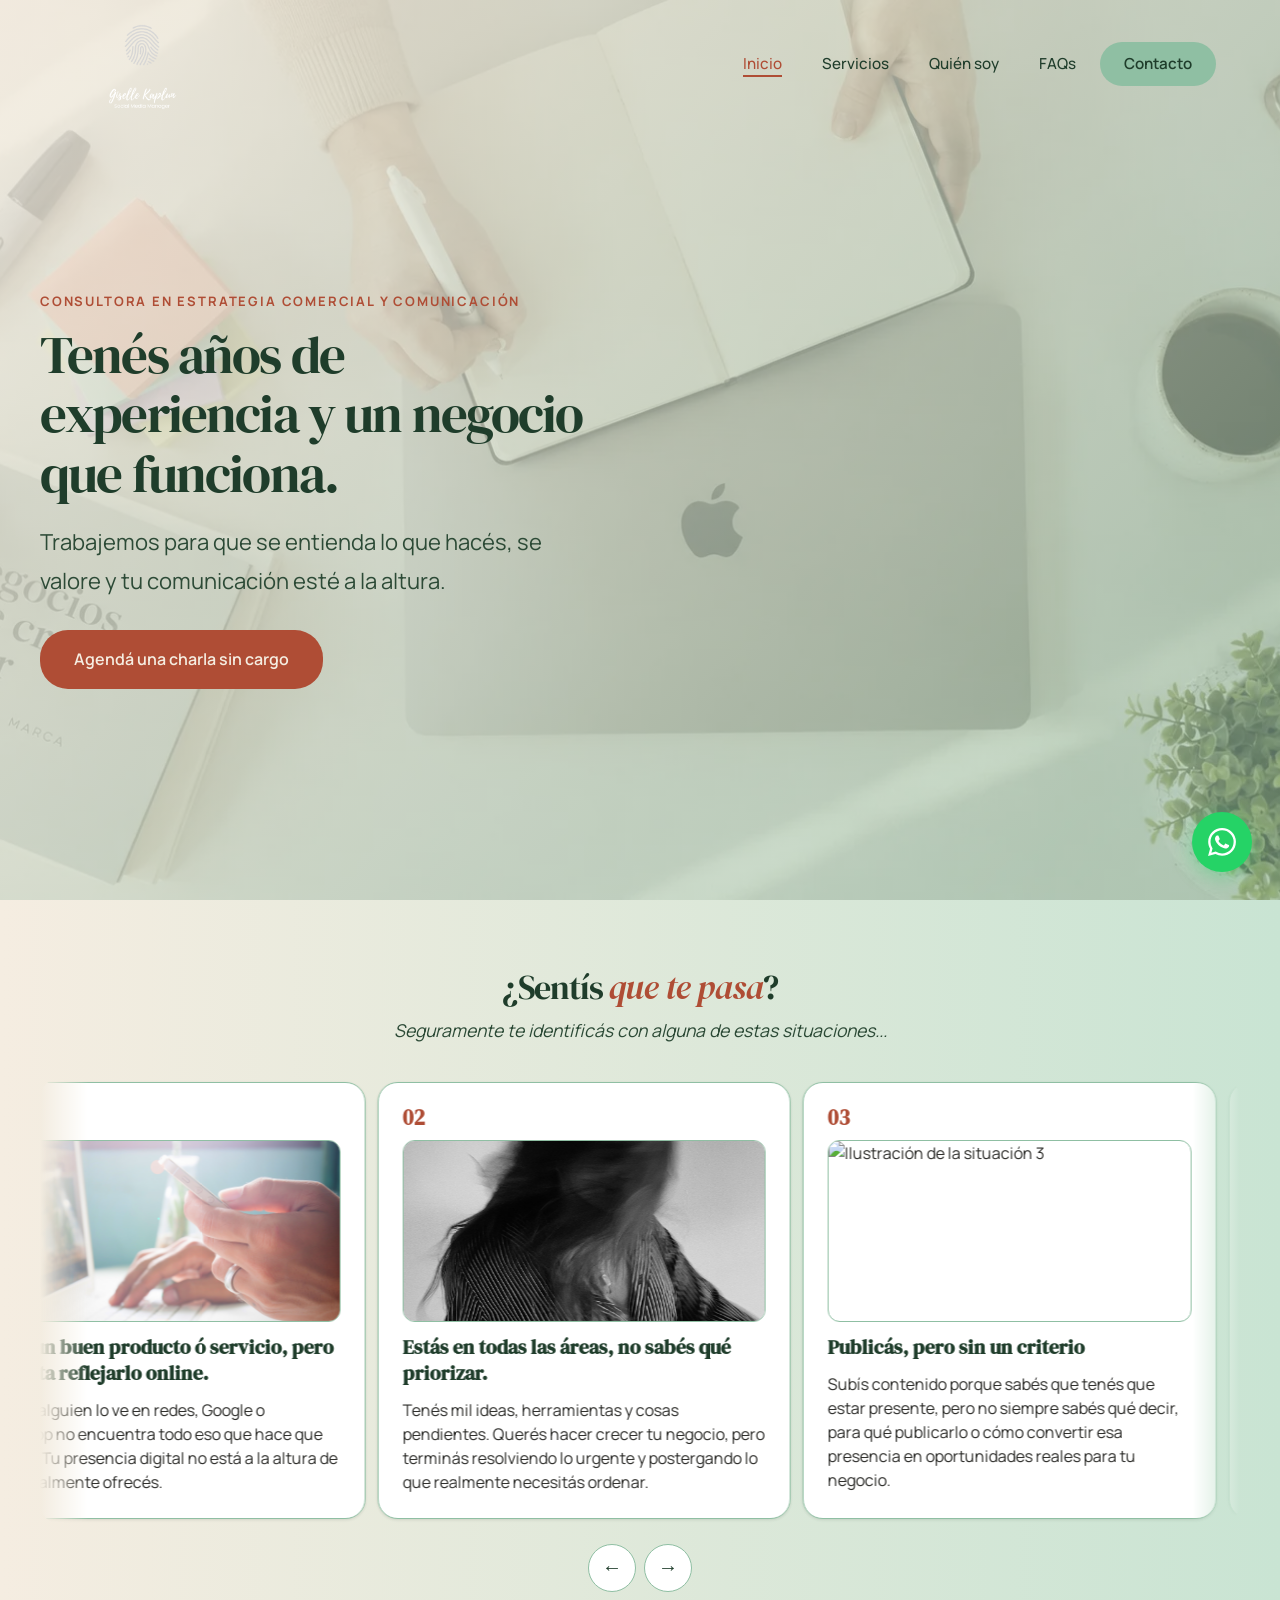
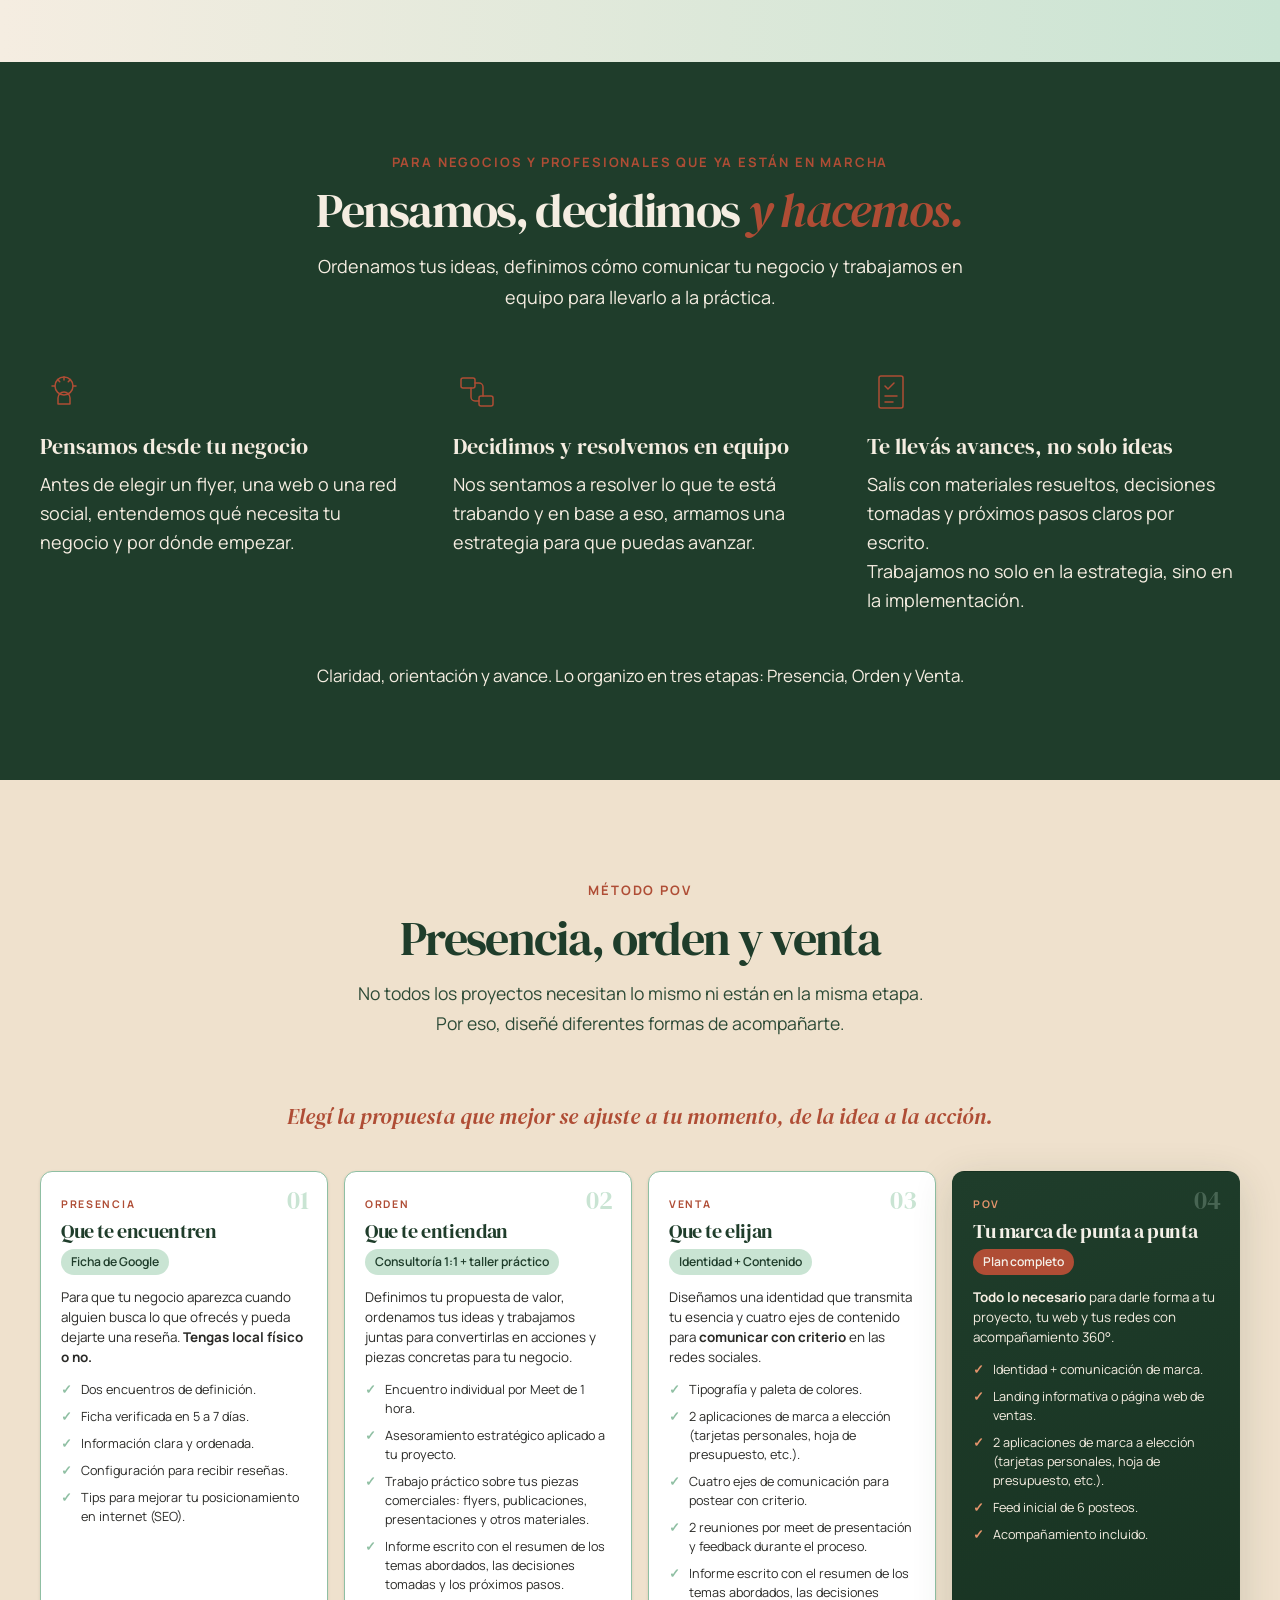
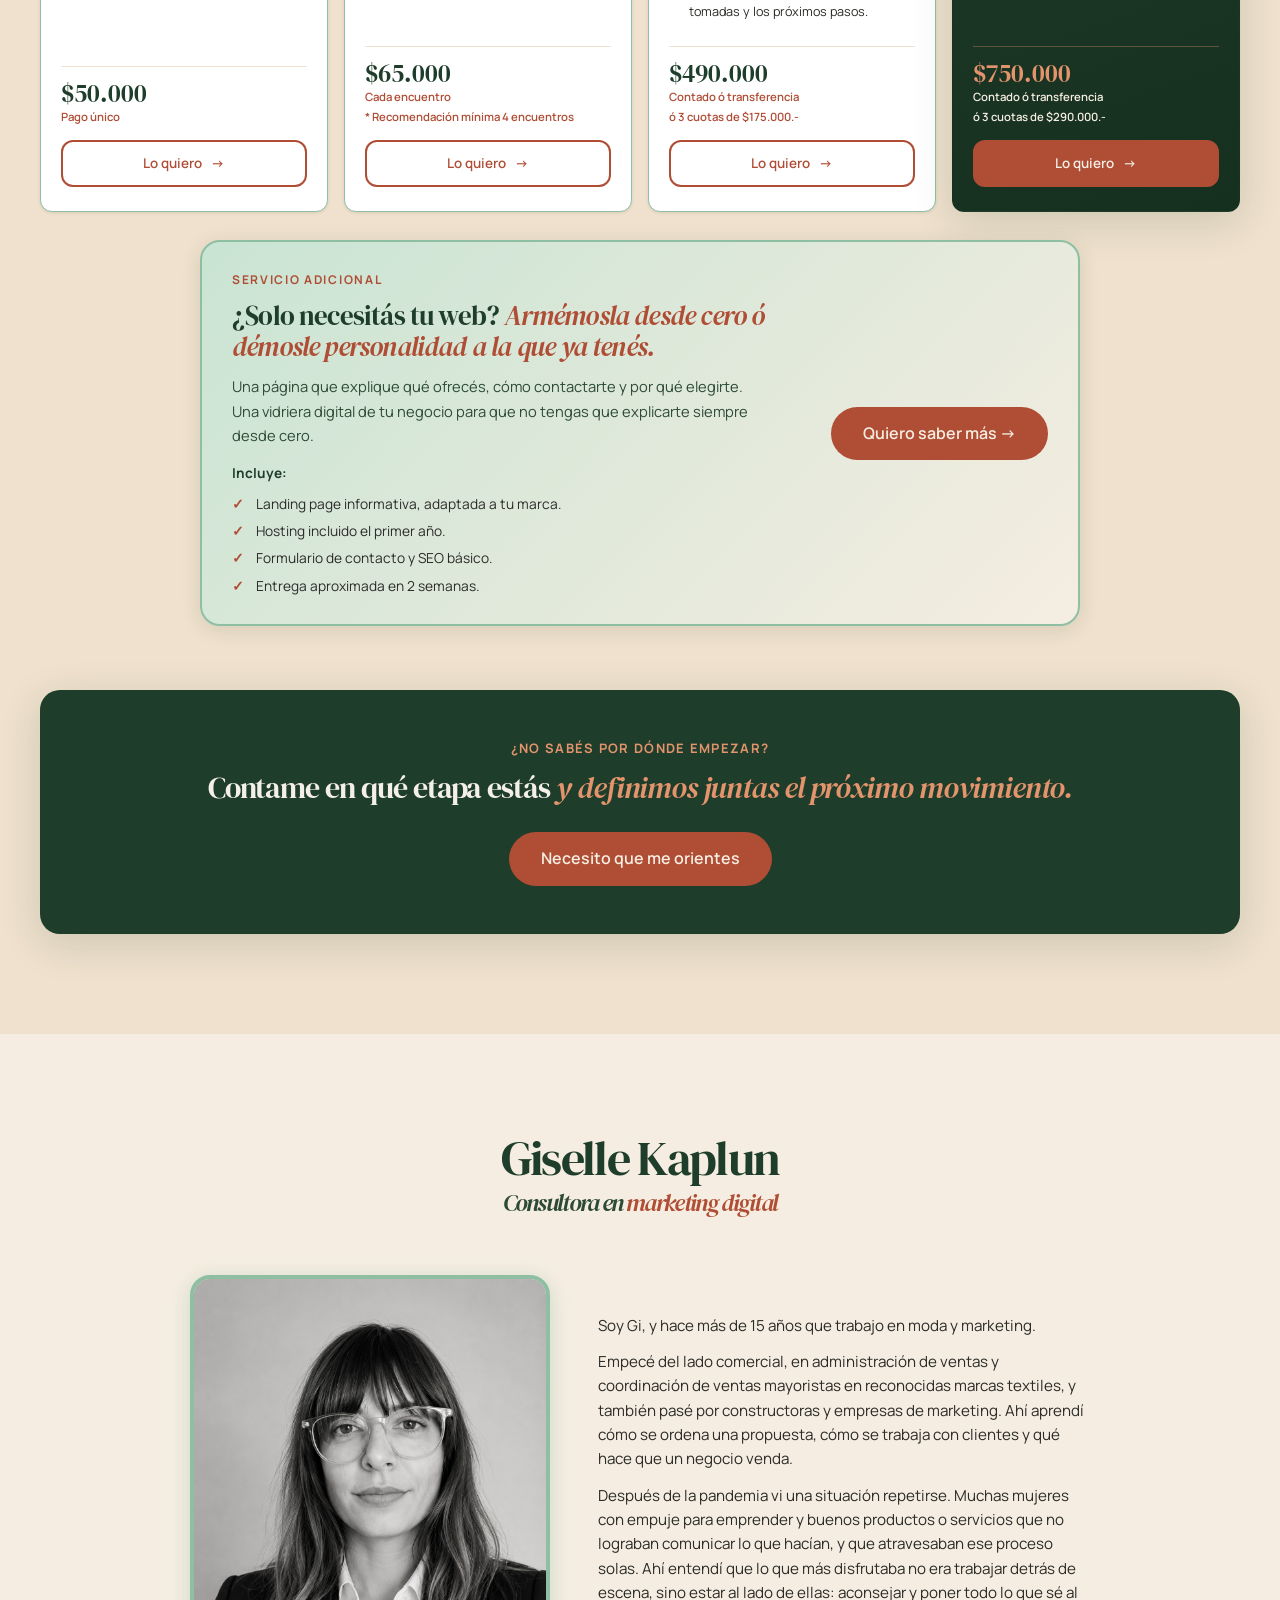
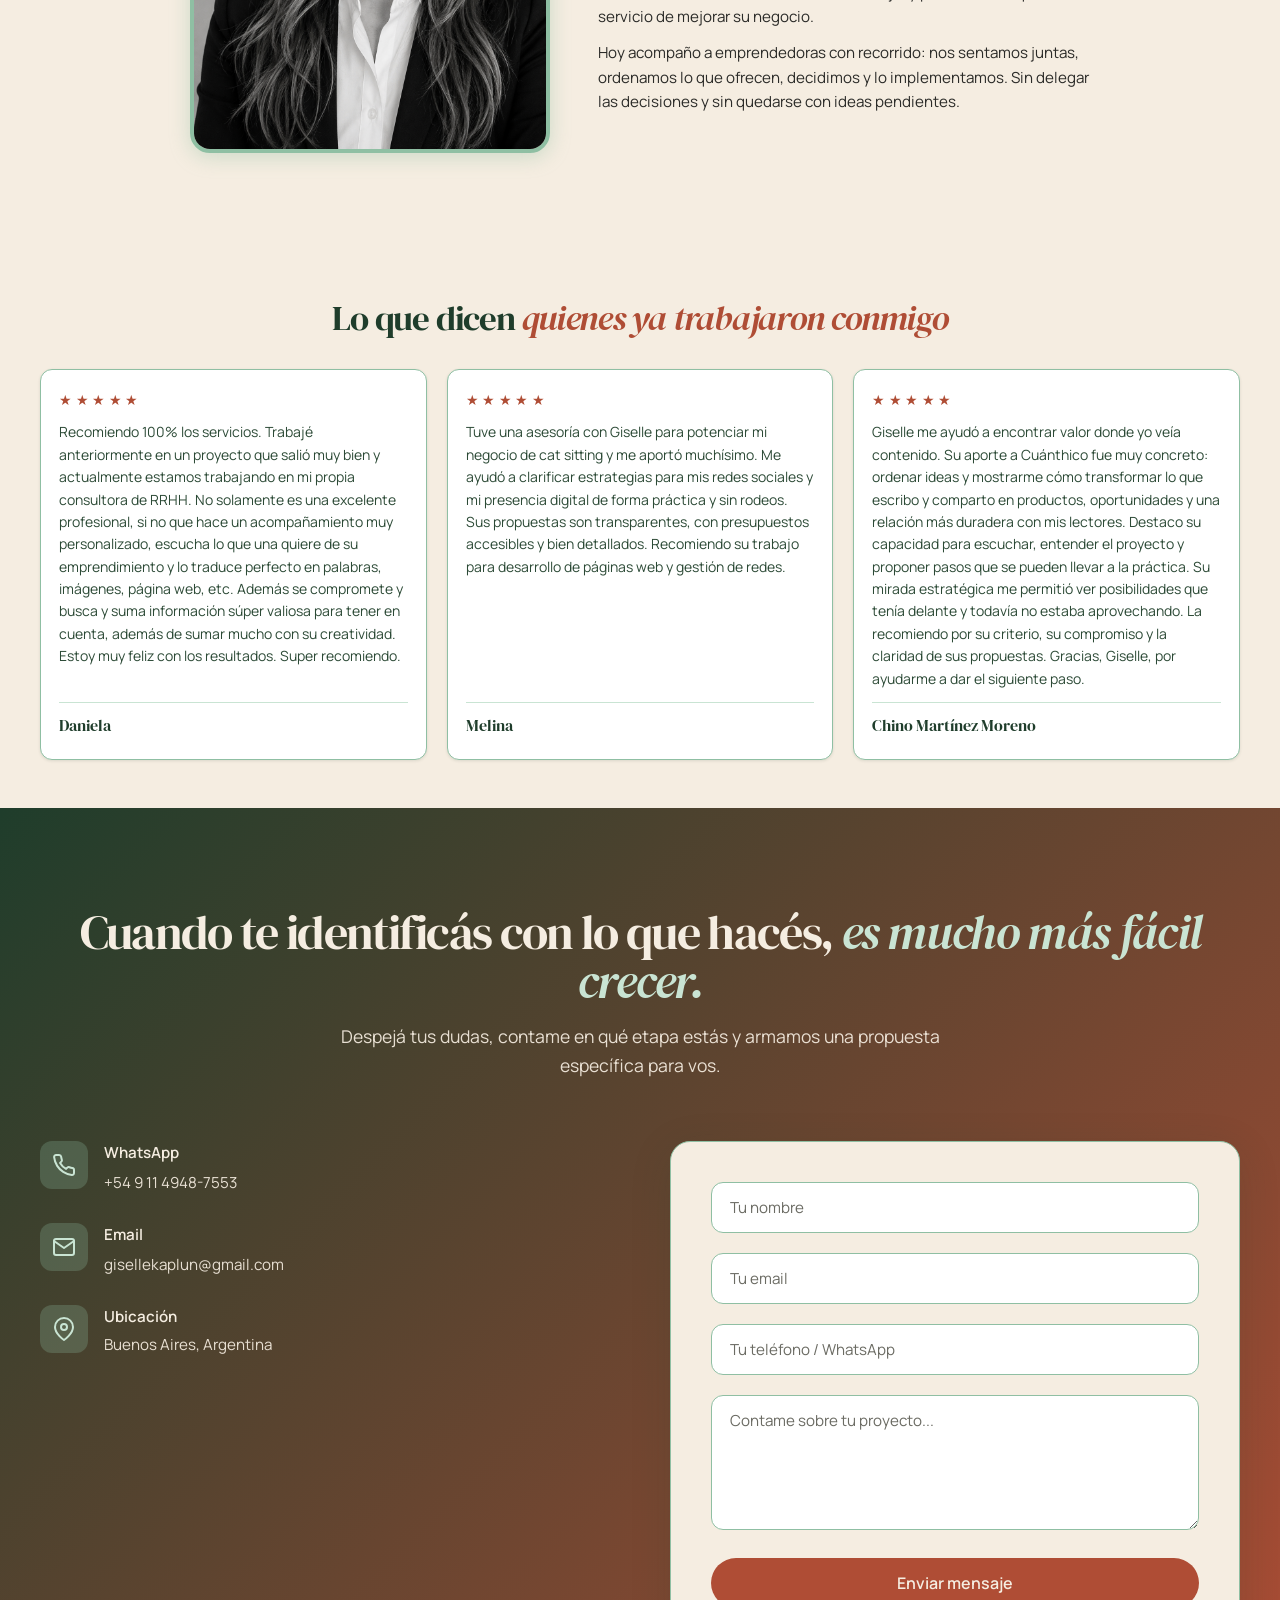
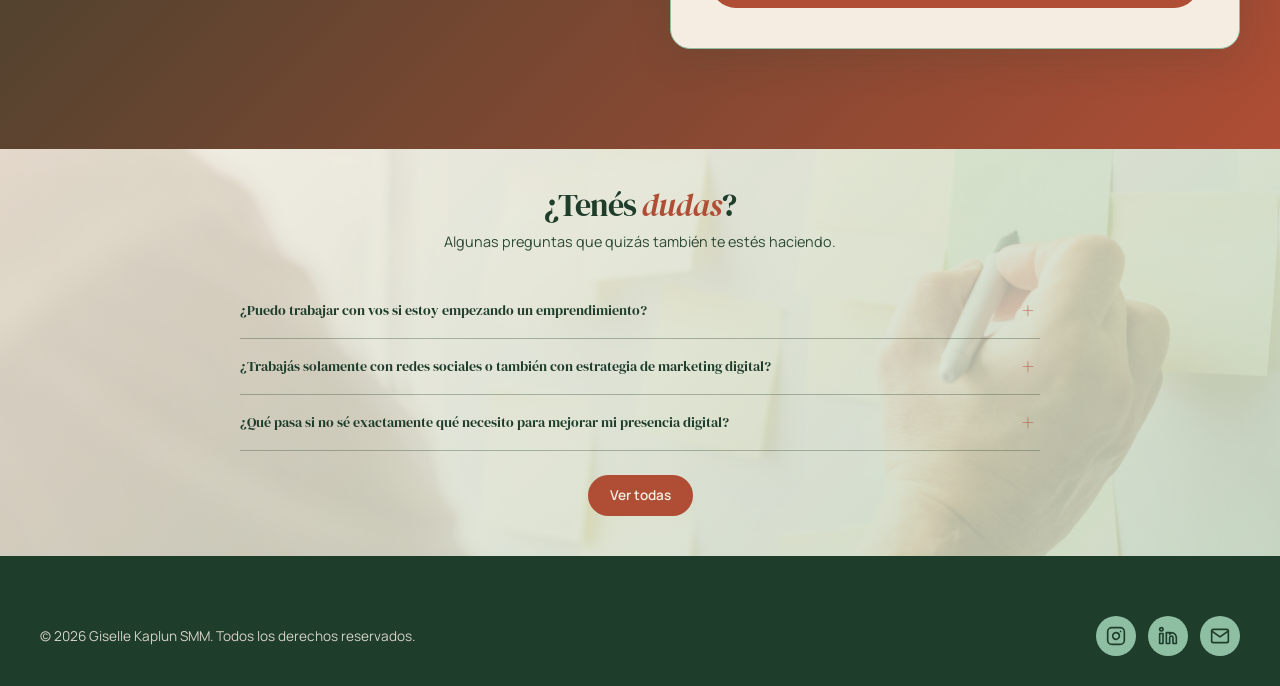
==== commit 2186a54e: "Update servicio adicional subtitle" ====
--- a/index.html
+++ b/index.html
@@ -234,7 +234,7 @@
                 <div class="servicio-extra__main">
                     <p class="servicio-extra__tag">Servicio adicional</p>
                     <h3 class="servicio-extra__title">¿Solo necesitás tu web? <em>Armémosla desde cero ó démosle personalidad a la que ya tenés.</em></h3>
-                    <p class="servicio-extra__subtitle">Una página que explique qué ofrecés, cómo contactarte y por qué elegirte, para que no tengas que explicarte siempre desde cero.</p>
+                    <p class="servicio-extra__subtitle">Una página que explique qué ofrecés, cómo contactarte y por qué elegirte. Una vidriera digital de tu negocio para que no tengas que explicarte siempre desde cero.</p>
                     <p class="servicio-extra__lista-titulo">Incluye:</p>
                     <ul class="servicio-extra__lista">
                         <li>Landing page informativa, adaptada a tu marca.</li>
--- a/styles.css
+++ b/styles.css
@@ -1217,10 +1217,10 @@
 }
 
 .equipo__about-text p {
-    font-size: 1.15rem;
+    font-size: 0.95rem;
     color: var(--text-dark);
-    line-height: 1.8;
-    margin-bottom: 20px;
+    line-height: 1.6;
+    margin-bottom: 12px;
 }
 
 .equipo__about-text p:last-child {
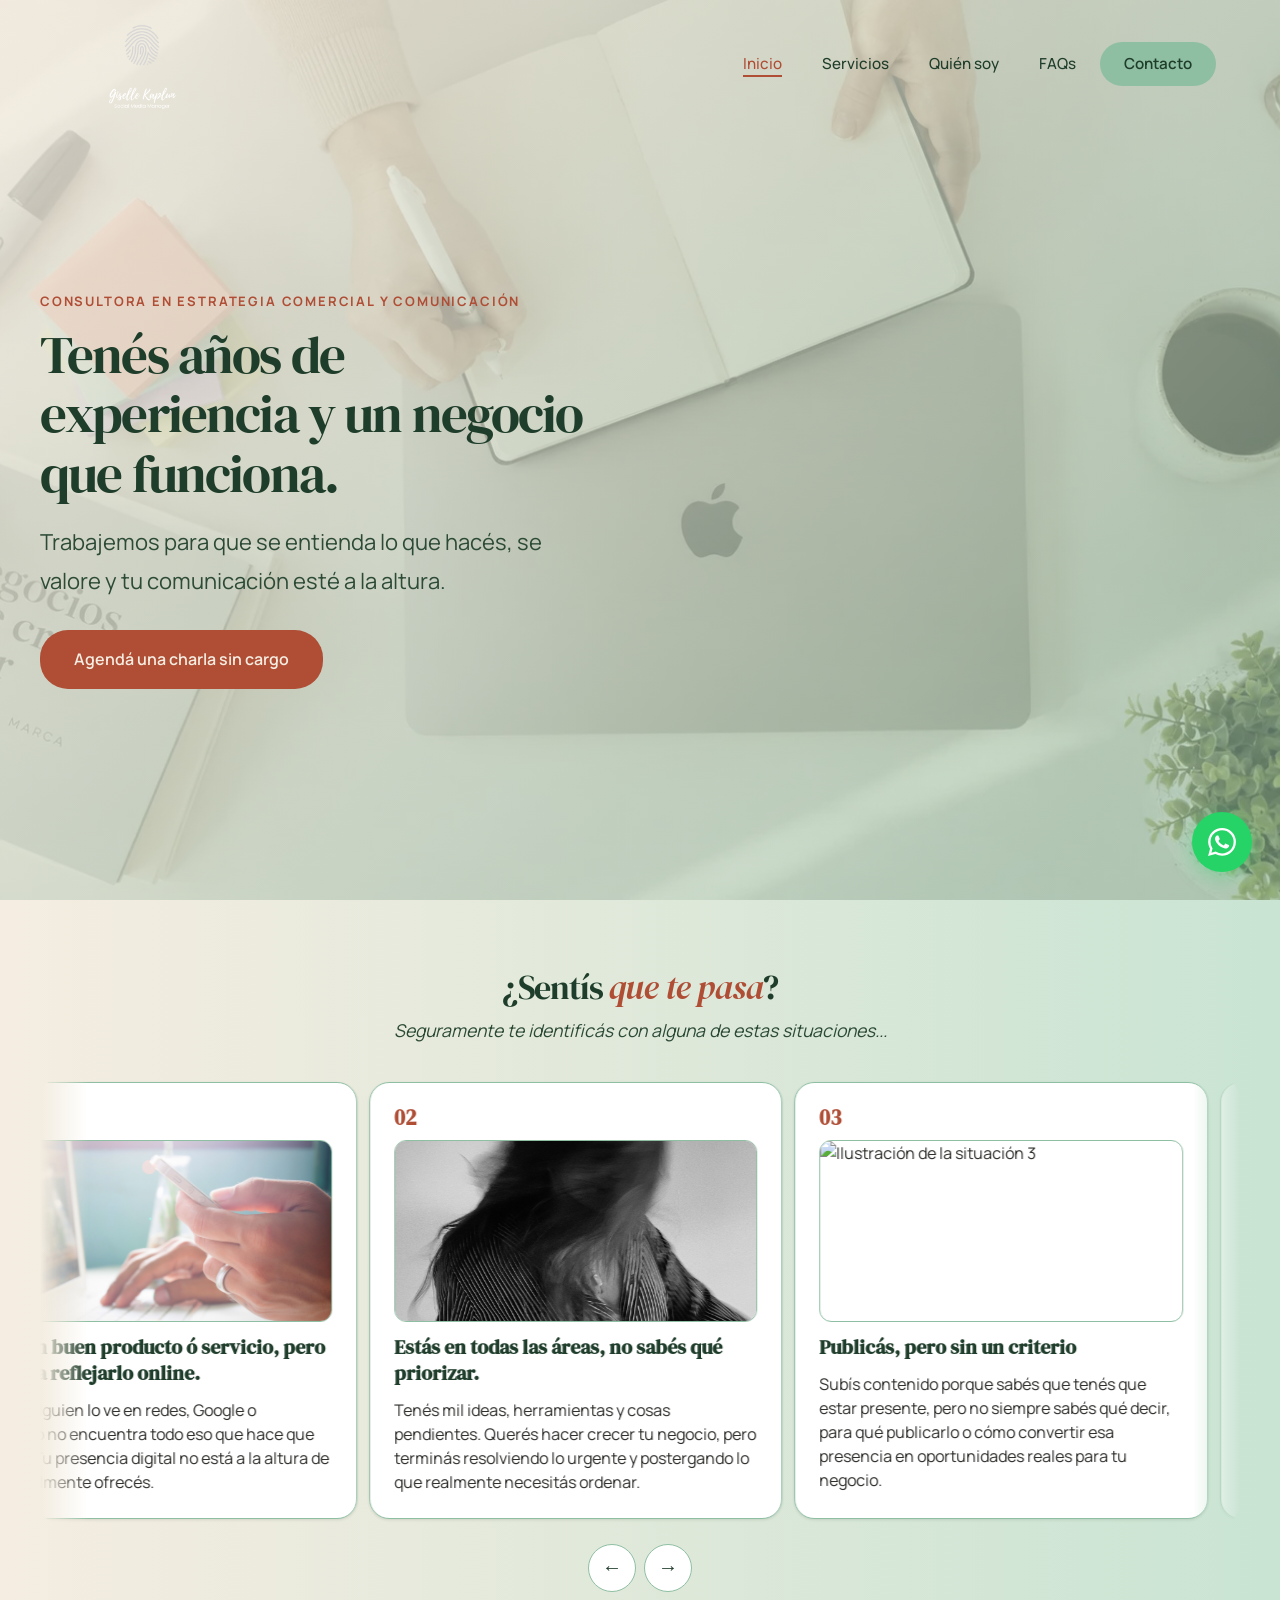
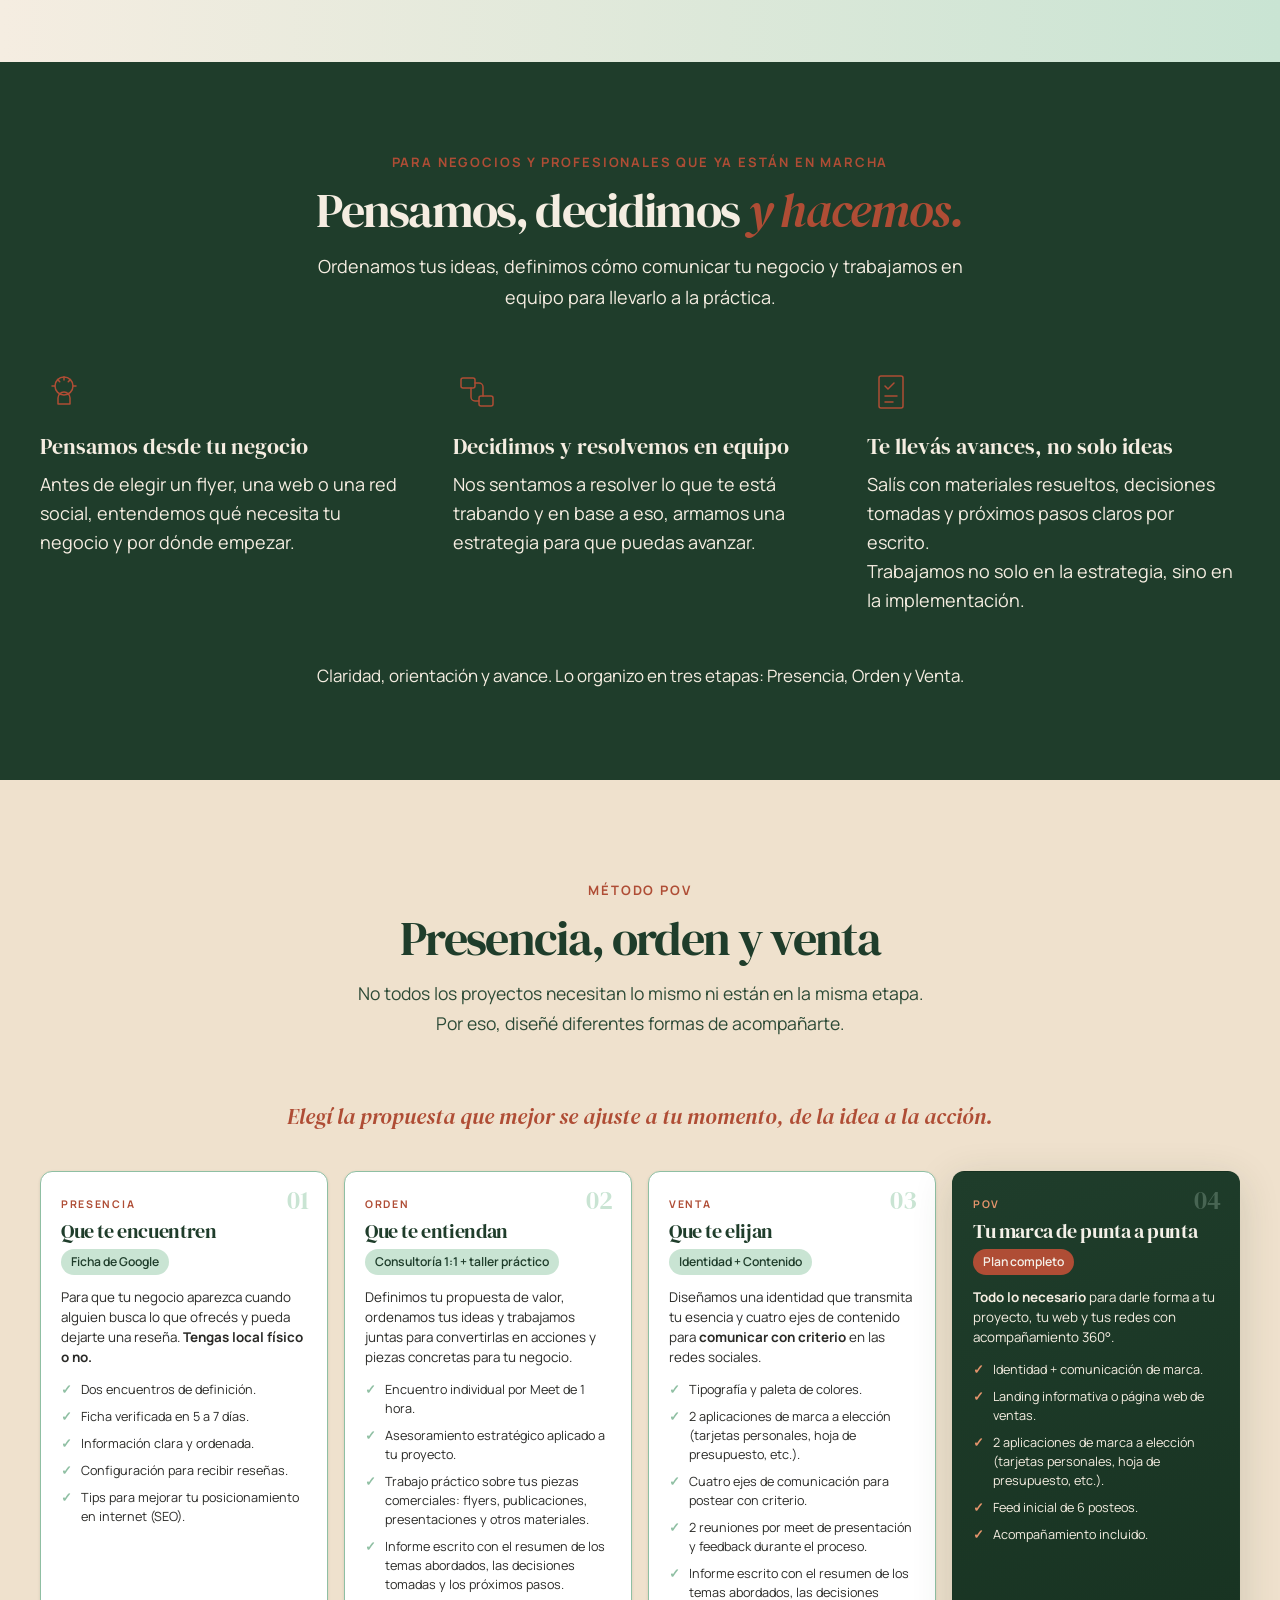
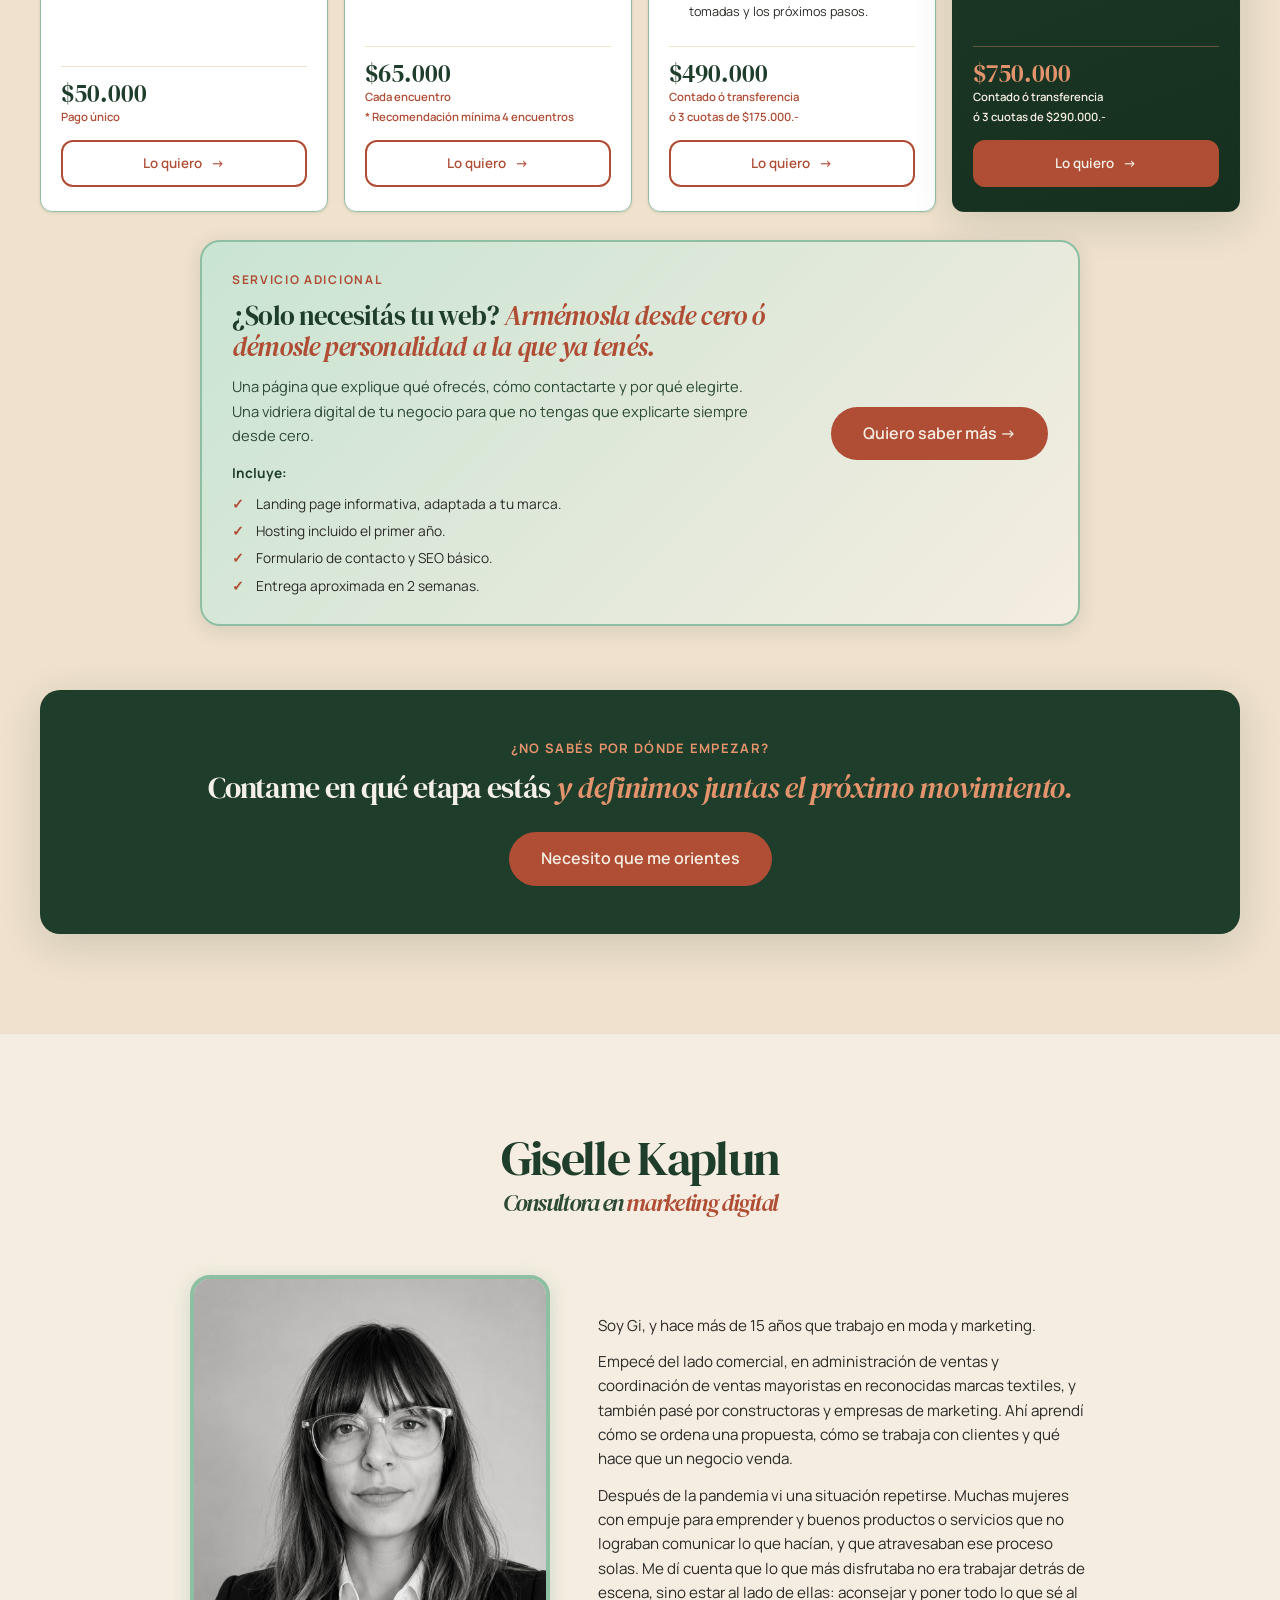
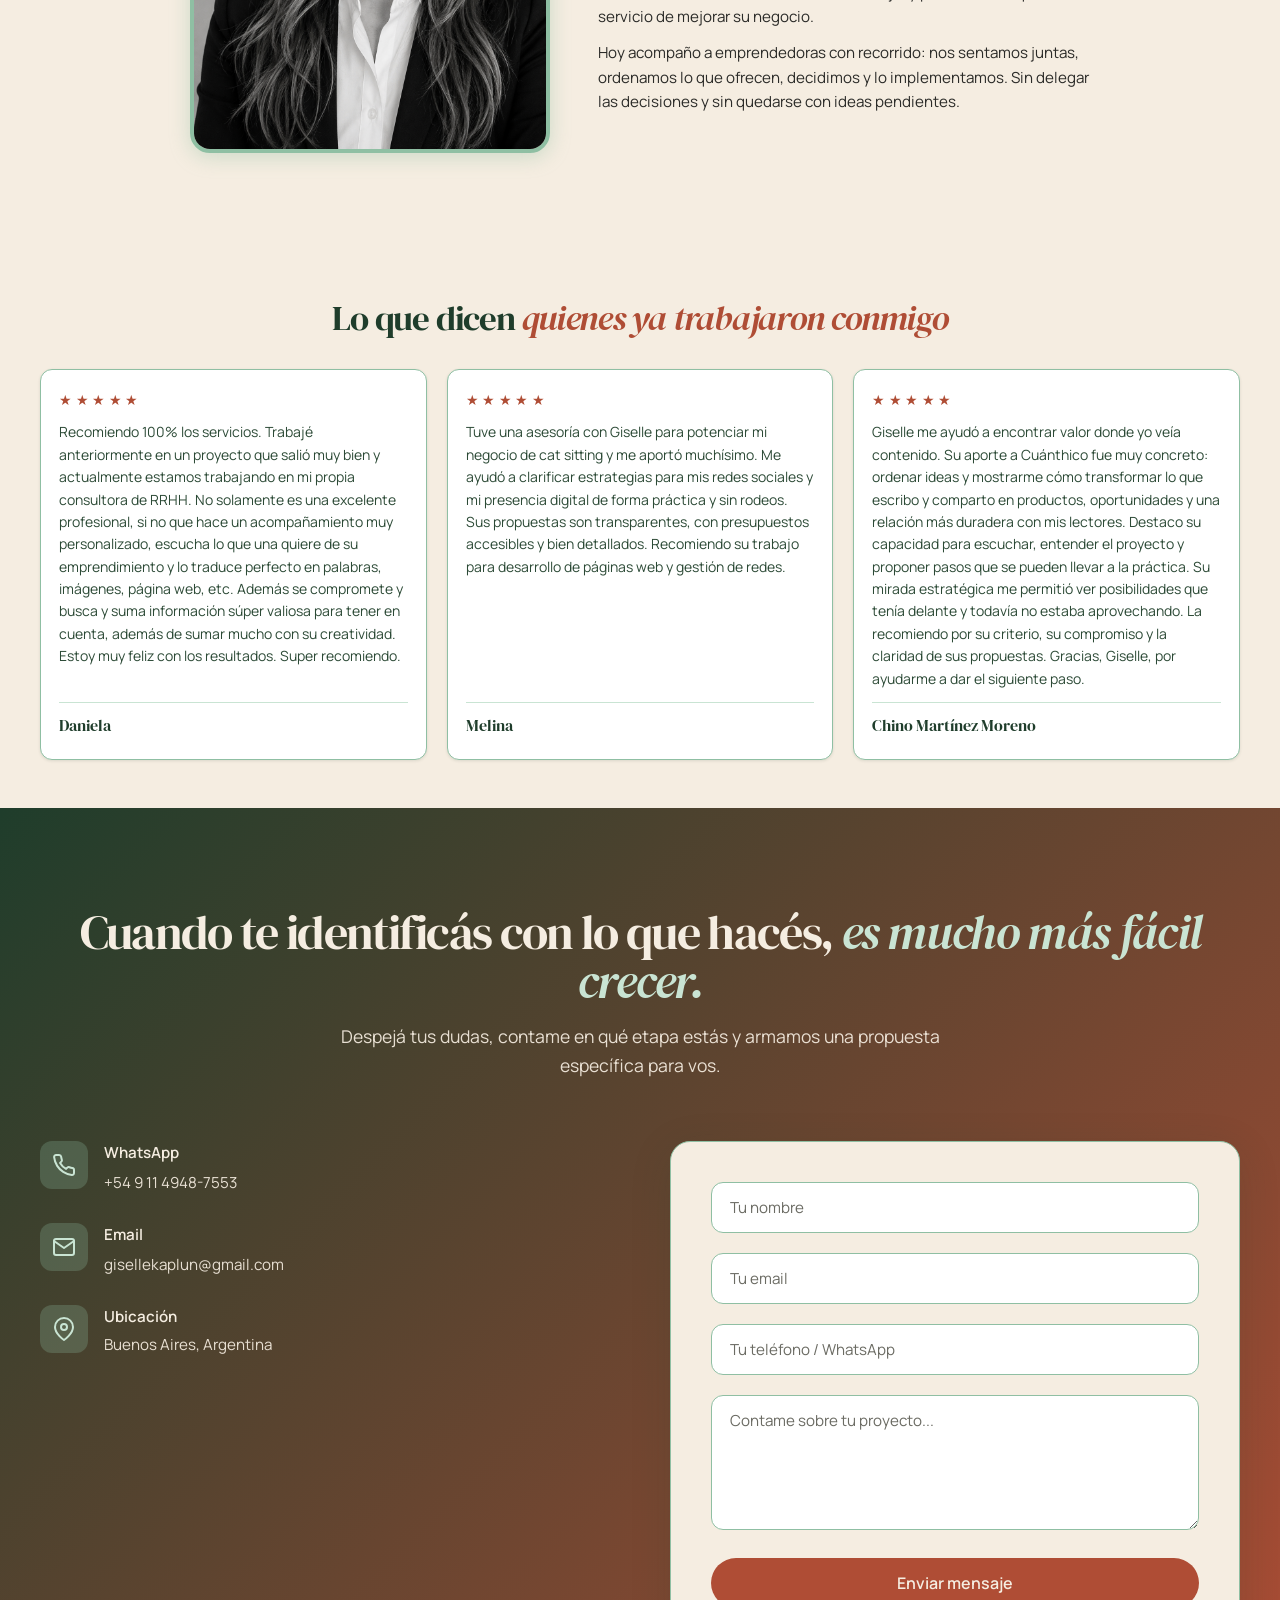
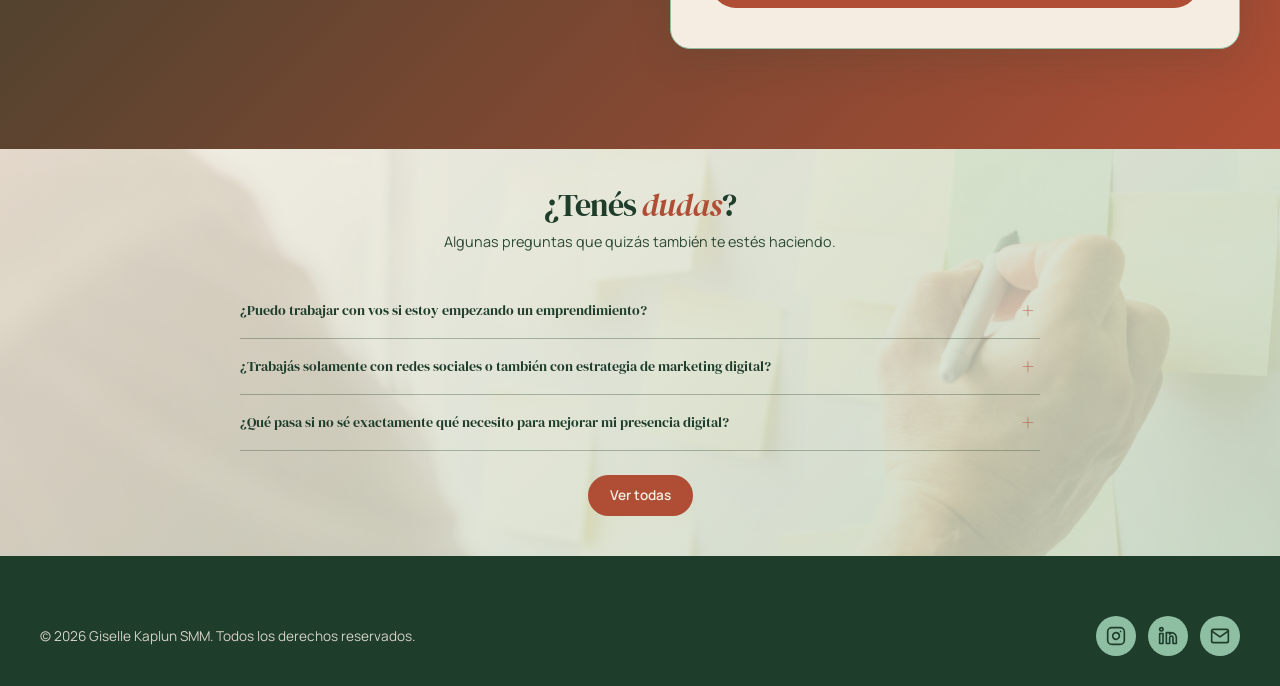
==== commit bae4a8f7: "Tweak copy in Quién soy section" ====
--- a/index.html
+++ b/index.html
@@ -271,7 +271,7 @@
                 <div class="equipo__about-text" data-aos="fade-left">
                     <p>Soy Gi, y hace más de 15 años que trabajo en moda y marketing.</p>
                     <p>Empecé del lado comercial, en administración de ventas y coordinación de ventas mayoristas en reconocidas marcas textiles, y también pasé por constructoras y empresas de marketing. Ahí aprendí cómo se ordena una propuesta, cómo se trabaja con clientes y qué hace que un negocio venda.</p>
-                    <p>Después de la pandemia vi una situación repetirse. Muchas mujeres con empuje para emprender y buenos productos o servicios que no lograban comunicar lo que hacían, y que atravesaban ese proceso solas. Ahí entendí que lo que más disfrutaba no era trabajar detrás de escena, sino estar al lado de ellas: aconsejar y poner todo lo que sé al servicio de mejorar su negocio.</p>
+                    <p>Después de la pandemia vi una situación repetirse. Muchas mujeres con empuje para emprender y buenos productos o servicios que no lograban comunicar lo que hacían, y que atravesaban ese proceso solas. Me dí cuenta que lo que más disfrutaba no era trabajar detrás de escena, sino estar al lado de ellas: aconsejar y poner todo lo que sé al servicio de mejorar su negocio.</p>
                     <p>Hoy acompaño a emprendedoras con recorrido: nos sentamos juntas, ordenamos lo que ofrecen, decidimos y lo implementamos. Sin delegar las decisiones y sin quedarse con ideas pendientes.</p>
                 </div>
             </div>
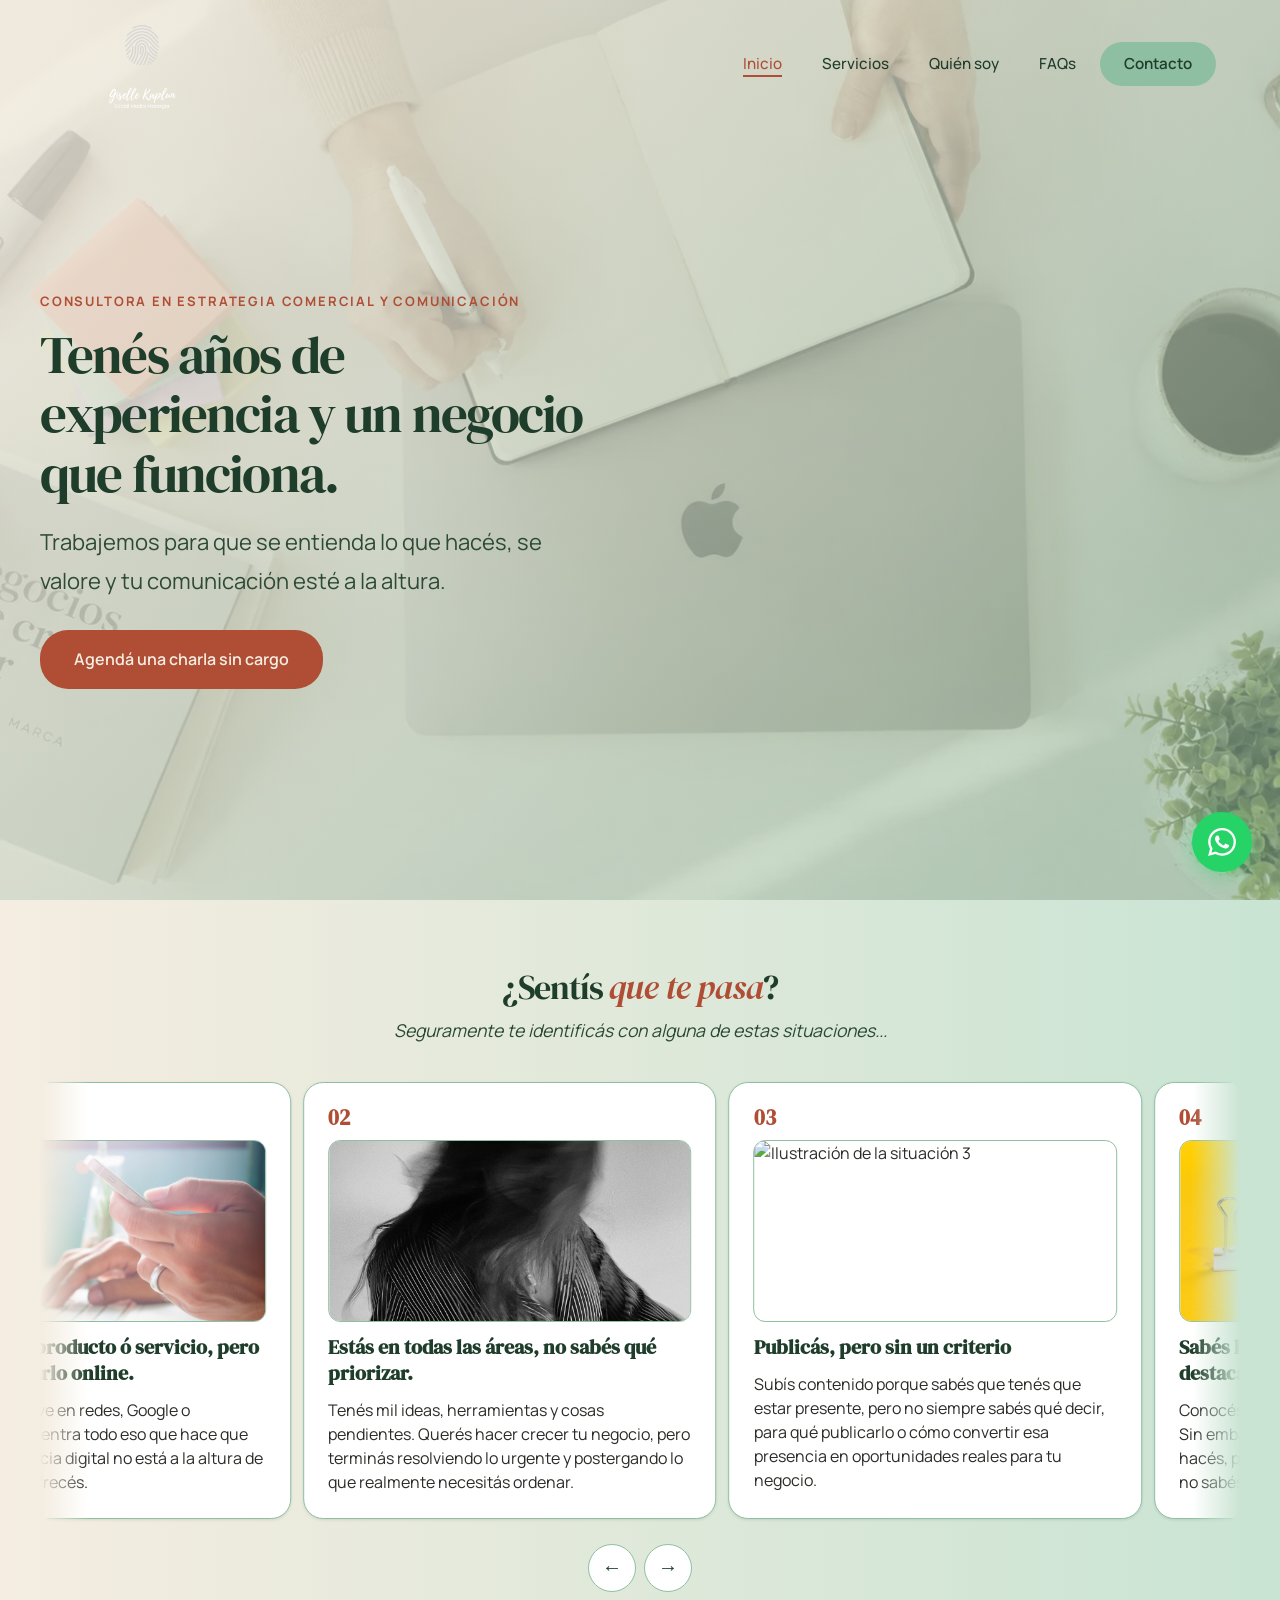
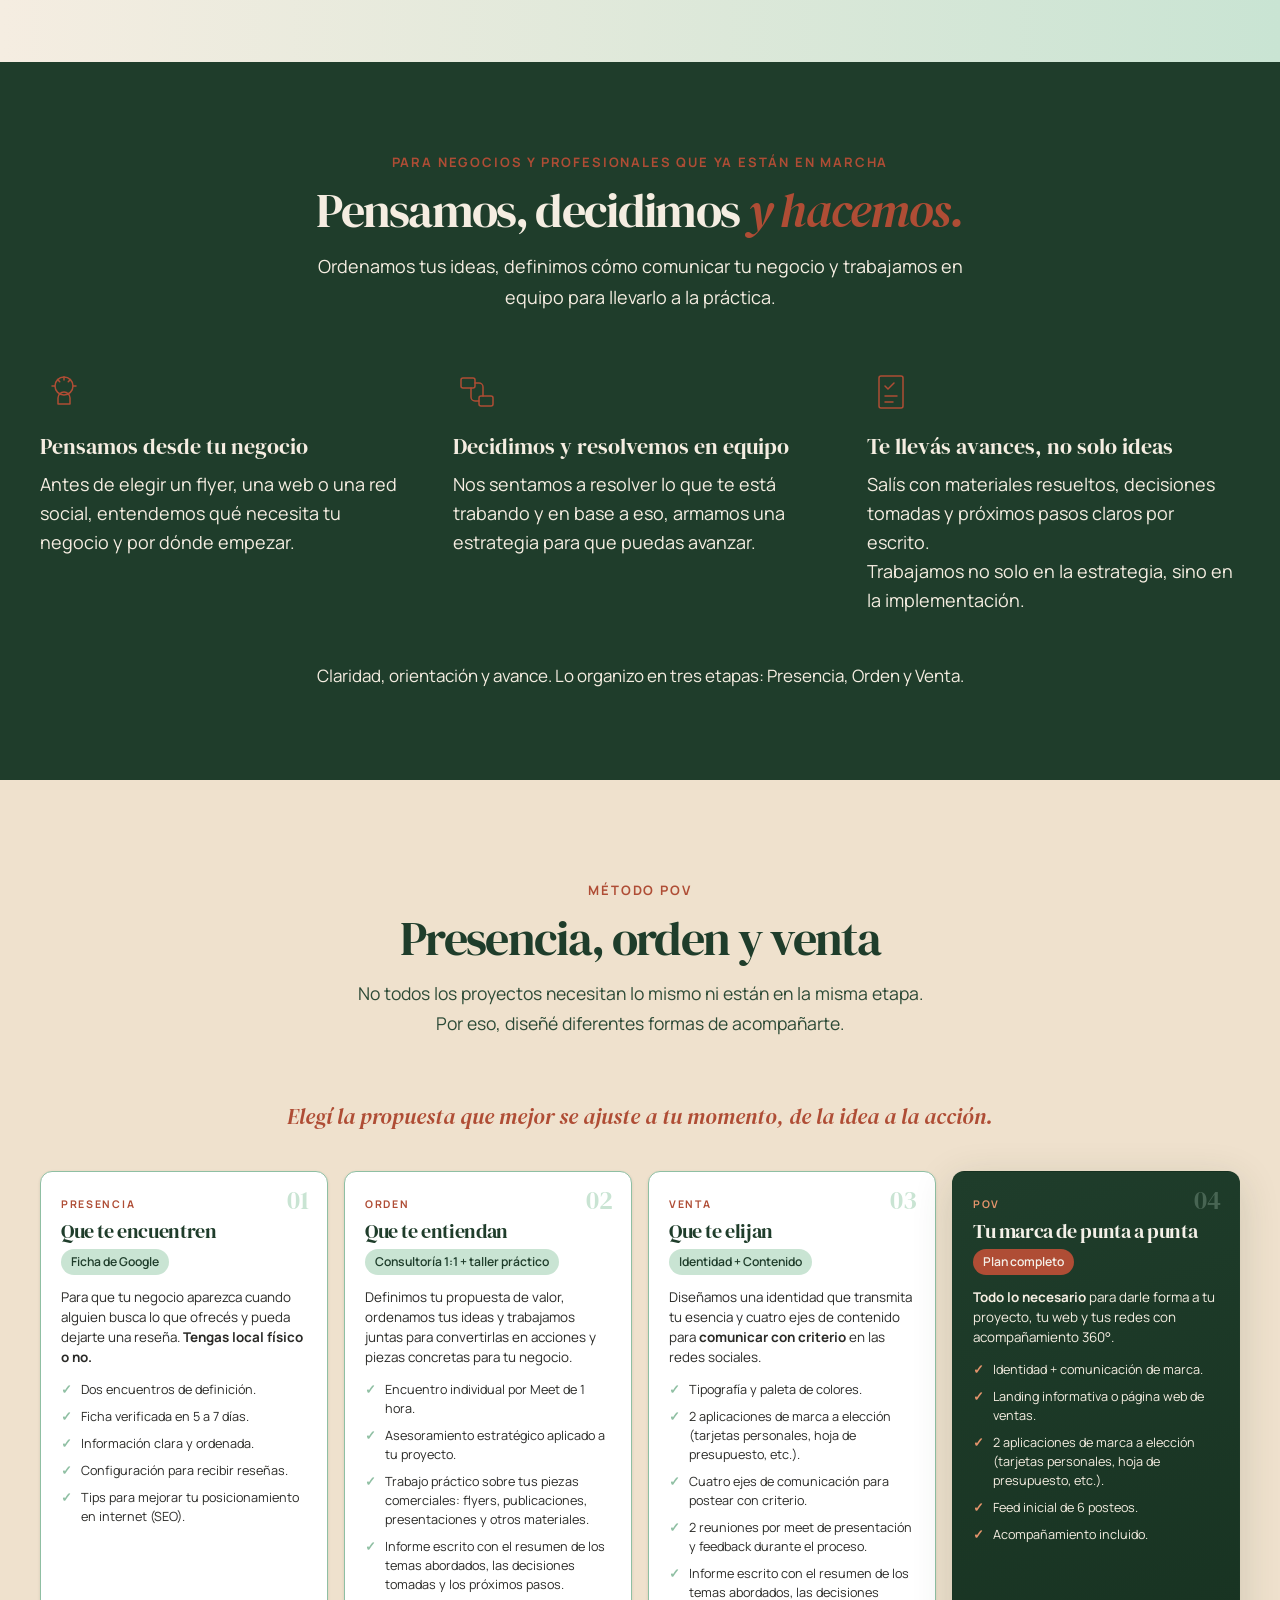
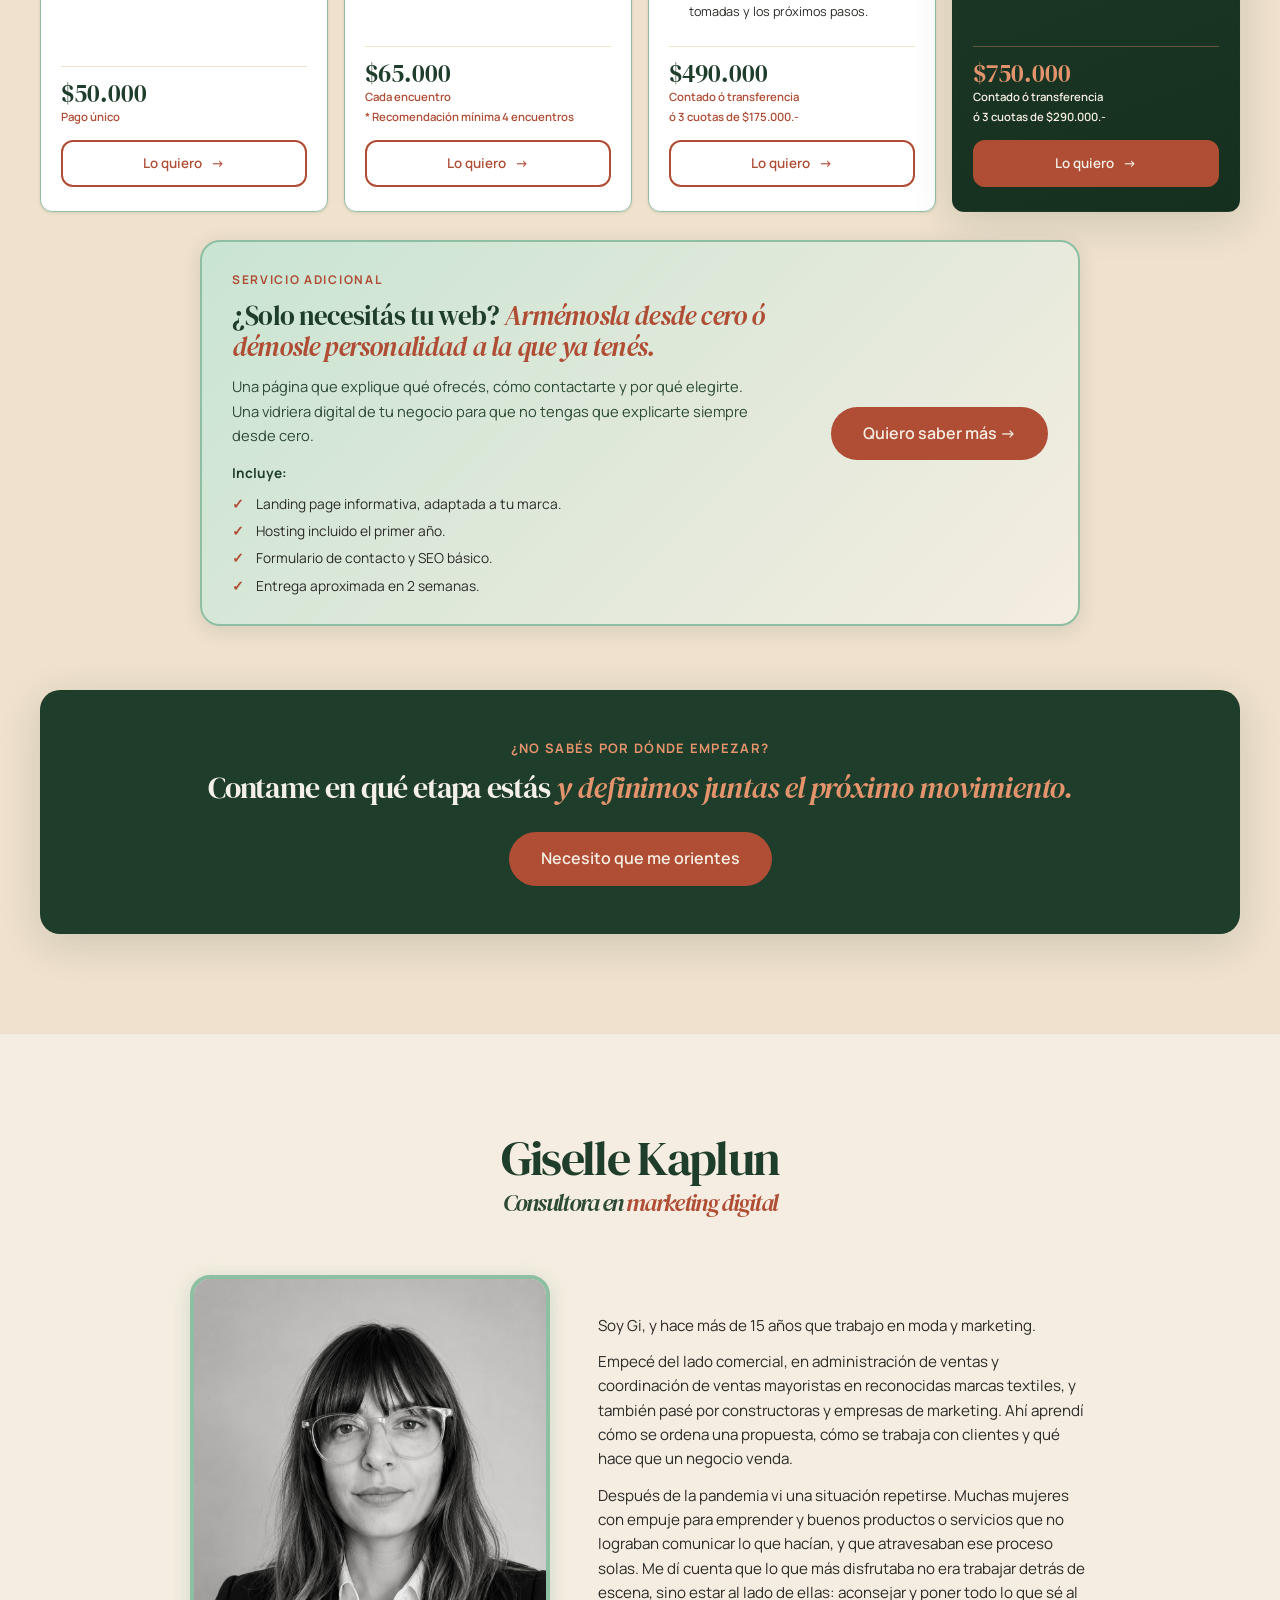
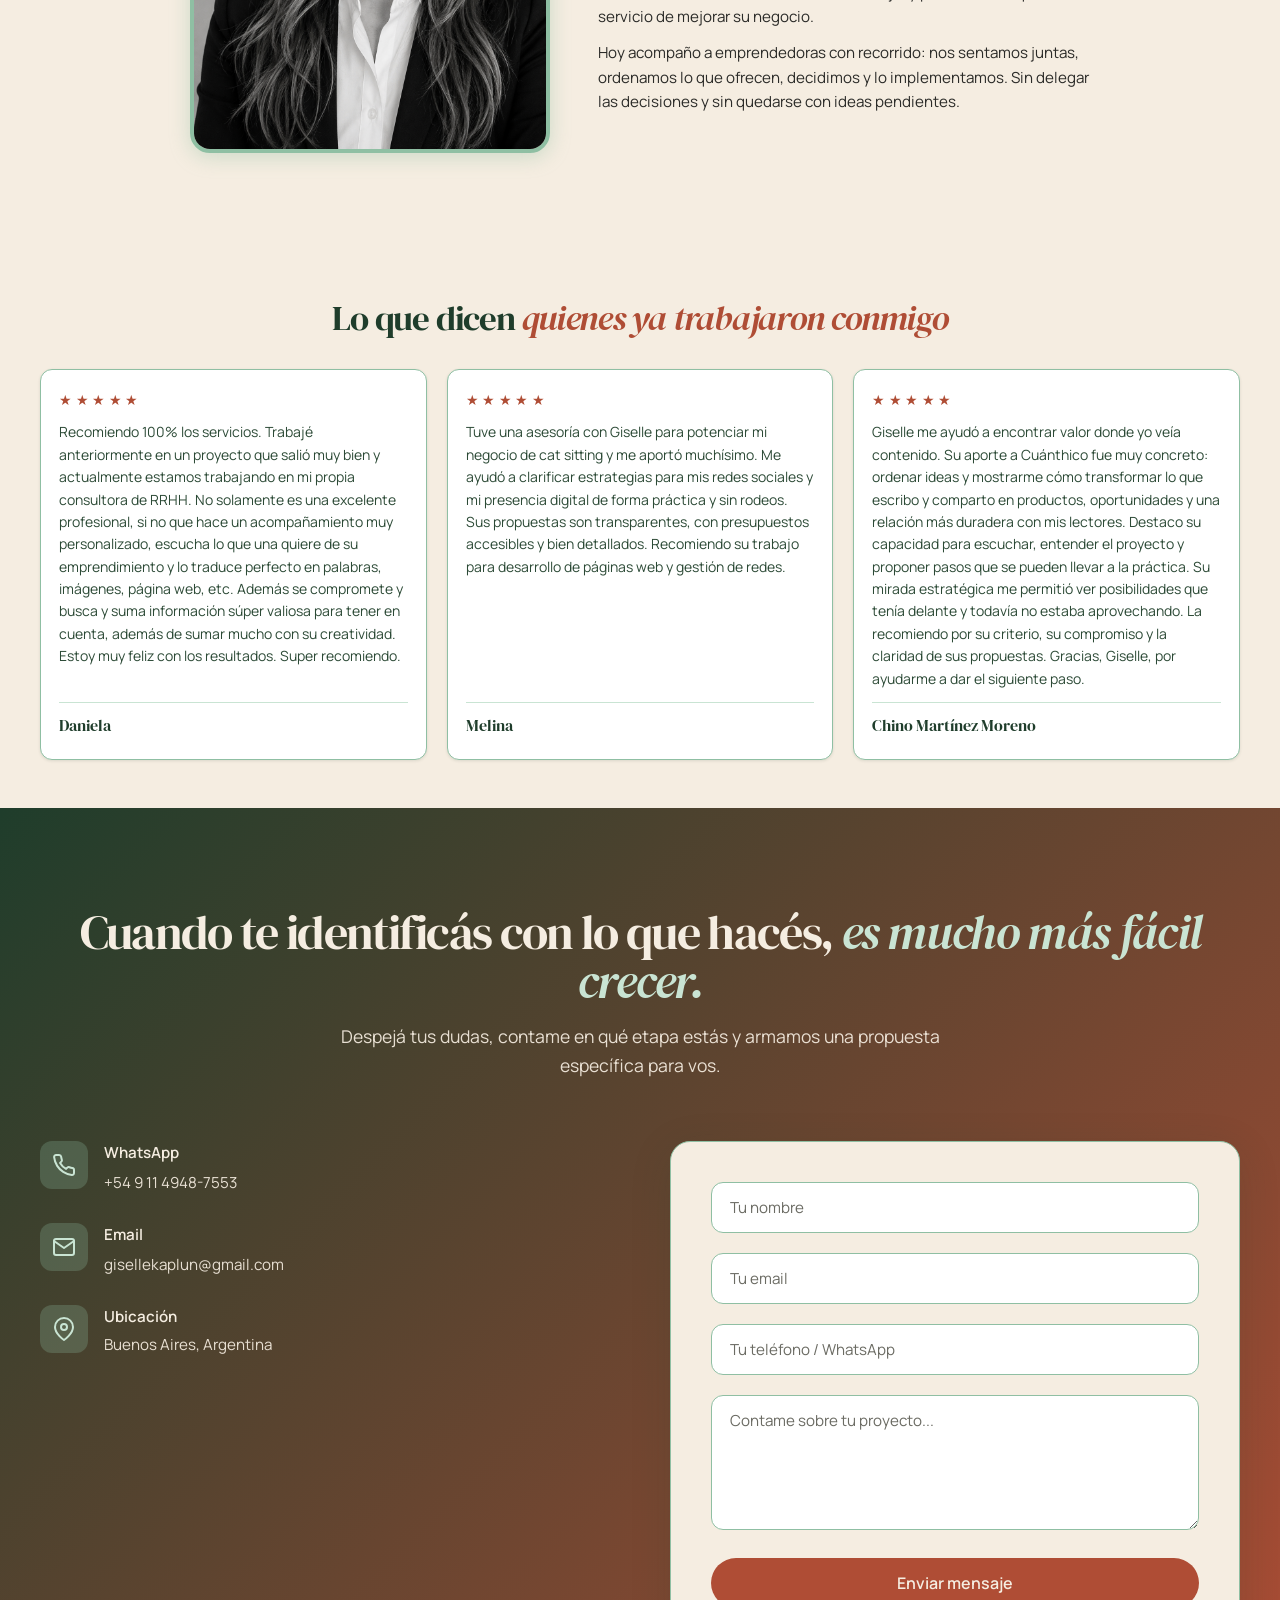
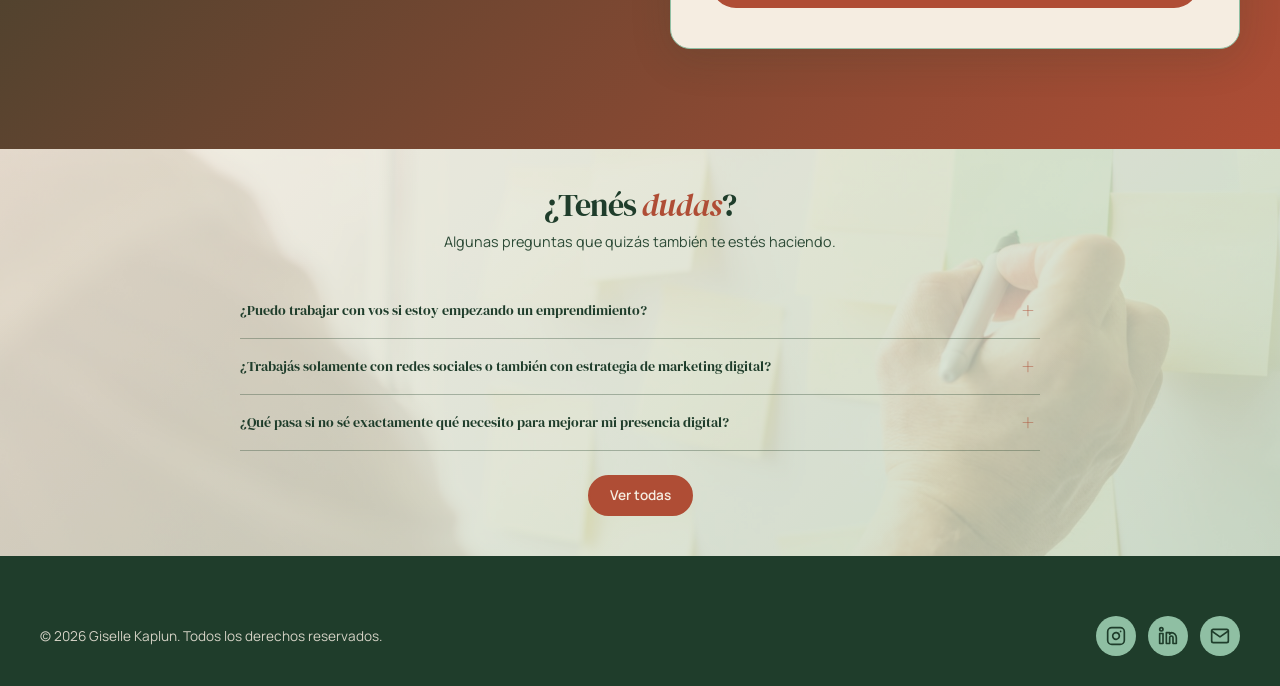
==== commit 8ef8a53f: "Remove SMM references from site copy and comments" ====
--- a/index.html
+++ b/index.html
@@ -26,7 +26,7 @@
     <header class="nav" id="nav">
         <div class="nav__container">
             <a href="#inicio" class="nav__logo">
-                <img src="logo-nobg.png" alt="Giselle Kaplun SMM" class="nav__logo-img">
+                <img src="logo-nobg.png" alt="Giselle Kaplun" class="nav__logo-img">
             </a>
             <button class="nav__toggle" id="navToggle" aria-label="Menú">
                 <span></span>
@@ -411,7 +411,7 @@
     <footer class="footer">
         <div class="footer__container">
             <div class="footer__bottom">
-                <p>&copy; 2026 Giselle Kaplun SMM. Todos los derechos reservados.</p>
+                <p>&copy; 2026 Giselle Kaplun. Todos los derechos reservados.</p>
                 <div class="footer__social">
                     <a href="https://www.instagram.com/gisellekaplun/" target="_blank" rel="noopener" aria-label="Instagram">
                         <svg width="20" height="20" viewBox="0 0 24 24" fill="none" stroke="currentColor" stroke-width="2" stroke-linecap="round" stroke-linejoin="round"><rect x="2" y="2" width="20" height="20" rx="5" ry="5"/><path d="M16 11.37A4 4 0 1 1 12.63 8 4 4 0 0 1 16 11.37z"/><line x1="17.5" y1="6.5" x2="17.51" y2="6.5"/></svg>
--- a/styles.css
+++ b/styles.css
@@ -1,5 +1,5 @@
 /* =========================================
-   GISELLE KAPLUN SMM - Estilos Principales
+   GISELLE KAPLUN - Estilos Principales
    Paleta: Beige + Verde menta + Terracota
    Tipografía: Poppins
    ========================================= */
